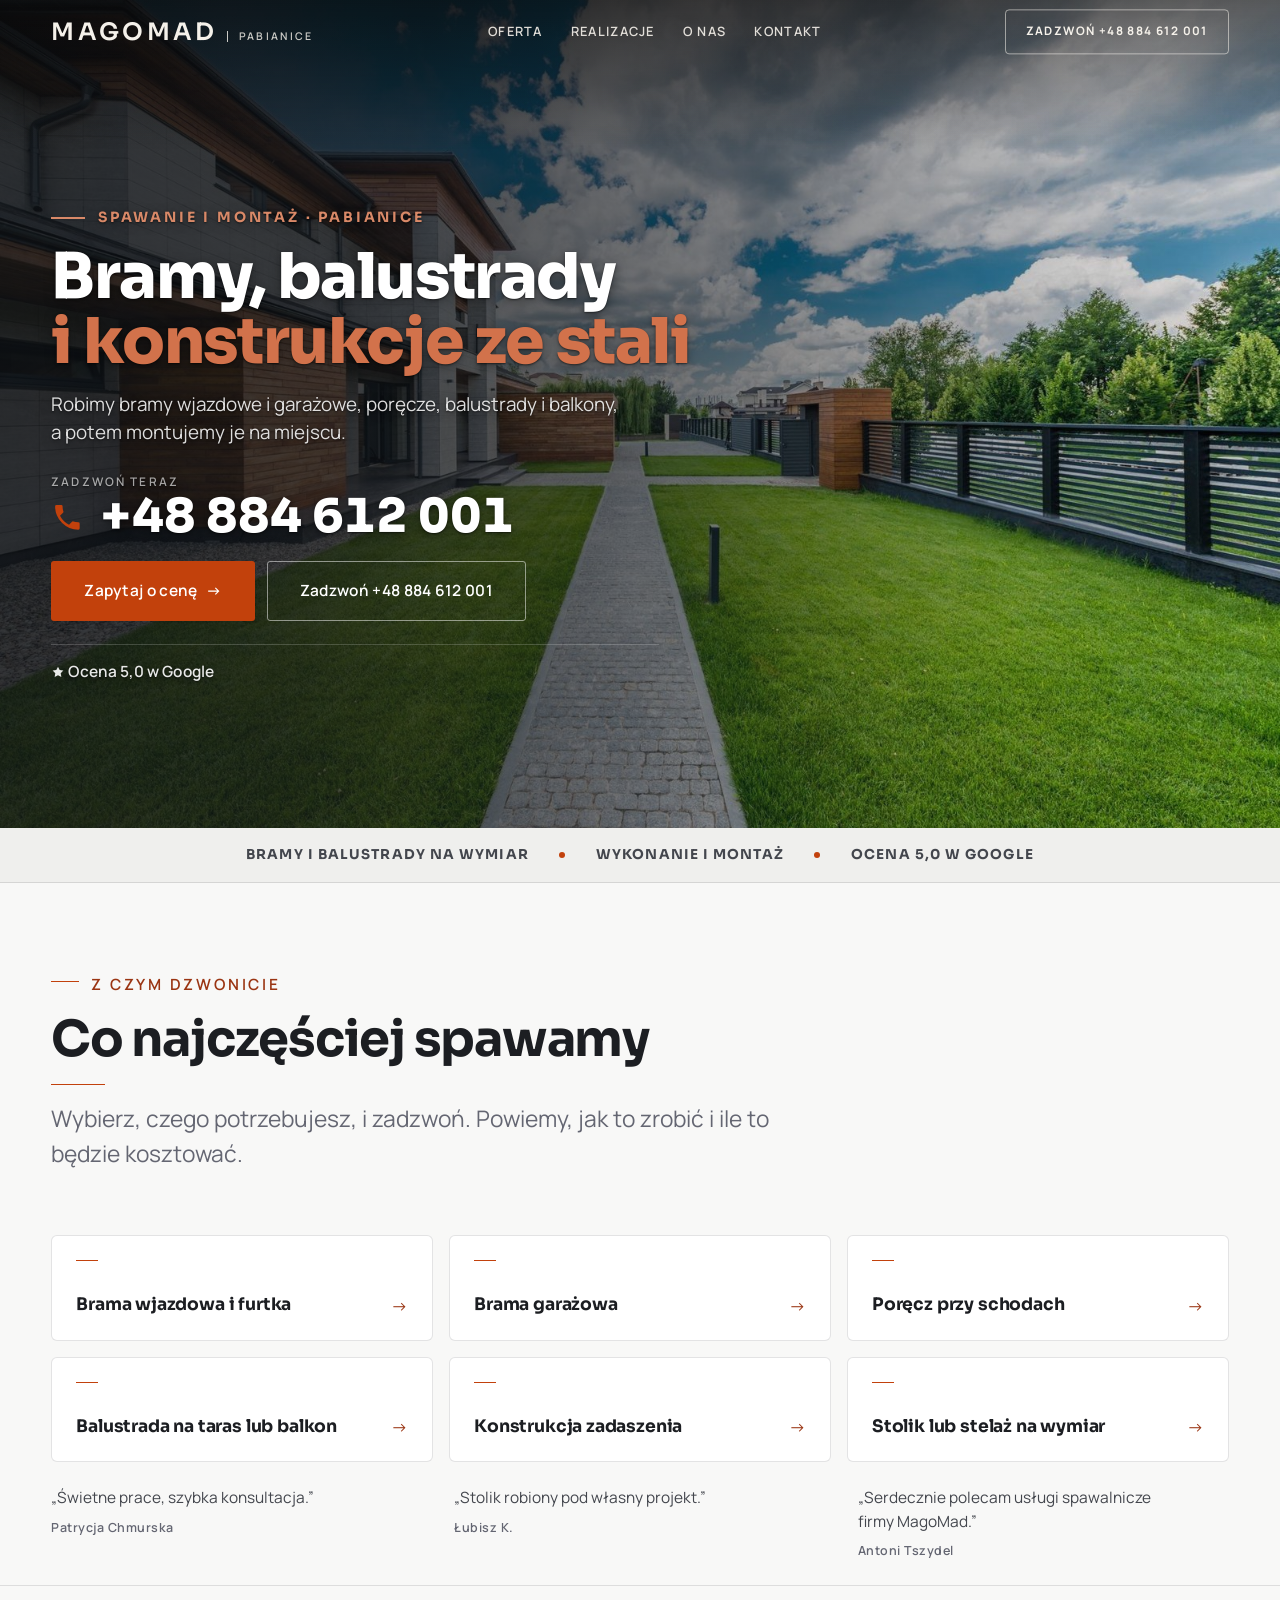
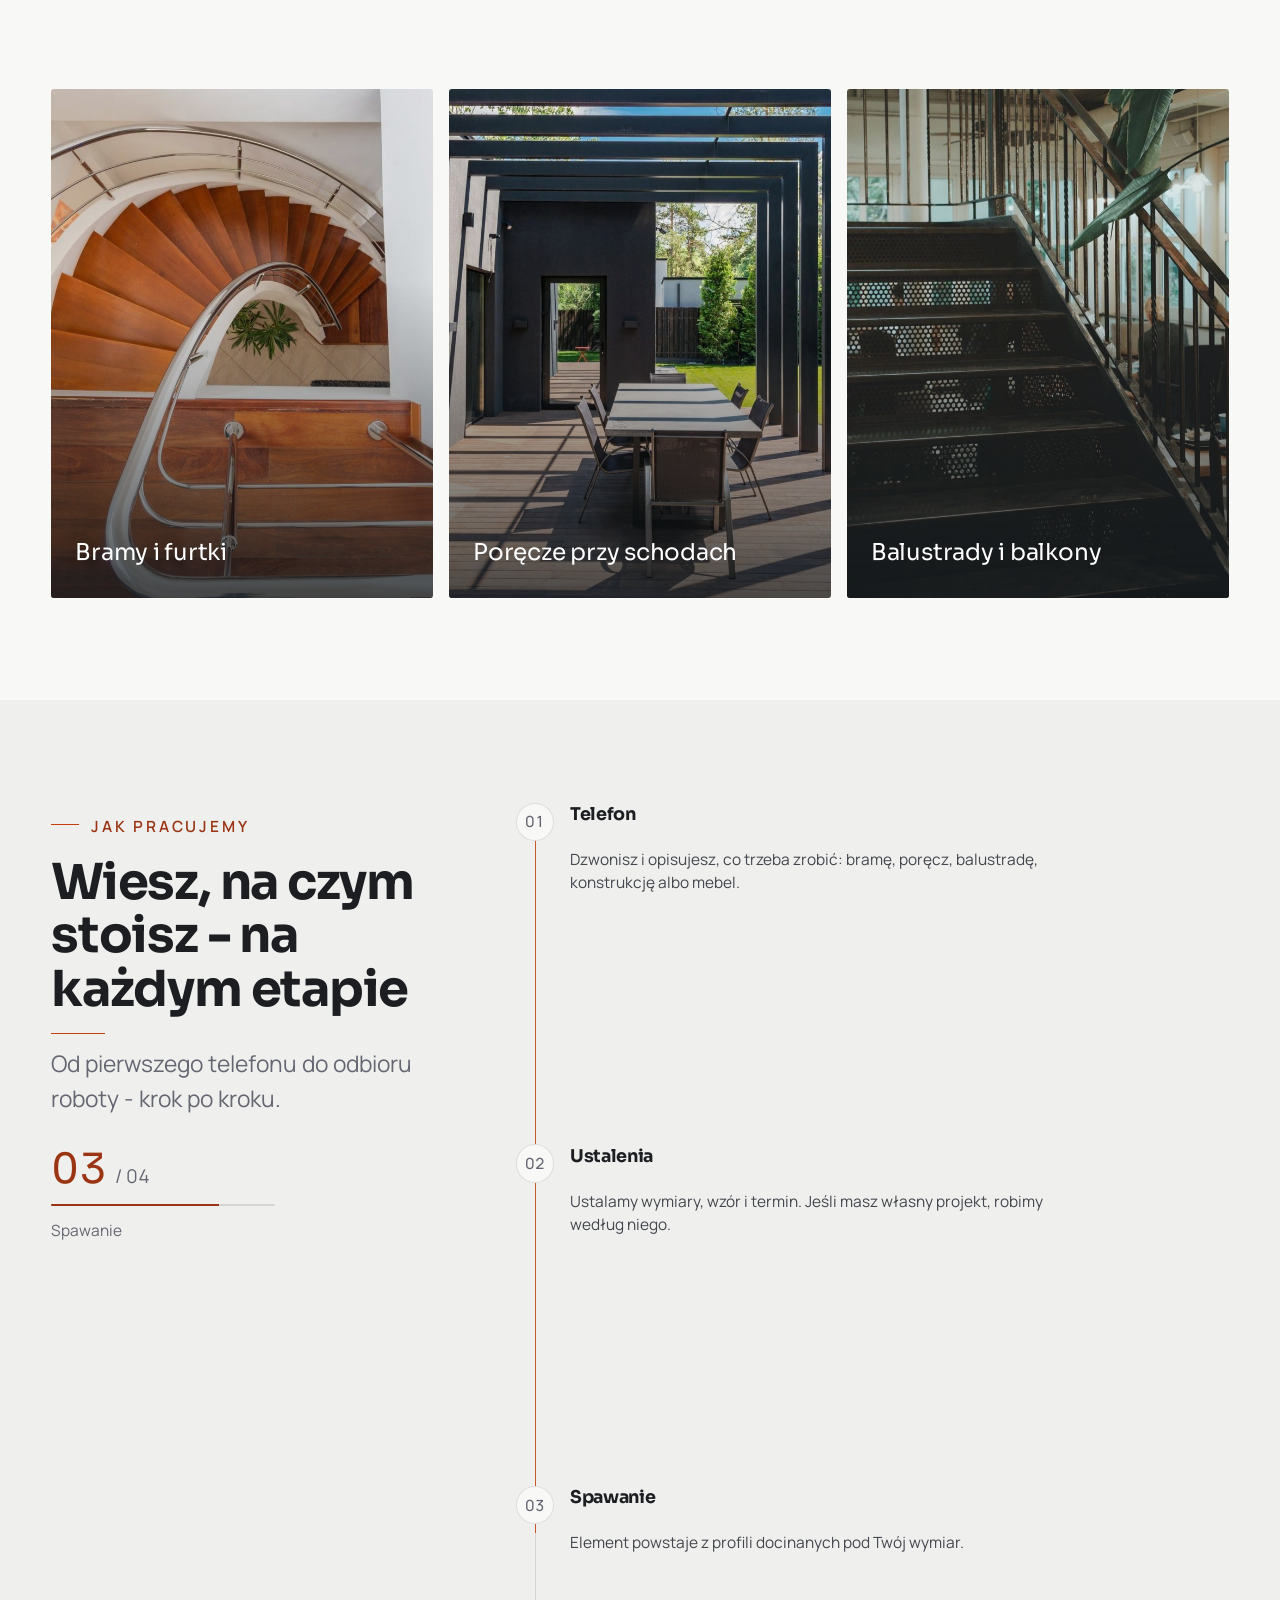
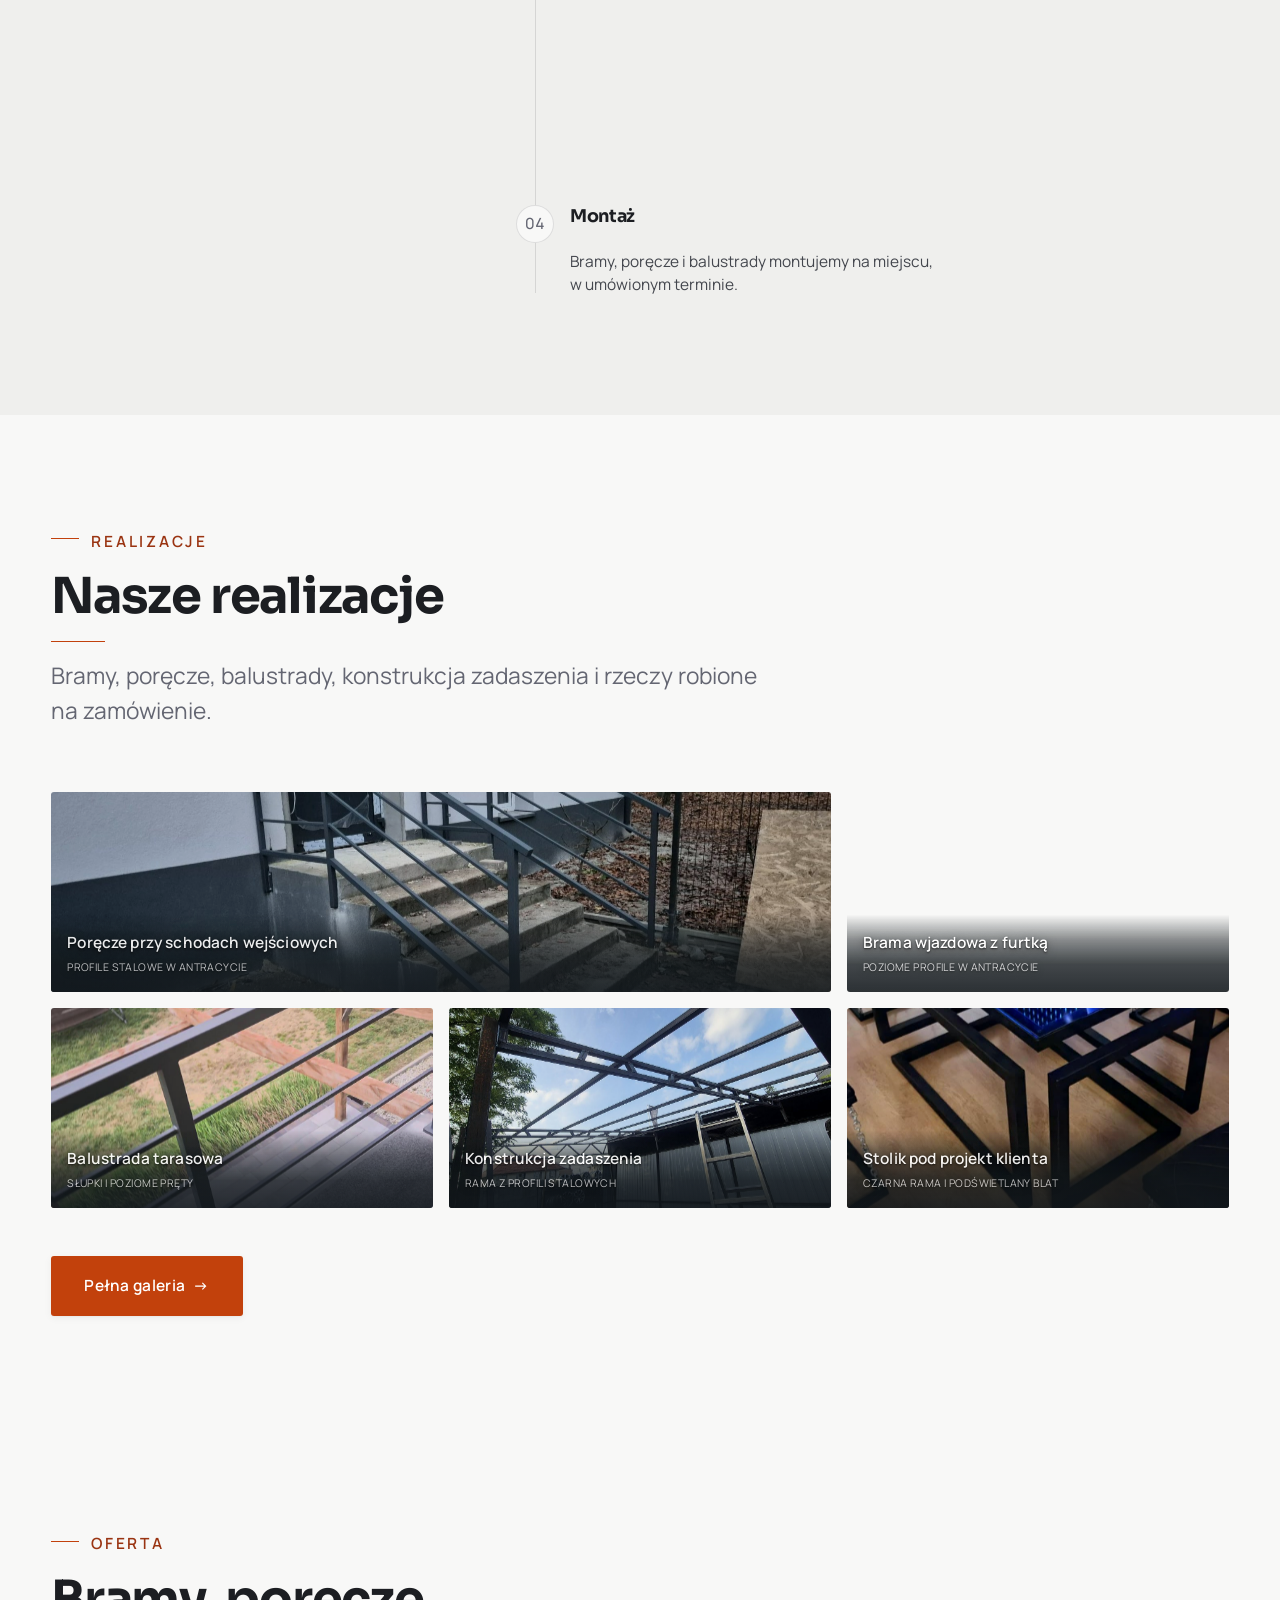
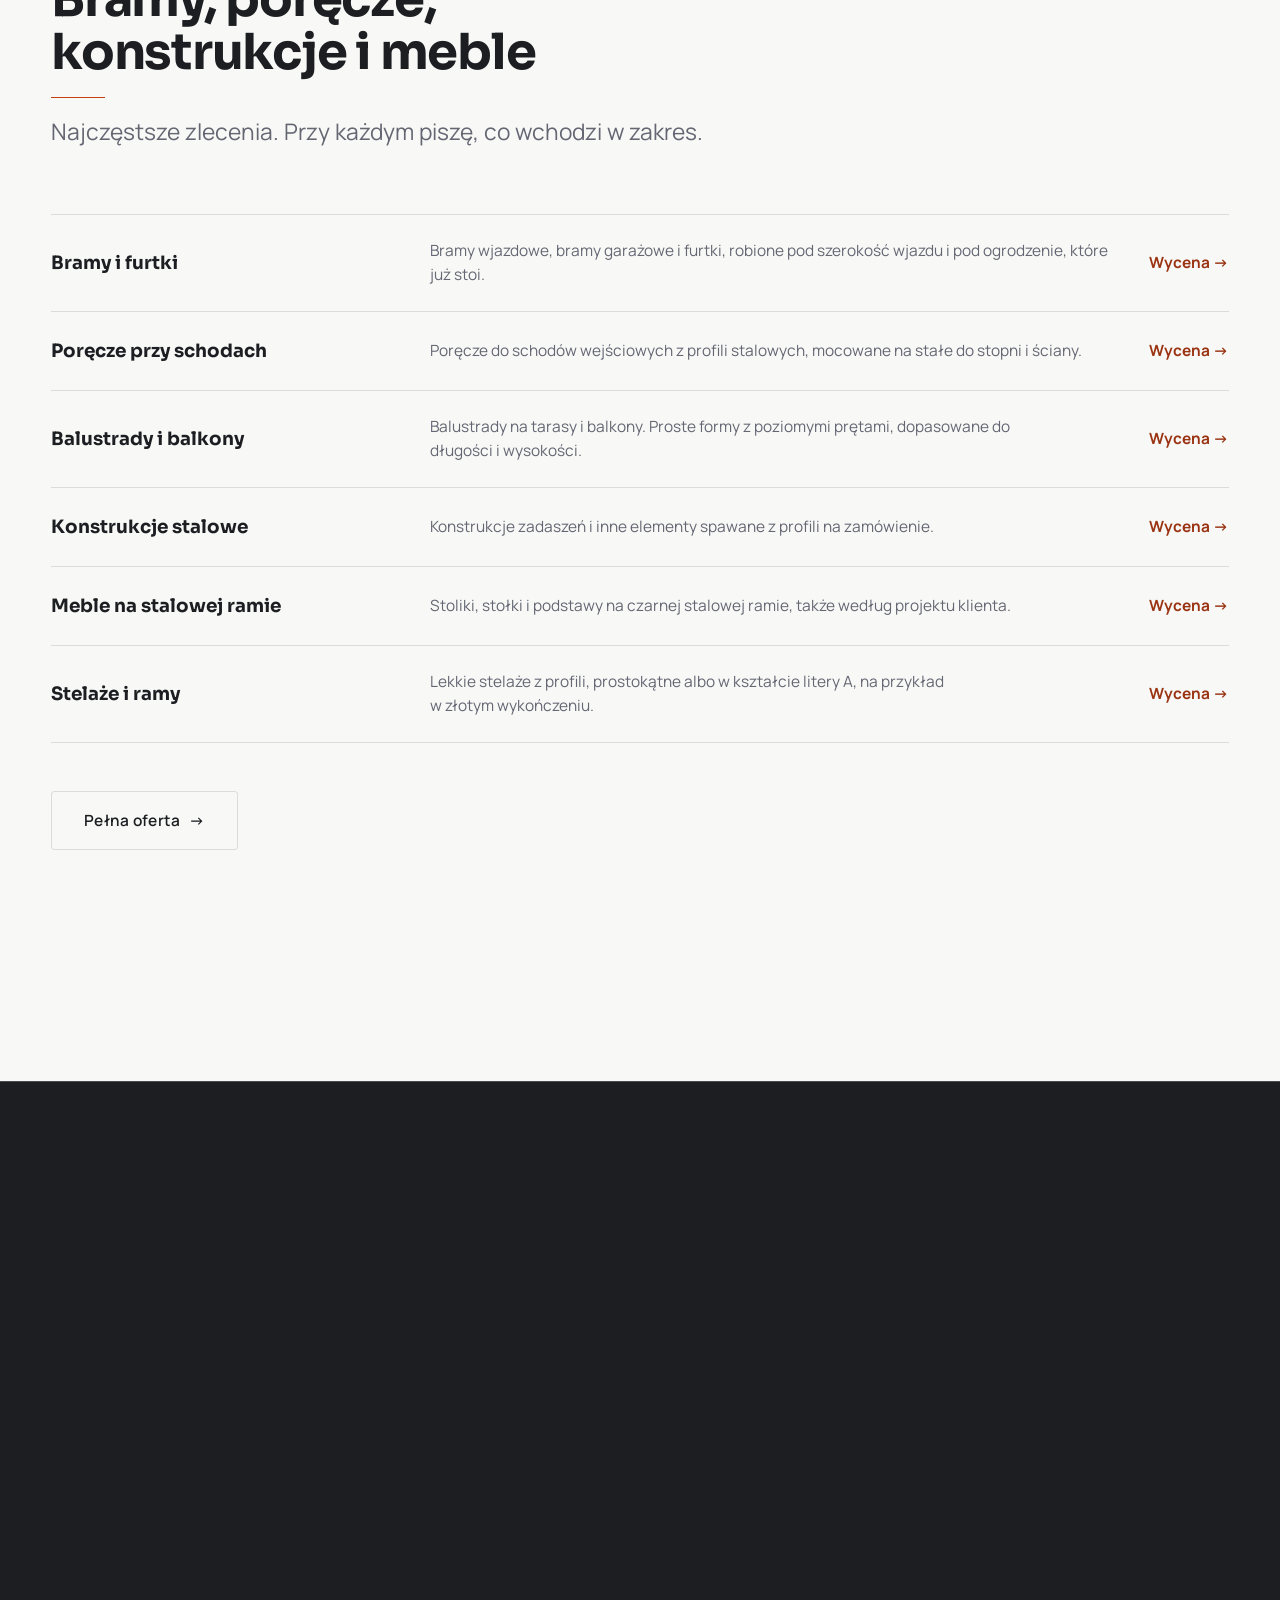
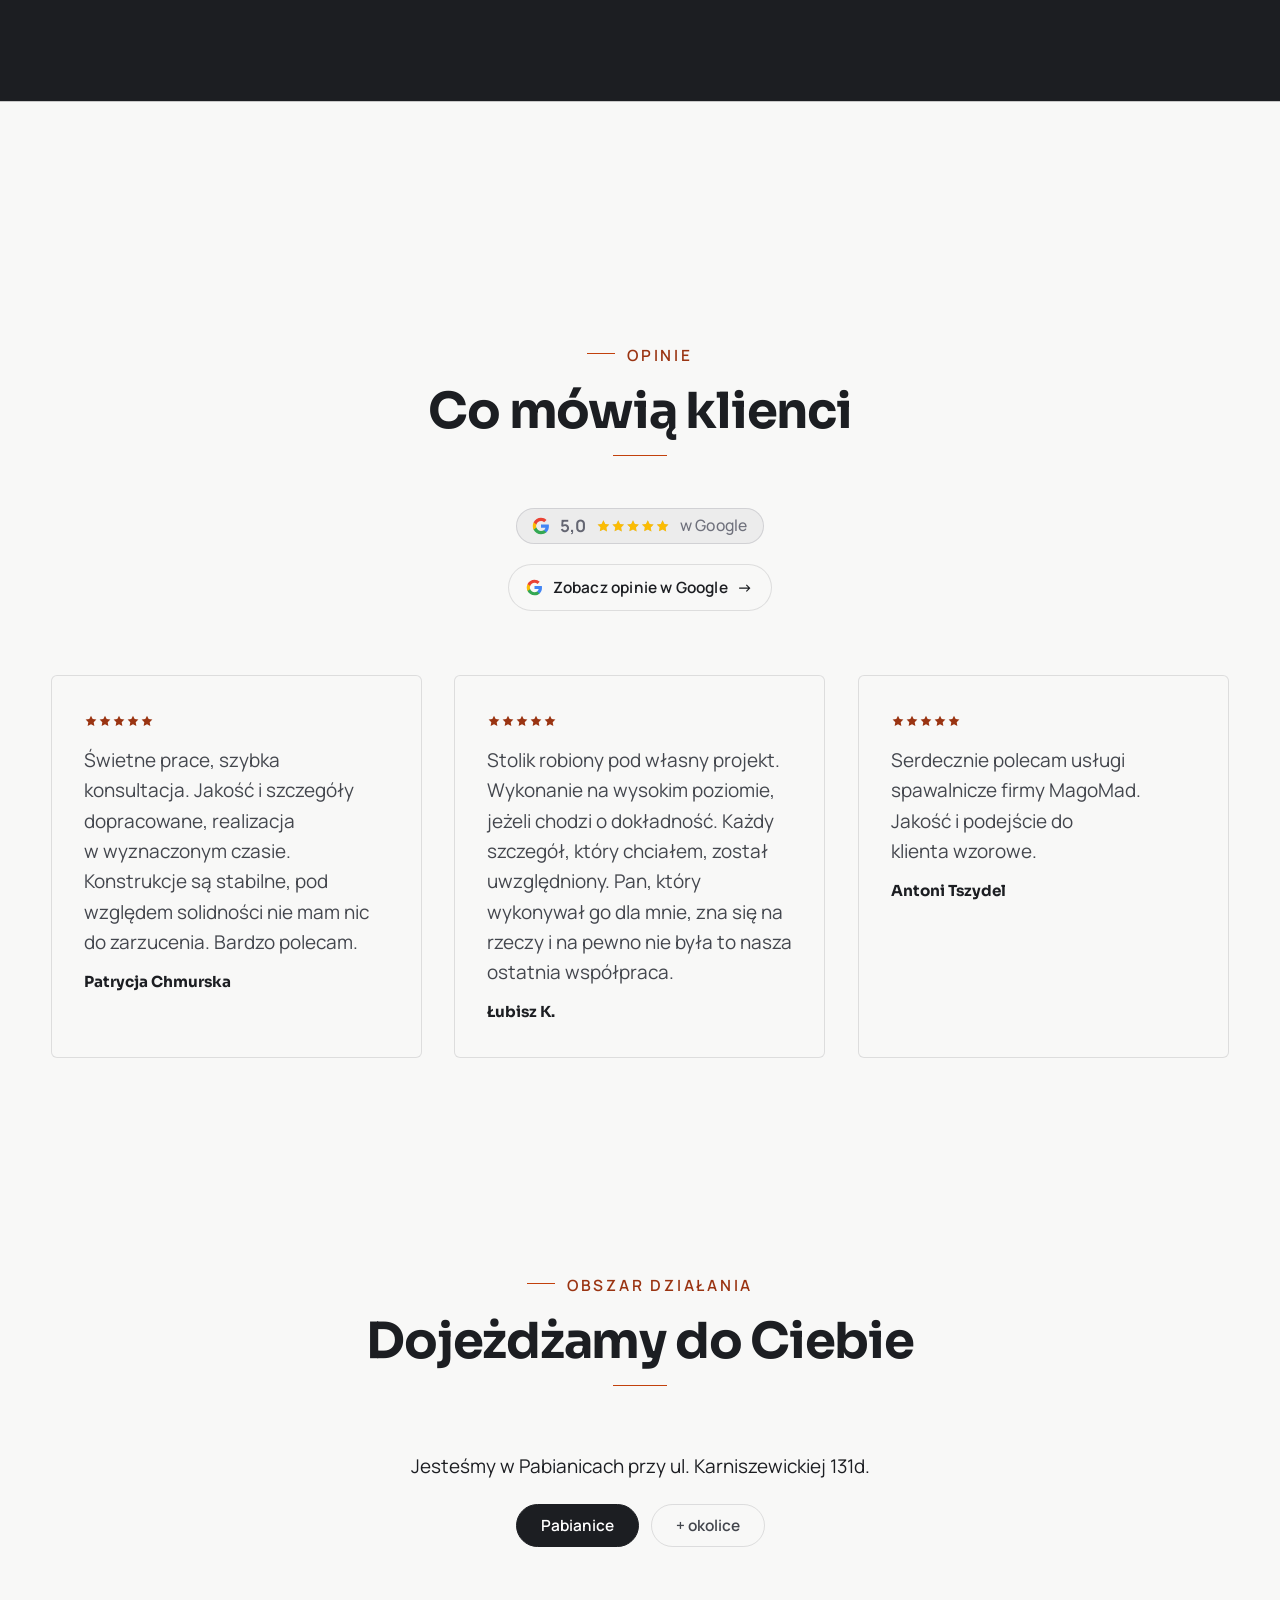
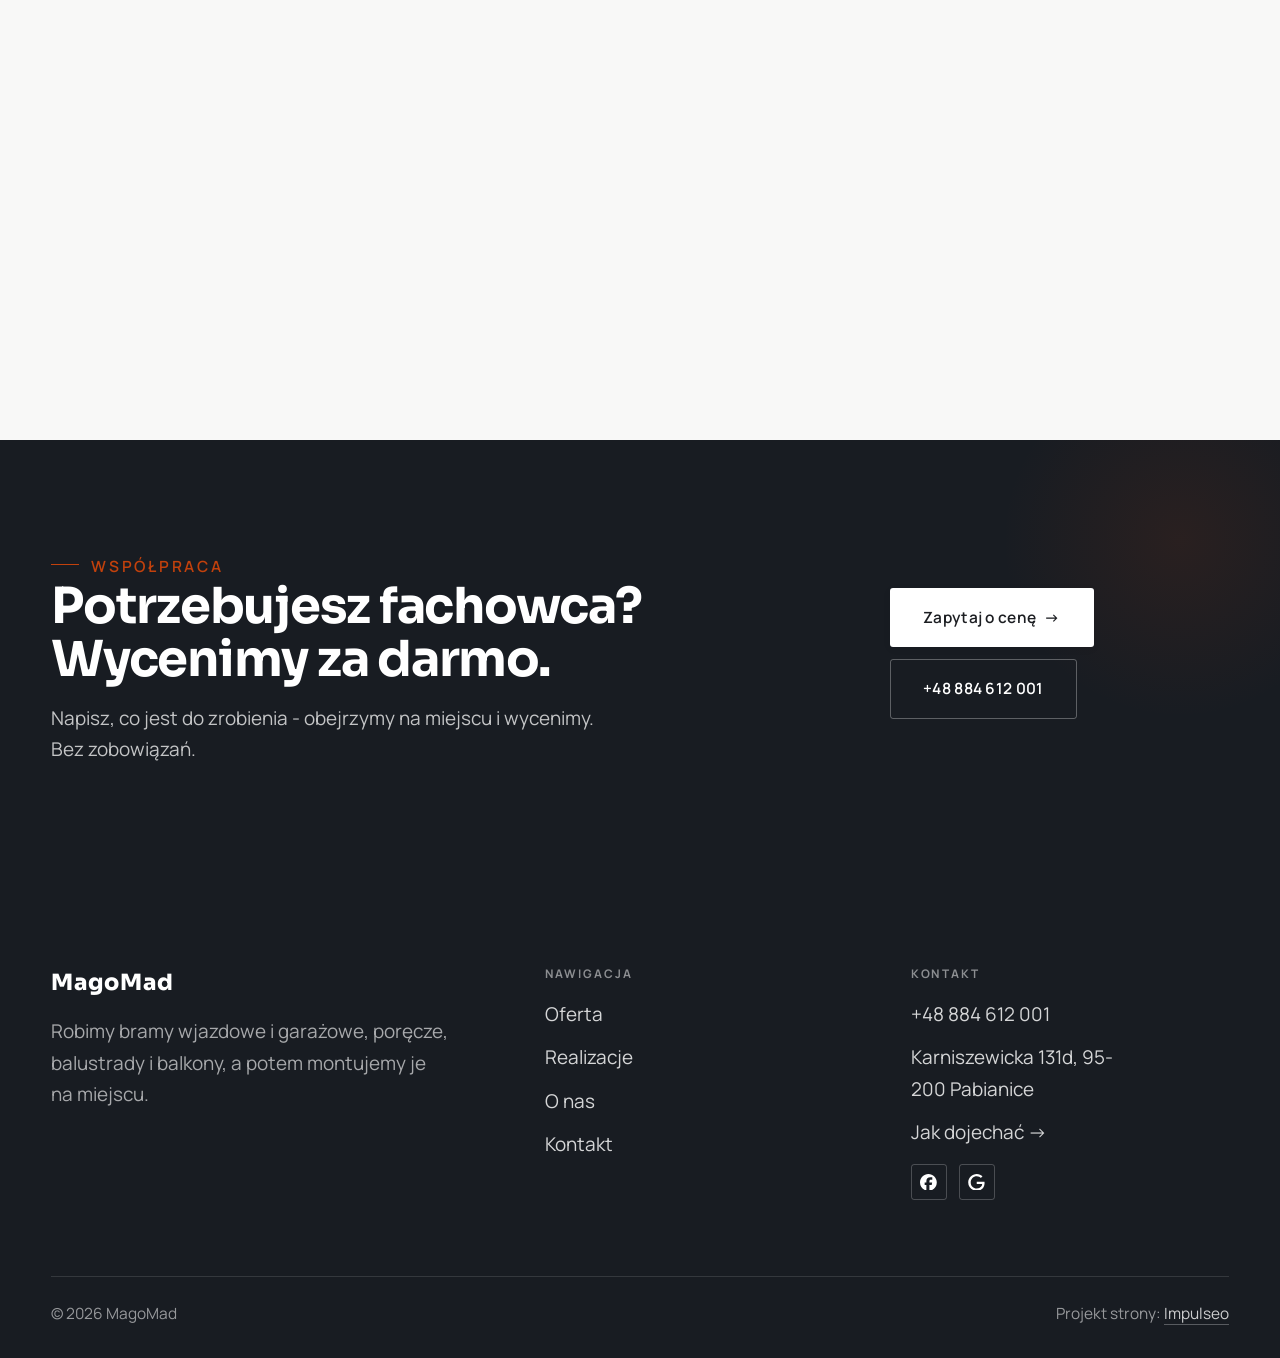
==== index.html @ 16f4d6dd "Strona demo: magomad" ====
<!DOCTYPE html>
<html lang="pl">
<head>
<meta charset="UTF-8">
<meta name="viewport" content="width=device-width, initial-scale=1.0">
<title>MagoMad - Bramy · Balustrady · Spawanie · Pabianice</title>
<meta name="description" content="MagoMad z Pabianic, ul. Karniszewicka 131d. Bramy wjazdowe i garażowe, poręcze, balustrady, balkony i konstrukcje stalowe na wymiar. Wykonanie i montaż. Zadzwoń: 884 612 001.">
<link rel="canonical" href="https://kris20032.github.io/magomad/">
<meta name="robots" content="noindex, nofollow">
<meta property="og:type" content="website">
<meta property="og:locale" content="pl_PL">
<meta property="og:site_name" content="MagoMad">
<meta property="og:title" content="MagoMad - Bramy · Balustrady · Spawanie · Pabianice">
<meta property="og:description" content="MagoMad z Pabianic, ul. Karniszewicka 131d. Bramy wjazdowe i garażowe, poręcze, balustrady, balkony i konstrukcje stalowe na wymiar. Wykonanie i montaż. Zadzwoń: 884 612 001.">
<meta property="og:url" content="https://kris20032.github.io/magomad/">
<meta property="og:image" content="https://kris20032.github.io/magomad/img/og.jpg">
<meta property="og:image:width" content="1200">
<meta property="og:image:height" content="630">
<meta name="twitter:card" content="summary_large_image">
<script type="application/ld+json">{"@context": "https://schema.org", "@type": "LocalBusiness", "name": "MagoMad", "url": "https://kris20032.github.io/magomad/", "telephone": "+48884612001", "image": "https://kris20032.github.io/magomad/img/og.jpg", "areaServed": "Pabianice", "sameAs": ["https://www.facebook.com/p/MagoMad-61575567426558/", "https://www.google.com/maps?cid=10866947453740725111"]}</script>
<link rel="preconnect" href="https://fonts.googleapis.com">
<link rel="preconnect" href="https://fonts.gstatic.com" crossorigin>
<link href="https://fonts.googleapis.com/css2?family=Sora:wght@600;700;800&family=Manrope:wght@400;500;600&display=swap" rel="stylesheet">
<link rel="stylesheet" href="assets/styles.css?v=da2352d5">
</head>
<body>

<header class="nav">
  <div class="wrap nav-inner">
    <a class="brand" href="index.html"><span class="name">MagoMad</span><span class="sub">Pabianice</span></a>
    <nav class="nav-links">
      <a href="oferta.html">Oferta</a>
      <a href="realizacje.html">Realizacje</a>
      <a href="o-nas.html">O nas</a>
      <a href="kontakt.html">Kontakt</a>
      <a href="tel:+48884612001" class="btn btn-accent">Zadzwoń +48 884 612 001</a>
    </nav>
    <button class="nav-toggle" aria-label="Menu"><span></span><span></span><span></span></button>
  </div>
</header>

<main>
<section class="hero-fach">
  <img class="hf-photo" src="img/hero.jpg" fetchpriority="high" alt="MagoMad" width="1600" height="1068">
  <div class="hf-panel">
    <div class="hf-inner">
      <span class="hf-kicker">Spawanie i montaż · Pabianice</span>
      <h1 class="hf-title">Bramy, balustrady <em>i konstrukcje ze stali</em></h1>
      <p class="hf-lead">Robimy bramy wjazdowe i garażowe, poręcze, balustrady i balkony, a potem montujemy je na miejscu.</p>
      <a class="hf-phone" href="tel:+48884612001"><span class="hf-phone-lab">Zadzwoń teraz</span><span class="hf-phone-num"><svg class="ico-tel" width="16" height="16" viewBox="0 0 24 24" fill="none" aria-hidden="true"><path d="M6.6 10.8a15.5 15.5 0 0 0 6.6 6.6l2.2-2.2a1 1 0 0 1 1-.24 11.4 11.4 0 0 0 3.6.58 1 1 0 0 1 1 1V20a1 1 0 0 1-1 1A17 17 0 0 1 3 4a1 1 0 0 1 1-1h3.5a1 1 0 0 1 1 1c0 1.25.2 2.46.58 3.6a1 1 0 0 1-.25 1l-2.23 2.2Z" fill="currentColor"/></svg> +48 884 612 001</span></a>
      <div class="hf-actions">
        <a href="kontakt.html" class="btn btn-accent">Zapytaj o cenę <span class="arr">→</span></a>
        <a href="tel:+48884612001" class="btn btn-ghost hf-ghost">Zadzwoń +48 884 612 001</a>
      </div>
      <div class="hf-trust"><svg class="ico-star" width="14" height="14" viewBox="0 0 24 24" style="vertical-align:-2px" aria-hidden="true"><path d="M12 2.8l2.85 5.8 6.4.93-4.63 4.5 1.1 6.37L12 17.4l-5.72 3 1.1-6.37-4.63-4.5 6.4-.93L12 2.8Z" fill="currentColor"/></svg> Ocena 5,0 w Google</div>
    </div>
  </div>
</section>
<section class="fach-promise">
  <div class="wrap">
    <ul class="fp-row reveal"><li>Bramy i balustrady na wymiar</li><li>Wykonanie i montaż</li><li>Ocena 5,0 w Google</li></ul>
  </div>
</section>
<section class="objawy">
  <div class="wrap">
    <div class="head reveal">
      <span class="eyebrow">Z czym dzwonicie</span>
      <h2>Co najczęściej spawamy</h2>
      <p>Wybierz, czego potrzebujesz, i zadzwoń. Powiemy, jak to zrobić i ile to będzie kosztować.</p>
    </div>
    <div class="obj-grid">
      <a class="obj-tile reveal" href="kontakt.html"><span class="ot-row"><span class="ot-name">Brama wjazdowa i furtka</span><span class="ot-arr" aria-hidden="true">→</span></span></a>
      <a class="obj-tile reveal" href="kontakt.html"><span class="ot-row"><span class="ot-name">Brama garażowa</span><span class="ot-arr" aria-hidden="true">→</span></span></a>
      <a class="obj-tile reveal" href="kontakt.html"><span class="ot-row"><span class="ot-name">Poręcz przy schodach</span><span class="ot-arr" aria-hidden="true">→</span></span></a>
      <a class="obj-tile reveal" href="kontakt.html"><span class="ot-row"><span class="ot-name">Balustrada na taras lub balkon</span><span class="ot-arr" aria-hidden="true">→</span></span></a>
      <a class="obj-tile reveal" href="kontakt.html"><span class="ot-row"><span class="ot-name">Konstrukcja zadaszenia</span><span class="ot-arr" aria-hidden="true">→</span></span></a>
      <a class="obj-tile reveal" href="kontakt.html"><span class="ot-row"><span class="ot-name">Stolik lub stelaż na wymiar</span><span class="ot-arr" aria-hidden="true">→</span></span></a>
    </div>
  </div>
</section>
<section class="opinie-mini" aria-label="Opinie klientów">
  <div class="wrap">
    <div class="om-row">
      <div class="om-item reveal"><blockquote>„Świetne prace, szybka konsultacja.”</blockquote><span class="om-autor">Patrycja Chmurska</span></div>
      <div class="om-item reveal"><blockquote>„Stolik robiony pod własny projekt.”</blockquote><span class="om-autor">Łubisz K.</span></div>
      <div class="om-item reveal"><blockquote>„Serdecznie polecam usługi spawalnicze firmy MagoMad.”</blockquote><span class="om-autor">Antoni Tszydel</span></div>
    </div>
  </div>
</section>
<section class="gateways-band">
  <div class="wrap">
    <div class="gateways">
      <a href="oferta.html" class="gateway reveal"><img src="img/g12.jpg" alt="Bramy i furtki" loading="lazy" width="1600" height="1068" decoding="async"><span class="g-ttl">Bramy i furtki</span></a>
      <a href="oferta.html" class="gateway reveal"><img src="img/g13.jpg" alt="Poręcze przy schodach" loading="lazy" width="1600" height="1068" decoding="async"><span class="g-ttl">Poręcze przy schodach</span></a>
      <a href="oferta.html" class="gateway reveal"><img src="img/g14.jpg" alt="Balustrady i balkony" loading="lazy" width="1600" height="1066" decoding="async"><span class="g-ttl">Balustrady i balkony</span></a>
    </div>
  </div>
</section>
<section class="proces proces-os fachowcy">
  <div class="wrap proc-grid">
    <div class="proc-side">
      <div class="head reveal">
        <span class="eyebrow">Jak pracujemy</span>
        <h2>Wiesz, na czym stoisz - na każdym etapie</h2>
        <p>Od pierwszego telefonu do odbioru roboty - krok po kroku.</p>
      </div>
      <div class="proc-count" aria-hidden="true"><span class="pc-cur">01</span><span class="pc-all">/ 04</span></div>
      <div class="proc-bar" aria-hidden="true"><i></i></div>
      <p class="proc-now" aria-hidden="true">Telefon</p>
    </div>
    <ol class="proces-line">
      <li class="reveal"><span class="pno">01</span><h3>Telefon</h3><p>Dzwonisz i opisujesz, co trzeba zrobić: bramę, poręcz, balustradę, konstrukcję albo mebel.</p></li>
      <li class="reveal"><span class="pno">02</span><h3>Ustalenia</h3><p>Ustalamy wymiary, wzór i termin. Jeśli masz własny projekt, robimy według niego.</p></li>
      <li class="reveal"><span class="pno">03</span><h3>Spawanie</h3><p>Element powstaje z profili docinanych pod Twój wymiar.</p></li>
      <li class="reveal"><span class="pno">04</span><h3>Montaż</h3><p>Bramy, poręcze i balustrady montujemy na miejscu, w umówionym terminie.</p></li>
    </ol>
  </div>
</section>
<section>
  <div class="wrap">
    <div class="head reveal">
      <span class="eyebrow">Realizacje</span>
      <h2>Nasze realizacje</h2>
      <p>Bramy, poręcze, balustrady, konstrukcja zadaszenia i rzeczy robione na zamówienie.</p>
    </div>
    <div class="gallery">
      <div class="tile t-two3 reveal"><img src="img/g1.jpg" alt="Poręcze przy schodach wejściowych" loading="lazy" width="1544" height="658" decoding="async"><div class="cap">Poręcze przy schodach wejściowych<small>Profile stalowe w antracycie</small></div></div>
      <div class="tile t-third reveal"><img src="img/g2.jpg" alt="Brama wjazdowa z furtką" loading="lazy" width="1600" height="739" decoding="async"><div class="cap">Brama wjazdowa z furtką<small>Poziome profile w antracycie</small></div></div>
      <div class="tile t-third reveal"><img src="img/g3.jpg" alt="Balustrada tarasowa" loading="lazy" width="1080" height="1920" decoding="async"><div class="cap">Balustrada tarasowa<small>Słupki i poziome pręty</small></div></div>
      <div class="tile t-third reveal"><img src="img/g4.jpg" alt="Konstrukcja zadaszenia" loading="lazy" width="1600" height="739" decoding="async"><div class="cap">Konstrukcja zadaszenia<small>Rama z profili stalowych</small></div></div>
      <div class="tile t-third reveal"><img src="img/g5.jpg" alt="Stolik pod projekt klienta" loading="lazy" width="945" height="1126" decoding="async"><div class="cap">Stolik pod projekt klienta<small>Czarna rama i podświetlany blat</small></div></div>
    </div>
    <div style="margin-top:var(--space-7)" class="reveal"><a href="realizacje.html" class="btn btn-accent">Pełna galeria <span class="arr">→</span></a></div>
  </div>
</section>
<section class="fach-uslugi">
  <div class="wrap">
    <div class="head reveal">
      <span class="eyebrow">Oferta</span>
      <h2>Bramy, poręcze, konstrukcje i meble</h2>
      <p>Najczęstsze zlecenia. Przy każdym piszę, co wchodzi w zakres.</p>
    </div>
    <ul class="fu-list">
      <li class="fu-row reveal"><div class="fu-name">Bramy i furtki</div><div class="fu-desc">Bramy wjazdowe, bramy garażowe i furtki, robione pod szerokość wjazdu i pod ogrodzenie, które już stoi.</div><a class="fu-cta" href="kontakt.html">Wycena <span class="arr">→</span></a></li>
      <li class="fu-row reveal"><div class="fu-name">Poręcze przy schodach</div><div class="fu-desc">Poręcze do schodów wejściowych z profili stalowych, mocowane na stałe do stopni i ściany.</div><a class="fu-cta" href="kontakt.html">Wycena <span class="arr">→</span></a></li>
      <li class="fu-row reveal"><div class="fu-name">Balustrady i balkony</div><div class="fu-desc">Balustrady na tarasy i balkony. Proste formy z poziomymi prętami, dopasowane do długości i wysokości.</div><a class="fu-cta" href="kontakt.html">Wycena <span class="arr">→</span></a></li>
      <li class="fu-row reveal"><div class="fu-name">Konstrukcje stalowe</div><div class="fu-desc">Konstrukcje zadaszeń i inne elementy spawane z profili na zamówienie.</div><a class="fu-cta" href="kontakt.html">Wycena <span class="arr">→</span></a></li>
      <li class="fu-row reveal"><div class="fu-name">Meble na stalowej ramie</div><div class="fu-desc">Stoliki, stołki i podstawy na czarnej stalowej ramie, także według projektu klienta.</div><a class="fu-cta" href="kontakt.html">Wycena <span class="arr">→</span></a></li>
      <li class="fu-row reveal"><div class="fu-name">Stelaże i ramy</div><div class="fu-desc">Lekkie stelaże z profili, prostokątne albo w kształcie litery A, na przykład w złotym wykończeniu.</div><a class="fu-cta" href="kontakt.html">Wycena <span class="arr">→</span></a></li>
    </ul>
    <div style="margin-top:var(--space-7)" class="reveal"><a href="oferta.html" class="btn btn-ghost">Pełna oferta <span class="arr">→</span></a></div>
  </div>
</section>
<section class="stopklatka" aria-hidden="true">
  <div class="stk-bg" style="background-image:url(img/g15.jpg)"></div>
</section>
<section class="opinie">
  <div class="wrap">
    <div class="head center reveal">
      <span class="eyebrow">Opinie</span>
      <h2>Co mówią klienci</h2>
    </div>
    <p class="op-meta reveal"><span class="g-badge"><svg class="gb-ico" viewBox="0 0 24 24" width="18" height="18" aria-hidden="true"><path fill="#4285F4" d="M22.56 12.25c0-.78-.07-1.53-.2-2.25H12v4.26h5.92c-.26 1.37-1.04 2.53-2.21 3.31v2.77h3.57c2.08-1.92 3.28-4.74 3.28-8.09z"/><path fill="#34A853" d="M12 23c2.97 0 5.46-.98 7.28-2.66l-3.57-2.77c-.98.66-2.23 1.06-3.71 1.06-2.86 0-5.29-1.93-6.16-4.53H2.18v2.84C3.99 20.53 7.7 23 12 23z"/><path fill="#FBBC05" d="M5.84 14.09c-.22-.66-.35-1.36-.35-2.09s.13-1.43.35-2.09V7.07H2.18C1.43 8.55 1 10.22 1 12s.43 3.45 1.18 4.93l2.85-2.22.81-.62z"/><path fill="#EA4335" d="M12 5.38c1.62 0 3.06.56 4.21 1.64l3.15-3.15C17.45 2.09 14.97 1 12 1 7.7 1 3.99 3.47 2.18 7.07l3.66 2.84c.87-2.6 3.3-4.53 6.16-4.53z"/></svg><b class="gb-ocena">5,0</b><svg class="gb-stars" viewBox="0 0 90 18" width="74" height="14.8" aria-hidden="true"><g fill="currentColor" opacity=".26"><path transform="translate(0,0)" d="M9 1.6l2.2 4.46 4.92.72-3.56 3.47.84 4.9L9 12.74l-4.4 2.31.84-4.9L1.88 6.68l4.92-.72L9 1.6Z"/><path transform="translate(18,0)" d="M9 1.6l2.2 4.46 4.92.72-3.56 3.47.84 4.9L9 12.74l-4.4 2.31.84-4.9L1.88 6.68l4.92-.72L9 1.6Z"/><path transform="translate(36,0)" d="M9 1.6l2.2 4.46 4.92.72-3.56 3.47.84 4.9L9 12.74l-4.4 2.31.84-4.9L1.88 6.68l4.92-.72L9 1.6Z"/><path transform="translate(54,0)" d="M9 1.6l2.2 4.46 4.92.72-3.56 3.47.84 4.9L9 12.74l-4.4 2.31.84-4.9L1.88 6.68l4.92-.72L9 1.6Z"/><path transform="translate(72,0)" d="M9 1.6l2.2 4.46 4.92.72-3.56 3.47.84 4.9L9 12.74l-4.4 2.31.84-4.9L1.88 6.68l4.92-.72L9 1.6Z"/></g><clipPath id="gs1000"><rect x="0" y="0" width="90.0" height="18"/></clipPath><g fill="#FBBC04" clip-path="url(#gs1000)"><path transform="translate(0,0)" d="M9 1.6l2.2 4.46 4.92.72-3.56 3.47.84 4.9L9 12.74l-4.4 2.31.84-4.9L1.88 6.68l4.92-.72L9 1.6Z"/><path transform="translate(18,0)" d="M9 1.6l2.2 4.46 4.92.72-3.56 3.47.84 4.9L9 12.74l-4.4 2.31.84-4.9L1.88 6.68l4.92-.72L9 1.6Z"/><path transform="translate(36,0)" d="M9 1.6l2.2 4.46 4.92.72-3.56 3.47.84 4.9L9 12.74l-4.4 2.31.84-4.9L1.88 6.68l4.92-.72L9 1.6Z"/><path transform="translate(54,0)" d="M9 1.6l2.2 4.46 4.92.72-3.56 3.47.84 4.9L9 12.74l-4.4 2.31.84-4.9L1.88 6.68l4.92-.72L9 1.6Z"/><path transform="translate(72,0)" d="M9 1.6l2.2 4.46 4.92.72-3.56 3.47.84 4.9L9 12.74l-4.4 2.31.84-4.9L1.88 6.68l4.92-.72L9 1.6Z"/></g></svg><span class="gb-txt">w Google</span></span></p>
    <p class="op-meta reveal"><a class="op-google" href="https://www.google.com/maps?cid=10866947453740725111" target="_blank" rel="noopener"><svg class="op-g-ico" viewBox="0 0 24 24" width="17" height="17" aria-hidden="true"><path fill="#4285F4" d="M22.56 12.25c0-.78-.07-1.53-.2-2.25H12v4.26h5.92c-.26 1.37-1.04 2.53-2.21 3.31v2.77h3.57c2.08-1.92 3.28-4.74 3.28-8.09z"/><path fill="#34A853" d="M12 23c2.97 0 5.46-.98 7.28-2.66l-3.57-2.77c-.98.66-2.23 1.06-3.71 1.06-2.86 0-5.29-1.93-6.16-4.53H2.18v2.84C3.99 20.53 7.7 23 12 23z"/><path fill="#FBBC05" d="M5.84 14.09c-.22-.66-.35-1.36-.35-2.09s.13-1.43.35-2.09V7.07H2.18C1.43 8.55 1 10.22 1 12s.43 3.45 1.18 4.93l2.85-2.22.81-.62z"/><path fill="#EA4335" d="M12 5.38c1.62 0 3.06.56 4.21 1.64l3.15-3.15C17.45 2.09 14.97 1 12 1 7.7 1 3.99 3.47 2.18 7.07l3.66 2.84c.87-2.6 3.3-4.53 6.16-4.53z"/></svg><span>Zobacz opinie w Google</span><span class="arr">→</span></a></p>
    <div class="opinie-grid">
      <figure class="op-card reveal"><span class="op-star"><svg class="ico-star" width="14" height="14" viewBox="0 0 24 24" style="vertical-align:-2px" aria-hidden="true"><path d="M12 2.8l2.85 5.8 6.4.93-4.63 4.5 1.1 6.37L12 17.4l-5.72 3 1.1-6.37-4.63-4.5 6.4-.93L12 2.8Z" fill="currentColor"/></svg><svg class="ico-star" width="14" height="14" viewBox="0 0 24 24" style="vertical-align:-2px" aria-hidden="true"><path d="M12 2.8l2.85 5.8 6.4.93-4.63 4.5 1.1 6.37L12 17.4l-5.72 3 1.1-6.37-4.63-4.5 6.4-.93L12 2.8Z" fill="currentColor"/></svg><svg class="ico-star" width="14" height="14" viewBox="0 0 24 24" style="vertical-align:-2px" aria-hidden="true"><path d="M12 2.8l2.85 5.8 6.4.93-4.63 4.5 1.1 6.37L12 17.4l-5.72 3 1.1-6.37-4.63-4.5 6.4-.93L12 2.8Z" fill="currentColor"/></svg><svg class="ico-star" width="14" height="14" viewBox="0 0 24 24" style="vertical-align:-2px" aria-hidden="true"><path d="M12 2.8l2.85 5.8 6.4.93-4.63 4.5 1.1 6.37L12 17.4l-5.72 3 1.1-6.37-4.63-4.5 6.4-.93L12 2.8Z" fill="currentColor"/></svg><svg class="ico-star" width="14" height="14" viewBox="0 0 24 24" style="vertical-align:-2px" aria-hidden="true"><path d="M12 2.8l2.85 5.8 6.4.93-4.63 4.5 1.1 6.37L12 17.4l-5.72 3 1.1-6.37-4.63-4.5 6.4-.93L12 2.8Z" fill="currentColor"/></svg></span><blockquote>Świetne prace, szybka konsultacja. Jakość i szczegóły dopracowane, realizacja w wyznaczonym czasie. Konstrukcje są stabilne, pod względem solidności nie mam nic do zarzucenia. Bardzo polecam.</blockquote><span class="op-autor">Patrycja Chmurska</span></figure>
      <figure class="op-card reveal"><span class="op-star"><svg class="ico-star" width="14" height="14" viewBox="0 0 24 24" style="vertical-align:-2px" aria-hidden="true"><path d="M12 2.8l2.85 5.8 6.4.93-4.63 4.5 1.1 6.37L12 17.4l-5.72 3 1.1-6.37-4.63-4.5 6.4-.93L12 2.8Z" fill="currentColor"/></svg><svg class="ico-star" width="14" height="14" viewBox="0 0 24 24" style="vertical-align:-2px" aria-hidden="true"><path d="M12 2.8l2.85 5.8 6.4.93-4.63 4.5 1.1 6.37L12 17.4l-5.72 3 1.1-6.37-4.63-4.5 6.4-.93L12 2.8Z" fill="currentColor"/></svg><svg class="ico-star" width="14" height="14" viewBox="0 0 24 24" style="vertical-align:-2px" aria-hidden="true"><path d="M12 2.8l2.85 5.8 6.4.93-4.63 4.5 1.1 6.37L12 17.4l-5.72 3 1.1-6.37-4.63-4.5 6.4-.93L12 2.8Z" fill="currentColor"/></svg><svg class="ico-star" width="14" height="14" viewBox="0 0 24 24" style="vertical-align:-2px" aria-hidden="true"><path d="M12 2.8l2.85 5.8 6.4.93-4.63 4.5 1.1 6.37L12 17.4l-5.72 3 1.1-6.37-4.63-4.5 6.4-.93L12 2.8Z" fill="currentColor"/></svg><svg class="ico-star" width="14" height="14" viewBox="0 0 24 24" style="vertical-align:-2px" aria-hidden="true"><path d="M12 2.8l2.85 5.8 6.4.93-4.63 4.5 1.1 6.37L12 17.4l-5.72 3 1.1-6.37-4.63-4.5 6.4-.93L12 2.8Z" fill="currentColor"/></svg></span><blockquote>Stolik robiony pod własny projekt. Wykonanie na wysokim poziomie, jeżeli chodzi o dokładność. Każdy szczegół, który chciałem, został uwzględniony. Pan, który wykonywał go dla mnie, zna się na rzeczy i na pewno nie była to nasza ostatnia współpraca.</blockquote><span class="op-autor">Łubisz K.</span></figure>
      <figure class="op-card reveal"><span class="op-star"><svg class="ico-star" width="14" height="14" viewBox="0 0 24 24" style="vertical-align:-2px" aria-hidden="true"><path d="M12 2.8l2.85 5.8 6.4.93-4.63 4.5 1.1 6.37L12 17.4l-5.72 3 1.1-6.37-4.63-4.5 6.4-.93L12 2.8Z" fill="currentColor"/></svg><svg class="ico-star" width="14" height="14" viewBox="0 0 24 24" style="vertical-align:-2px" aria-hidden="true"><path d="M12 2.8l2.85 5.8 6.4.93-4.63 4.5 1.1 6.37L12 17.4l-5.72 3 1.1-6.37-4.63-4.5 6.4-.93L12 2.8Z" fill="currentColor"/></svg><svg class="ico-star" width="14" height="14" viewBox="0 0 24 24" style="vertical-align:-2px" aria-hidden="true"><path d="M12 2.8l2.85 5.8 6.4.93-4.63 4.5 1.1 6.37L12 17.4l-5.72 3 1.1-6.37-4.63-4.5 6.4-.93L12 2.8Z" fill="currentColor"/></svg><svg class="ico-star" width="14" height="14" viewBox="0 0 24 24" style="vertical-align:-2px" aria-hidden="true"><path d="M12 2.8l2.85 5.8 6.4.93-4.63 4.5 1.1 6.37L12 17.4l-5.72 3 1.1-6.37-4.63-4.5 6.4-.93L12 2.8Z" fill="currentColor"/></svg><svg class="ico-star" width="14" height="14" viewBox="0 0 24 24" style="vertical-align:-2px" aria-hidden="true"><path d="M12 2.8l2.85 5.8 6.4.93-4.63 4.5 1.1 6.37L12 17.4l-5.72 3 1.1-6.37-4.63-4.5 6.4-.93L12 2.8Z" fill="currentColor"/></svg></span><blockquote>Serdecznie polecam usługi spawalnicze firmy MagoMad. Jakość i podejście do klienta wzorowe.</blockquote><span class="op-autor">Antoni Tszydel</span></figure>
    </div>
  </div>
</section>
<section class="obszar">
  <div class="wrap">
    <div class="head center reveal">
      <span class="eyebrow">Obszar działania</span>
      <h2>Dojeżdżamy do Ciebie</h2>
    </div>
    <p class="obszar-txt reveal" style="text-align:center;max-width:60ch;margin:0 auto 1.4rem">Jesteśmy w Pabianicach przy ul. Karniszewickiej 131d.</p>
    <ul class="obszar-list reveal"><li class="is-home">Pabianice</li><li>+ okolice</li></ul>
    <div class="obszar-mapa reveal" style="margin-top:var(--space-7)">
      <iframe title="Obszar działania - Pabianice i okolice" src="https://maps.google.com/maps?q=51.6668114%2C19.3193527&amp;z=11&amp;output=embed" loading="lazy" referrerpolicy="no-referrer-when-downgrade" style="width:100%;height:clamp(280px,38vh,420px);border:0;display:block;border-radius:var(--r-md)"></iframe>
    </div>
  </div>
</section>
<section class="cta">
  <div class="wrap">
    <div class="reveal">
      <span class="eyebrow">Współpraca</span>
      <h2>Potrzebujesz fachowca? Wycenimy za darmo.</h2>
      <p>Napisz, co jest do zrobienia - obejrzymy na miejscu i wycenimy. Bez zobowiązań.</p>
    </div>
    <div class="cta-actions reveal">
      <a href="kontakt.html" class="btn btn-light">Zapytaj o cenę <span class="arr">→</span></a>
      <a href="tel:+48884612001" class="btn btn-ghost btn-ghost-cta">+48 884 612 001</a>
    </div>
  </div>
</section>
</main>

<footer>
  <div class="wrap">
    <div class="foot-grid">
      <div class="foot-brand">
        <div class="name">MagoMad</div>
        <p>Robimy bramy wjazdowe i garażowe, poręcze, balustrady i balkony, a potem montujemy je na miejscu.</p>
      </div>
      <div class="foot-col">
        <h4>Nawigacja</h4>
        <a href="oferta.html">Oferta</a>
        <a href="realizacje.html">Realizacje</a>
        <a href="o-nas.html">O nas</a>
        <a href="kontakt.html">Kontakt</a>
      </div>
      <div class="foot-col">
        <h4>Kontakt</h4>
        <a href="tel:+48884612001">+48 884 612 001</a>
        <p>Karniszewicka 131d, 95-200 Pabianice</p>
        <a href="https://www.google.com/maps?cid=10866947453740725111" target="_blank" rel="noopener">Jak dojechać →</a>
      <div class="foot-soc">
        <a class="soc" href="https://www.facebook.com/p/MagoMad-61575567426558/" target="_blank" rel="noopener" aria-label="Facebook - MagoMad"><svg viewBox="0 0 24 24" aria-hidden="true" focusable="false"><path d="M9.101 23.691v-7.98H6.627v-3.667h2.474v-1.58c0-4.085 1.848-5.978 5.858-5.978.401 0 .955.042 1.468.103a8.68 8.68 0 0 1 1.141.195v3.325a8.623 8.623 0 0 0-.653-.036 26.805 26.805 0 0 0-.733-.009c-.707 0-1.259.096-1.675.309a1.686 1.686 0 0 0-.679.622c-.258.42-.374.995-.374 1.752v1.297h3.919l-.386 2.103-.287 1.564h-3.246v8.245C19.396 23.238 24 18.179 24 12.044c0-6.627-5.373-12-12-12s-12 5.373-12 12c0 5.628 3.874 10.35 9.101 11.647Z" fill="currentColor"/></svg></a>
        <a class="soc" href="https://www.google.com/maps?cid=10866947453740725111" target="_blank" rel="noopener" aria-label="Google - MagoMad"><svg viewBox="0 0 24 24" aria-hidden="true" focusable="false"><path d="M12.48 10.92v3.28h7.84c-.24 1.84-.853 3.187-1.787 4.133-1.147 1.147-2.933 2.4-6.053 2.4-4.827 0-8.6-3.893-8.6-8.72s3.773-8.72 8.6-8.72c2.6 0 4.507 1.027 5.907 2.347l2.307-2.307C18.747 1.44 16.133 0 12.48 0 5.867 0 .307 5.387.307 12s5.56 12 12.173 12c3.573 0 6.267-1.173 8.373-3.36 2.16-2.16 2.84-5.213 2.84-7.667 0-.76-.053-1.467-.173-2.053H12.48z" fill="currentColor"/></svg></a>
      </div>
      </div>
    </div>
    <div class="foot-bot">
      <span>© 2026 MagoMad</span>
      <span>Projekt strony: <a class="foot-credit" href="https://impulseo.pl" target="_blank" rel="noopener">Impulseo</a></span>
    </div>
  </div>
</footer>
<div class="sticky-call"><a class="sc-call" href="tel:+48884612001"><svg class="ico-tel" width="16" height="16" viewBox="0 0 24 24" fill="none" aria-hidden="true"><path d="M6.6 10.8a15.5 15.5 0 0 0 6.6 6.6l2.2-2.2a1 1 0 0 1 1-.24 11.4 11.4 0 0 0 3.6.58 1 1 0 0 1 1 1V20a1 1 0 0 1-1 1A17 17 0 0 1 3 4a1 1 0 0 1 1-1h3.5a1 1 0 0 1 1 1c0 1.25.2 2.46.58 3.6a1 1 0 0 1-.25 1l-2.23 2.2Z" fill="currentColor"/></svg> Zadzwoń</a><a class="sc-quote" href="kontakt.html">Zapytaj o cenę</a></div>
<div class="demo-wazne" data-do="2026-11-05" data-cykl="3" hidden><svg class="dw-ico" width="13" height="13" viewBox="0 0 24 24" fill="none" aria-hidden="true"><circle cx="12" cy="12" r="8.6" stroke="currentColor" stroke-width="1.8"/><path d="M12 7.2V12l3.3 2" stroke="currentColor" stroke-width="1.8" stroke-linecap="round"/></svg><span class="dw-txt"></span></div>

<script src="assets/main.js"></script>
</body>
</html>
---- assets/styles.css ----
/* ============================================================
   STOLBASZ — premium, architektoniczny B2B fit-out
   Jasna paleta, zero brązu. System wg premium-web-craft.
   Projekt strony: Impulseo (impulseo.pl)
   ============================================================ */

:root{
  /* PALETA — jasna, architektoniczna, chłodna */
  --paper:#F3F4F6;          /* główne tło */
  --paper-2:#E4E7EB;        /* sekcje alternatywne (chłodny jasny szary) */
  --paper-3:#E4E7EB;        /* delikatne wypełnienia */
  --ink:#181C22;            /* tekst główny — chłodny grafit */
  --ink-soft:#2C323B;       /* nagłówki drugorzędne */
  --muted:#69707A;          /* tekst poboczny */
  --line:rgba(24,28,34,.12);/* hairline */
  --accent:#F2CE1B;         /* stonowany petrol-slate — jedyny akcent */
  --accent-d:#C9A400;
  --accent-soft:rgba(242,206,27,.10);
  --dark:#181C22;           /* sekcje ciemne (stopka/CTA) */

  /* HOVER ZDJĘĆ — JEDEN standard dla całego silnika (decyzja K. 04.08.2026, artefakt z wariantami).
     AKTUALNE (K.+Szymon 09.08.2026, wybór z artefaktu 6 wariantów): zoom 1.05 przy 1.4s -
     przy tak długim czasie mocniejszy kadr NIE skacze, tylko „oddycha". Poprzedni standard
     (1.02 / .55s z 04.08) odbierany jako dynamiczny i szybki.
     Spoczynek lekko przygaszony, ale TYLKO tam, gdzie jest mysz (@media hover:hover) —
     na telefonie zdjęcia zostają w pełnej jasności. */
  --img-zoom:1.05;                   /* K.+Szymon 09.08: wariant F z artefaktu porównawczego */
  --img-rest:brightness(.95) saturate(.99);
  --img-hot:brightness(1.06) saturate(1.05);
  --img-dur:1.4s;                    /* K.+Szymon 09.08 (wariant F): powoli = elegancko */
  --img-ease:cubic-bezier(.16,.84,.44,1);  /* miękki ogon, efekt „oddychania" */

  /* ODSTĘPY — skala 4/8 */
  --space-1:4px; --space-2:8px; --space-3:12px; --space-4:16px; --space-5:24px;
  --space-6:32px; --space-7:48px; --space-8:64px; --space-9:96px; --space-10:128px;

  /* TYPOGRAFIA — fluid clamp() (skala podbita 16.07.2026: większe, czytelniejsze litery — uwaga Adama) */
  --text-sm:clamp(.9rem,.87rem + .12vw,1rem);
  --text-base:clamp(1.08rem,1.04rem + .18vw,1.2rem);
  --text-lg:clamp(1.24rem,1.15rem + .34vw,1.44rem);
  --text-h3:clamp(1.34rem,1.22rem + .55vw,1.66rem);
  --text-h2:clamp(2.1rem,1.66rem + 2.1vw,3.1rem);
  --text-h1:clamp(2.9rem,2.1rem + 4vw,5.1rem);

  /* PROMIENIE — architektoniczne, raczej ostre */
  --r-sm:3px; --r-md:6px; --r-lg:10px;

  /* RUCH */
  --ease:cubic-bezier(.25,.46,.45,.94); --dur:.24s;

  /* CIENIE — miękkie, warstwowe */
  --sh-sm:0 1px 2px rgba(16,24,32,.04), 0 2px 8px rgba(16,24,32,.05);
  --sh-md:0 2px 6px rgba(16,24,32,.05), 0 12px 28px -8px rgba(16,24,32,.12);
  --sh-lg:0 6px 14px rgba(16,24,32,.07), 0 26px 56px -18px rgba(16,24,32,.22);

  --hairline:1px solid var(--line);

  --font-display:'Sora','Manrope',sans-serif;
  --font-body:'Manrope',sans-serif;
}

*{box-sizing:border-box;margin:0;padding:0}
html{scroll-behavior:smooth}
body{
  font-family:var(--font-body);
  font-size:var(--text-base);
  line-height:1.65;
  color:var(--ink);
  background:var(--paper);
  -webkit-font-smoothing:antialiased;
  text-rendering:optimizeLegibility;
}
img{max-width:100%;height:auto;display:block}  /* height:auto = width/height z atrybutów trzyma proporcje (TOP#12) */
a{color:inherit;text-decoration:none}

.wrap{width:min(92%,1180px);margin-inline:auto}
section{padding-block:clamp(52px,6.5vw,96px)}

h1,h2,h3{font-family:var(--font-display);font-weight:700;line-height:1.08;letter-spacing:-.02em;color:var(--ink)}
h1{font-size:var(--text-h1);letter-spacing:-.035em}
h2{font-size:var(--text-h2);letter-spacing:-.025em}
h3{font-size:var(--text-h3)}
/* MIARA — długość wiersza. WCAG 2.2 SC 1.4.8: max 80 znaków; Butterick: 45–90.
   68ch daje realnie 72–78 znaków polskiego tekstu, czyli z zapasem pod granicą.
   Wcześniej limit miał TYLKO <p> — <li>, <blockquote> i <dd> nie miały żadnego,
   i to jedyny powód, dla którego 23 bloki na dwóch oddanych stronach jadą po
   83–106 znaków w wierszu (pomiar 07.08.2026, bramka `miara`).
   ⚠️ Listy i definicje ograniczamy TYLKO bez klasy: `ul`/`ol` z klasą to u nas
   układ (siatki kafli, menu), a nie tekst ciągły — tam miarę wyznacza układ. */
/* 60ch, nie 68ch (K. 10.08): po zmianie fontów na węższe kroje (DM Sans i spółka)
   w 68ch mieściło się ~90 znaków - bramka pikselowa słusznie zgłaszała przekroczenie
   granicy 80. Pomiar na żywej przeglądarce: 60ch = 90 znaków, 53ch = ~78 znaków, czyli normę WCAG 1.4.8. */
:root{ --miara:53ch }
p{max-width:min(100%,var(--miara))}
blockquote,
ul:not([class])>li, ol:not([class])>li,
dl:not([class])>dd{max-width:min(100%,var(--miara))}

/* ⚠️ Świadomie BEZ wyjątku `.tile p,.card p,.svc p{max-width:none}`, choć nasuwa się sam:
   te akapity BYŁY już ograniczone (stare `p{max-width:65ch}`), więc „wyjątek" nie odblokowałby
   niczego nowego — tylko ROZLUŹNIŁ stan sprzed zmiany na wszystkich demach naraz.
   `figcaption` żadna z reguł wyżej nie dotyczy, więc też nie potrzebuje zwolnienia. */

/* ŁAMANIE. `balance` wyrównuje długości wierszy w nagłówku, `pretty` pilnuje ostatniego
   wiersza akapitu, żeby nie został w nim jeden wyraz. Obsługiwane od Chrome 117 /
   Safari 17.5; starsze przeglądarki po prostu ignorują tę własność.
   `text-wrap:pretty` nie występowało dotąd ANI RAZ w silniku ani w repo klientów. */
h1,h2,h3,.lead,.lede{text-wrap:balance}
p,li,blockquote,dd{text-wrap:pretty}

.eyebrow{
  font-family:var(--font-body);
  font-size:var(--text-sm);
  font-weight:600;
  letter-spacing:.18em;
  text-transform:uppercase;
  color:var(--accent);
  display:inline-flex;align-items:center;gap:var(--space-3);
}
/* flex:none + margin-top = kreska trzyma się PIERWSZEJ linii. Wcześniej align-items:center
   centrowało ją względem całego bloku i przy zawinięciu (długi kicker typu
   „…WNĘTRZ · LESZNO · OD 2019") druga linia lądowała z brzydkim wcięciem. */
.eyebrow{align-items:flex-start}
.eyebrow>*,.eyebrow{text-wrap:balance}   /* dlugi kicker lamal sie na sierote typu samo „2019" w drugiej linii */
.eyebrow::before{content:"";width:28px;height:1px;background:var(--accent);display:inline-block;flex:none;margin-top:.62em}

.muted{color:var(--muted)}
.lead{font-size:var(--text-lg);line-height:1.55;color:var(--ink-soft);max-width:50ch}

/* ---------- BUTTONS ---------- */
.btn{
  display:inline-flex;align-items:center;gap:var(--space-2);
  font-weight:600;font-size:var(--text-sm);letter-spacing:.02em;
  padding:var(--space-4) var(--space-6);
  border-radius:var(--r-sm);
  transition:transform var(--dur) var(--ease),box-shadow var(--dur) var(--ease),background var(--dur) var(--ease);
  cursor:pointer;border:1px solid transparent;
}
.btn-accent{background:var(--accent);color:#fff;box-shadow:var(--sh-sm)}
.btn-accent:hover{background:var(--accent-d);transform:translateY(-2px);box-shadow:var(--sh-md)}
.btn-accent:active{transform:translateY(0);box-shadow:var(--sh-sm)}
.btn-ghost{background:transparent;color:var(--ink);border-color:var(--line)}
.btn-ghost:hover{border-color:var(--accent);color:var(--accent);transform:translateY(-2px)}
.btn-light{background:#fff;color:var(--ink);box-shadow:var(--sh-sm)}
.btn-light:hover{transform:translateY(-2px);box-shadow:var(--sh-md)}
.btn .arr{transition:transform var(--dur) var(--ease)}
.btn:hover .arr{transform:translateX(4px)}

/* ---------- NAV ---------- */
.nav{
  position:sticky;top:0;z-index:50;
  background:color-mix(in srgb,var(--paper) 88%,transparent);
  backdrop-filter:saturate(140%) blur(10px);
  border-bottom:var(--hairline);
}
.nav-inner{display:flex;align-items:center;justify-content:space-between;gap:var(--space-5);height:72px}
/* ANTY-NACHODZENIE (K. 05.08.2026): długa nazwa firmy + przycisk z pełnym numerem nie mieściły się w pasku
   i flex ściskał linki PONIŻEJ ich treści - "Kontakt" wchodził na ramkę "Zadzwoń +48 ...". Teraz ustępuje
   nazwa marki (skrót wielokropkiem), a menu i przycisk nigdy się nie kurczą ani nie zachodzą na siebie. */
.brand{display:flex;flex-direction:column;line-height:1;min-width:0;flex:0 1 auto}
.brand .name{font-family:var(--font-display);font-weight:800;font-size:1.35rem;letter-spacing:.04em;white-space:nowrap;overflow:hidden;text-overflow:ellipsis}
.brand .sub{font-size:.62rem;letter-spacing:.34em;text-transform:uppercase;color:var(--muted);margin-top:5px;white-space:nowrap;overflow:hidden;text-overflow:ellipsis}
.nav-links{display:flex;align-items:center;gap:var(--space-6);flex:0 0 auto}
.nav-links a{font-size:var(--text-sm);font-weight:500;color:var(--ink-soft);position:relative;padding-block:4px;white-space:nowrap;transition:color var(--dur) var(--ease)}
.nav-links a::after{content:"";position:absolute;left:0;bottom:0;width:0;height:1.5px;background:var(--accent);transition:width var(--dur) var(--ease)}
.nav-links a:hover,.nav-links a.active{color:var(--ink)}
.nav-links a:hover::after,.nav-links a.active::after{width:100%}
.nav-links .btn{padding:var(--space-2) var(--space-5)}
/* przyciski w nav: właściwy kolor (przebij .nav-links a) + bez podkreślenia */
.nav-links a.btn-accent{color:#fff}
.nav-links a.btn-ghost,.nav-links a.btn-light{color:var(--ink)}
/* CTA w pasku: NIE podkreślenie spod linków menu, ale ten sam przelatujący błysk,
   co na wszystkich innych przyciskach (zgłoszenie K. 13.08.2026 - „na hero jest efekt
   światła przechodzącego przez przycisk, na navbarze go nie ma, a mają być identyczne").
   Reguła `.nav-links a::after` jest silniejsza od `.btn::after`, więc trzeba jej
   geometrię wyzerować i wpisać połysk z nazwy - samo `display:none` gasiło efekt. */
.nav-links a.btn::after{
  display:block;content:"";position:absolute;inset:0;z-index:-1;pointer-events:none;
  width:auto;height:auto;border-radius:inherit;   /* kasuje geometrię podkreślenia (width:0;height:1.5px) */
  background:linear-gradient(100deg,transparent 32%,rgba(255,255,255,.20) 50%,transparent 68%);
  translate:-120% 0}
@media (prefers-reduced-motion:no-preference){
  .nav-links a.btn:hover::after{translate:120% 0;transition:translate .75s var(--mt-ease,cubic-bezier(.16,.84,.44,1))}
}
.nav-toggle{display:none;background:none;border:none;cursor:pointer;flex-direction:column;gap:5px;padding:8px}
.nav-toggle span{width:24px;height:2px;background:var(--ink);transition:var(--dur)}
/* Ciasny zakres MIĘDZY menu mobilnym a pełnym pulpitem: zbijamy odstępy i nazwę marki,
   żeby wszystko zmieściło się naturalnie, zanim w ogóle dojdzie do skracania wielokropkiem. */
@media(max-width:1280px) and (min-width:921px){
  .nav-links{gap:var(--space-4)}
  .nav-links .btn{padding:var(--space-2) var(--space-4)}
  .brand .name{font-size:1.15rem}
}

/* ---------- HERO (split) ---------- */
.hero{position:relative;overflow:hidden;border-bottom:var(--hairline)}
.hero-grid{display:grid;grid-template-columns:1.05fr .95fr;gap:clamp(24px,4vw,60px);align-items:center;
  padding-block:clamp(36px,4.5vw,64px)}
.hero-copy .eyebrow{margin-bottom:var(--space-5)}
.hero-copy h1{margin-bottom:var(--space-5)}
.hero-copy .lead{margin-bottom:var(--space-7)}
.hero-actions{display:flex;flex-wrap:wrap;gap:var(--space-4)}
.hero-art{position:relative;aspect-ratio:4/3;border-radius:var(--r-lg);overflow:hidden;box-shadow:var(--sh-lg)}
.hero-art img{width:100%;height:100%;object-fit:cover}
.hero-art::after{content:"";position:absolute;inset:0;background:linear-gradient(180deg,transparent 55%,rgba(18,24,28,.28))}
.hero-badge{position:absolute;left:var(--space-5);bottom:var(--space-5);z-index:2;
  background:rgba(252,252,251,.94);backdrop-filter:blur(4px);
  border-radius:var(--r-md);padding:var(--space-4) var(--space-5);box-shadow:var(--sh-md);max-width:78%}
.hero-badge strong{display:block;font-family:var(--font-display);font-size:1rem;letter-spacing:-.01em}
.hero-badge span{font-size:var(--text-sm);color:var(--muted)}

/* ---------- HERO duży / kinowy (strona główna) ---------- */
.hero-cine{position:relative;min-height:clamp(560px,82vh,840px);min-height:clamp(560px,82svh,840px);display:flex;align-items:center;overflow:hidden;border-bottom:var(--hairline)}
.hero-cine>img{position:absolute;inset:0;width:100%;height:100%;object-fit:cover;z-index:0}
.hero-cine::after{content:"";position:absolute;inset:0;z-index:1;
  background:linear-gradient(95deg,rgba(13,18,23,.86) 0%,rgba(13,18,23,.64) 32%,rgba(13,18,23,.24) 62%,rgba(13,18,23,.04) 100%)}
.hero-cine .wrap{position:relative;z-index:2;padding-block:var(--space-8)}
.hero-cine .hero-copy{max-width:660px}
.hero-cine .eyebrow{color:#fff;margin-bottom:var(--space-5)}
.hero-cine .eyebrow::before{background:#fff}
.hero-cine h1{color:#fff;margin-bottom:var(--space-5);font-size:clamp(2.9rem,2rem + 4.4vw,5.2rem);text-wrap:balance}
.hero-cine .lead{color:rgba(255,255,255,.92);max-width:48ch;margin-bottom:var(--space-7)}
.hero-cine .hero-actions{display:flex;flex-wrap:wrap;gap:var(--space-4)}
/* NISKIE OKNO (laptop z dokiem i paskami przeglądarki ma ~700-780 px wysokości widoku):
   H1 do 5.2rem + długi lead nie mieściły się i przyciski wypadały POD krawędź ekranu -
   klient widział stronę bez ani jednego CTA. Skalujemy w dół, zamiast przycinać treść. */
@media(min-width:821px) and (max-height:820px){
  .hero-cine{min-height:clamp(520px,94svh,780px)}
  .hero-cine .wrap{padding-block:var(--space-6)}
  .hero-cine h1{font-size:clamp(2.2rem,1.5rem + 2.6vw,3.6rem);margin-bottom:var(--space-4)}
  .hero-cine .eyebrow{margin-bottom:var(--space-4)}
  .hero-cine .lead{margin-bottom:var(--space-5);max-width:44ch}
}
@media(max-width:680px){
  .hero-cine{min-height:clamp(520px,76vh,640px);min-height:clamp(520px,76svh,640px);align-items:flex-end}
  .hero-cine::after{background:linear-gradient(0deg,rgba(13,18,23,.9) 6%,rgba(13,18,23,.45) 55%,rgba(13,18,23,.25) 100%)}
  .hero-cine .wrap{padding-bottom:var(--space-9)}
  /* TELEFON (~90% oglądających): lead potrafił zająć 8 linii i zepchnąć CTA poza pierwszy ekran.
     Zwężamy interlinię i skalę - treści nie ucinamy, bo to ona sprzedaje. */
  .hero-cine .lead{font-size:.98rem;line-height:1.5;margin-bottom:var(--space-5)}
  .hero-cine .eyebrow{font-size:.72rem;letter-spacing:.13em;margin-bottom:var(--space-4)}
  .hero-cine .eyebrow::before{width:20px}
  .hero-cine h1{margin-bottom:var(--space-4)}
}

/* full-bleed hero variant (podstrony) */
.pagehead{position:relative;min-height:46vh;min-height:46svh;display:flex;align-items:flex-end;overflow:hidden;border-bottom:var(--hairline)}
.pagehead img{position:absolute;inset:0;width:100%;height:100%;object-fit:cover}
/* 10.08.2026 (decyzja K.): mocniejsze przyciemnienie + cień pod tekstem. Bramka mierzyła na
   nagłówkach podstron 3,38-3,43:1 przy wymaganych 4,5 — jasne zdjęcie (hala, śnieg, niebo)
   podchodziło pod biały tekst. Zdjęcia klientów są różne, więc kontrast musi dawać WARSTWA,
   a nie szczęśliwy dobór kadru. */
.pagehead::after{content:"";position:absolute;inset:0;background:linear-gradient(180deg,rgba(18,24,28,.40),rgba(18,24,28,.76))}
.pagehead .wrap{position:relative;z-index:2;padding-block:var(--space-9);color:#fff}
.pagehead h1{color:#fff;max-width:18ch;text-shadow:0 2px 16px rgba(0,0,0,.55)}
.pagehead .eyebrow{color:#fff}
.pagehead .eyebrow::before{background:#fff}
.pagehead p{color:rgba(255,255,255,.92);margin-top:var(--space-4);max-width:54ch;text-shadow:0 1px 12px rgba(0,0,0,.5)}

/* ---------- STRIP (pasek skrótów / liczby) ---------- */
.strip{background:var(--dark);color:#fff}
/* PASEK HASEŁ — standard 04.08.2026 (decyzja K.): 5 haseł w JEDNYM rzędzie, tekst WYŚRODKOWANY,
   węższe marginesy boczne niż reszta strony (pasek ma iść szerzej), równe wysokości kolumn. */
.strip .wrap{width:min(96%,1440px);display:grid;grid-template-columns:repeat(5,1fr);
  gap:var(--space-5);padding-block:var(--space-7);align-items:stretch}
.strip .item .k{font-family:var(--font-display);font-size:clamp(1.05rem,.82rem + .85vw,1.55rem);
  font-weight:800;letter-spacing:-.02em;color:#fff;line-height:1.18;text-wrap:balance}
.strip .item .v{font-size:var(--text-sm);color:rgba(255,255,255,.66);margin-top:var(--space-2);line-height:1.4}
.strip .item{border-left:2px solid var(--accent);padding-inline:var(--space-4);
  text-align:center;display:flex;flex-direction:column;justify-content:center}
/* liczba kolumn = liczba haseł, żeby ostatnie nie zostawało samo w drugim rzędzie.
   Klasę n-N nadaje multipage.py; domyślnie (bez klasy) pasek jest 5-kolumnowy. */
.strip.n-2 .wrap{grid-template-columns:repeat(2,1fr)}
.strip.n-3 .wrap{grid-template-columns:repeat(3,1fr)}
.strip.n-4 .wrap{grid-template-columns:repeat(4,1fr);gap:var(--space-6)}
.strip.n-4 .item .k{font-size:clamp(1.3rem,1rem + 1.1vw,2rem)}
.strip.n-6 .wrap{grid-template-columns:repeat(6,1fr);gap:var(--space-4)}
.strip.n-6 .item .k{font-size:clamp(.98rem,.8rem + .7vw,1.35rem)}
/* równe łamanie: zamiast "długa linia + jedno słowo" obie linie zbliżonej długości */
.strip .item .k{text-wrap:balance}

/* ---------- SECTION HEAD ---------- */
.head{max-width:48rem;margin-bottom:var(--space-8)}
.head.center{margin-inline:auto;text-align:center}
.head .eyebrow{margin-bottom:var(--space-4)}
.head h2{margin-bottom:var(--space-4)}
.head p{color:var(--muted);font-size:var(--text-lg);line-height:1.55}
.head.center p{margin-inline:auto}

/* ---------- INTRO SPLIT ---------- */
.split{display:grid;grid-template-columns:.92fr 1.08fr;gap:clamp(28px,5vw,80px);align-items:center}
.split.rev{grid-template-columns:1.08fr .92fr}
.split.rev .split-art{order:-1}
.split-art{position:relative;aspect-ratio:5/4;border-radius:var(--r-lg);overflow:hidden;box-shadow:var(--sh-lg)}
.split-art img{width:100%;height:100%;object-fit:cover}
.split-copy h2{margin-bottom:var(--space-5)}
.split-copy p+p{margin-top:var(--space-4)}
.split-copy .btn{margin-top:var(--space-6)}

/* ---------- SERVICES (zakres) ---------- */
.svc-grid{display:grid;grid-template-columns:repeat(auto-fit,minmax(280px,1fr));gap:var(--space-5)}
.svc{background:#fff;border:var(--hairline);border-radius:var(--r-md);padding:var(--space-7) var(--space-6);
  transition:transform var(--dur) var(--ease),box-shadow var(--dur) var(--ease),border-color var(--dur) var(--ease);
  position:relative;overflow:hidden}
.svc::before{content:"";position:absolute;left:0;top:0;width:3px;height:0;background:var(--accent);transition:height var(--dur) var(--ease)}
.svc:hover{transform:translateY(-4px);box-shadow:var(--sh-md);border-color:transparent}
.svc:hover::before{height:100%}
.svc .ic{font-family:var(--font-display);font-size:.8rem;font-weight:700;letter-spacing:.12em;color:var(--accent);margin-bottom:var(--space-4)}
.svc h3{margin-bottom:var(--space-3);font-size:1.22rem}
.svc p{color:var(--muted);font-size:var(--text-base);line-height:1.6}

/* big detailed service rows */
.svc-row{display:grid;grid-template-columns:.8fr 1.2fr;gap:clamp(20px,4vw,60px);align-items:center;padding-block:var(--space-8)}
.svc-row+.svc-row{border-top:var(--hairline)}
.svc-row.rev{grid-template-columns:1.2fr .8fr}
/* Naprzemienny układ wierszy oferty: co drugi wiersz ma zdjęcie po PRAWEJ.
   Było `order:-1` — martwy kod, bo zdjęcie i tak jest pierwszym dzieckiem w HTML,
   więc wszystkie wiersze wyglądały identycznie (zdjęcie zawsze z lewej), a `rev`
   zmieniało tylko szerokość kolumn. Znalezione 29.07.2026 przy różnicowaniu kierunków
   animacji (pomiar pozycji: art.mid 390/502 przy row.mid 756 — zawsze lewa strona). */
.svc-row.rev .svc-row-art{order:2}
.svc-row-art{aspect-ratio:4/3;border-radius:var(--r-md);overflow:hidden;box-shadow:var(--sh-md)}
.svc-row-art img{width:100%;height:100%;object-fit:cover}
.svc-row h3{font-size:1.5rem;margin-bottom:var(--space-4)}
.svc-row .num{font-family:var(--font-display);font-size:.85rem;font-weight:700;letter-spacing:.14em;color:var(--accent);display:block;margin-bottom:var(--space-3)}
.svc-row ul{list-style:none;margin-top:var(--space-4);display:flex;flex-direction:column;gap:var(--space-2)}
.svc-row li{position:relative;padding-left:var(--space-5);color:var(--muted);font-size:var(--text-base)}
.svc-row li::before{content:"";position:absolute;left:0;top:.62em;width:8px;height:1px;background:var(--accent)}

/* ---------- GALLERY (realizacje) ---------- */
.gallery{display:grid;grid-template-columns:repeat(12,1fr);gap:var(--space-4);grid-auto-rows:200px}
/* GALERIA MASONRY — pionowe zdjęcia (portrety beauty/wellness) bez przycinania: kolumny, height auto */
.gallery-masonry{column-count:3;column-gap:var(--space-4)}
@media(max-width:900px){.gallery-masonry{column-count:2}}
@media(max-width:560px){.gallery-masonry{column-count:1}}
.gallery-masonry .m-tile{break-inside:avoid;margin:0 0 var(--space-4);padding:0;position:relative;overflow:hidden;border-radius:var(--r-md);border:1px solid var(--line)}
.gallery-masonry .m-tile img{width:100%;height:auto;display:block}
.gallery-masonry .m-tile .cap{position:absolute;left:0;right:0;bottom:0;padding:var(--space-4);color:#fff;background:linear-gradient(0deg,rgba(0,0,0,.55),transparent);font-size:var(--text-sm)}
.gallery-masonry .m-tile .cap small{display:block;font-weight:400;opacity:.78;letter-spacing:.04em;text-transform:uppercase;font-size:.66rem;margin-top:3px}
.tile{position:relative;overflow:hidden;border-radius:var(--r-md);box-shadow:var(--sh-sm);
  transition:transform var(--dur) var(--ease),box-shadow var(--dur) var(--ease)}
.tile img{width:100%;height:100%;object-fit:cover;
  transition:transform var(--img-dur) var(--img-ease),filter var(--img-dur) var(--img-ease)}
.tile:hover{box-shadow:var(--sh-md)}
.tile .cap{position:absolute;left:0;right:0;bottom:0;padding:var(--space-5) var(--space-4) var(--space-4);
  /* mocniejszy spad + cien pod tekstem: na JASNYCH zdjeciach klienta (biale fronty, sciany)
     slaby gradient dawal kontrast ~1.5:1 zamiast wymaganych 3.6:1 (bramka wygladu, 10.08.2026) */
  background:linear-gradient(transparent 10%,rgba(18,24,28,.55) 40%,rgba(18,24,28,.88) 68%,rgba(18,24,28,.99));color:#fff;
  text-shadow:0 1px 2px rgba(0,0,0,.85),0 2px 10px rgba(0,0,0,.55);
  font-size:var(--text-sm);font-weight:600;letter-spacing:.01em;
  opacity:0;transform:translateY(8px);transition:var(--dur) var(--ease)}
.tile:hover .cap{opacity:1;transform:translateY(0)}
.tile .cap small{display:block;font-weight:400;opacity:.78;letter-spacing:.04em;text-transform:uppercase;font-size:.66rem;margin-top:3px}
/* bento spans */
.t-wide{grid-column:span 6}
.t-tall{grid-column:span 6;grid-row:span 2}
.t-std{grid-column:span 6}
.t-third{grid-column:span 4}
.t-two3{grid-column:span 8}

/* ---------- TRUST / WIARYGODNOŚĆ ---------- */
.trust{background:var(--paper-2)}
.trust-grid{display:grid;grid-template-columns:repeat(auto-fit,minmax(240px,1fr));gap:var(--space-5);margin-top:var(--space-7)}
.trust-card{background:#fff;border-radius:var(--r-md);padding:var(--space-7) var(--space-6);box-shadow:var(--sh-sm);border-top:3px solid var(--accent)}
.trust-card .big{font-family:var(--font-display);font-size:clamp(1.8rem,1.3rem + 1.6vw,2.6rem);font-weight:800;letter-spacing:-.02em;color:var(--ink);line-height:1}
.trust-card h3{font-size:1.12rem;margin:var(--space-3) 0 var(--space-2)}
.trust-card p{color:var(--muted);font-size:var(--text-base);line-height:1.55}

/* ---------- CTA band ---------- */
.cta{background:var(--dark);color:#fff;position:relative;overflow:hidden}
/* telefon w CTA: na ciemnym tle biały (domyślnie), rodziny z JASNYM tłem CTA
   nadpisują to u siebie - wcześniej kolor siedział w stylu inline i wygrywał z rodziną. */
.cta .btn-ghost-cta{color:#fff;border-color:rgba(255,255,255,.3)}
.cta .wrap{display:grid;grid-template-columns:1.4fr .6fr;gap:var(--space-7);align-items:center;position:relative;z-index:2}
.cta h2{color:#fff;max-width:20ch}
.cta p{color:rgba(255,255,255,.74);margin-top:var(--space-4)}
.cta-actions{display:flex;flex-direction:column;gap:var(--space-3);align-items:flex-start}
.cta::before{content:"";position:absolute;right:-80px;top:-80px;width:360px;height:360px;border-radius:50%;
  background:radial-gradient(circle,var(--accent-soft),transparent 70%)}

/* ---------- CONTACT ---------- */
.contact-grid{display:grid;grid-template-columns:.85fr 1.15fr;gap:clamp(28px,4vw,56px);align-items:start}
.info-list{display:flex;flex-direction:column;gap:var(--space-2)}
.info-row{display:flex;gap:var(--space-4);align-items:flex-start;padding-block:var(--space-4);border-bottom:var(--hairline)}
.info-row .ic{flex:none;width:42px;height:42px;display:grid;place-items:center;border-radius:50%;
  background:var(--accent-soft);color:var(--accent);font-size:1.05rem}
.info-row .lbl{font-size:.72rem;letter-spacing:.14em;text-transform:uppercase;color:var(--muted)}
.info-row .val{font-weight:600;font-size:var(--text-base);margin-top:2px}
.info-row a.val:hover{color:var(--accent)}
.map{border:none;border-radius:var(--r-lg);box-shadow:var(--sh-md);width:100%;height:100%;min-height:380px;filter:grayscale(.2) contrast(1.02)}
.form{background:#fff;border:var(--hairline);border-radius:var(--r-lg);padding:clamp(24px,3vw,40px);box-shadow:var(--sh-sm)}
.form .fld{margin-bottom:var(--space-5)}
.form label{display:block;font-size:var(--text-sm);font-weight:600;margin-bottom:var(--space-2)}
.form input,.form textarea{width:100%;font-family:inherit;font-size:var(--text-base);color:var(--ink);
  padding:var(--space-4);border:var(--hairline);border-radius:var(--r-sm);background:var(--paper);transition:border-color var(--dur)}
.form input:focus,.form textarea:focus{outline:none;border-color:var(--accent);background:#fff}
.form textarea{resize:vertical;min-height:120px}
.form .note{font-size:var(--text-sm);color:var(--muted);margin-top:var(--space-3)}

/* ---------- FOOTER ---------- */
footer{background:var(--dark);color:#fff;padding-block:var(--space-9) var(--space-6)}
.foot-grid{display:grid;grid-template-columns:1.4fr 1fr 1fr;gap:var(--space-7);margin-bottom:var(--space-8)}
.foot-brand .name{font-family:var(--font-display);font-weight:800;font-size:1.4rem;letter-spacing:.04em}
.foot-brand p{color:rgba(255,255,255,.62);margin-top:var(--space-4);font-size:var(--text-base);max-width:38ch}
.foot-col h4{font-size:.74rem;letter-spacing:.16em;text-transform:uppercase;color:rgba(255,255,255,.5);margin-bottom:var(--space-4)}
.foot-col a,.foot-col p{display:block;color:rgba(255,255,255,.82);font-size:var(--text-base);margin-bottom:var(--space-3)}
.foot-col a:hover{color:#fff}
.foot-bot{border-top:1px solid rgba(255,255,255,.12);padding-top:var(--space-5);display:flex;justify-content:space-between;flex-wrap:wrap;gap:var(--space-3);
  font-size:var(--text-sm);color:rgba(255,255,255,.55)}
.foot-bot a:hover{color:#fff}
/* Podpis w stopce = klikalny link do impulseo.pl (31.07.2026). Ma być WIDOCZNIE klikalny,
   ale nie krzyczeć - stąd sam kolor jaśniejszy + delikatne podkreślenie na najeździe. */
.foot-bot a.foot-credit{color:rgba(255,255,255,.78);text-decoration:none;border-bottom:1px solid rgba(255,255,255,.28)}
.foot-bot a.foot-credit:hover{color:#fff;border-bottom-color:#fff}

/* ---------- REVEAL ---------- */
.reveal{opacity:0;transform:translateY(22px);transition:opacity .6s var(--ease),transform .6s var(--ease)}
.reveal.in{opacity:1;transform:none}

/* ---------- RESPONSIVE ---------- */
@media(max-width:920px){
  .hero-grid,.split,.split.rev,.svc-row,.svc-row.rev,.cta .wrap,.contact-grid,.foot-grid{grid-template-columns:1fr}
  .split.rev .split-art,.svc-row.rev .svc-row-art{order:0}
  .hero-art{aspect-ratio:16/10;max-height:420px}
  .strip .wrap,.strip.n-2 .wrap,.strip.n-3 .wrap,.strip.n-4 .wrap,.strip.n-6 .wrap{grid-template-columns:repeat(2,1fr);gap:var(--space-6)}
  .strip .item .k,.strip.n-6 .item .k{font-size:clamp(1.3rem,1.1rem + 1vw,2rem)}
  .gallery{grid-auto-rows:180px}
  .t-wide,.t-tall,.t-std,.t-third,.t-two3{grid-column:span 6}
  .t-tall{grid-row:span 1}
  .cta-actions{flex-direction:row;flex-wrap:wrap}
  .foot-grid{gap:var(--space-6)}
}
@media(max-width:680px){
  .nav-links{position:fixed;inset:72px 0 auto 0;background:var(--paper);flex-direction:column;align-items:stretch;
    gap:0;padding:var(--space-4) 6%;border-bottom:var(--hairline);box-shadow:var(--sh-md);
    transform:translateY(-120%);transition:transform var(--dur) var(--ease)}
  .nav-links.open{transform:translateY(0)}
  .nav-links a{padding-block:var(--space-4);border-bottom:var(--hairline)}
  .nav-links .btn{margin-top:var(--space-3);justify-content:center}
  .nav-toggle{display:flex}
  .strip .wrap,.strip.n-2 .wrap,.strip.n-3 .wrap,.strip.n-4 .wrap,.strip.n-6 .wrap{grid-template-columns:1fr}
  .gallery{grid-template-columns:repeat(6,1fr)}
  .foot-grid{grid-template-columns:1fr}
}
@media(prefers-reduced-motion:reduce){
  /* audyt 09.08 TOP#14: samo skrócenie duration przy animacji INFINITE = stroboskop
     (pętla .01ms miga ekranem); iteration-count:1 gasi pętlę naprawdę. Pseudoelementy
     też - tła hero (gastro/studio) animują ::before/img, blanket na * ich nie łapał. */
  *,*::before,*::after{animation-duration:.01ms!important;animation-iteration-count:1!important;animation-delay:0s!important;transition:none!important}
  .reveal{opacity:1!important;transform:none!important}
  html{scroll-behavior:auto}
}

/* ============================================================
   PREMIUM LAYER — destylat deep-researchu branż (anty-AI, spokój).
   Zmienne STOLBASZ (--accent/--ink/--paper/--line/--dark). Ruch ledwo
   zauważalny, krzywa cubic-bezier(.16,.84,.44,1); prefers-reduced-motion
   pokryte blanketem wyżej. Karty hairline zamiast cieni = #1 sygnał „nie-AI".
   ============================================================ */

/* więcej oddechu między sekcjami (liderzy: 110-130px) */
section{padding-block:clamp(64px,8vw,128px)}

/* 1) Aksamitny reveal — dłuższa, miękka krzywa zamiast „skoku" */
.reveal{transition:opacity .9s cubic-bezier(.16,.84,.44,1),transform .9s cubic-bezier(.16,.84,.44,1);will-change:opacity,transform}
/* stagger TYLKO w galerii (tam pozycja = porządek dzieci) */
.gallery .reveal:nth-child(2){transition-delay:.07s}
.gallery .reveal:nth-child(3){transition-delay:.14s}
.gallery .reveal:nth-child(4){transition-delay:.21s}
.gallery .reveal:nth-child(5){transition-delay:.28s}
.gallery .reveal:nth-child(6){transition-delay:.35s}

/* 2) Hero STATYCZNY na .hero-cine — Ken Burns CAŁKIEM WYŁĄCZONY 26.06 (3. zgłoszenie Szymona).
   GENEZA: animowanie scale na <img> hero z teksturami (cegły/framugi) re-samplinguje obraz
   klatka po klatce → na części ekranów drobne drganie/shimmer = „heroshot się trzęsie".
   translateY usunięto wcześniej, scale-only + will-change/GPU NIE wystarczyły do GWARANCJI gładkości.
   Krzysztof zażądał pewności („make sure, że błąd się nie pojawi") > efekt. Zero animacji = 0% drgania.
   Delikatny zoom zostaje TYLKO w pełnoekranowych hero gastro/studio (hg-bg/hs-bg — tło, inny
   mechanizm, chwalone, nigdy nie zgłaszane). NIE wracać do KB na .hero-cine bez realnego testu
   na sprzęcie klienta — to ryzyko regresji „trzęsienia”. */
/* BEZPIECZNY "wow" na hero = jednorazowy FADE-IN (opacity), nie zoom.
   opacity nie dotyka bitmapy → gładkie na KAŻDYM zdjęciu/ekranie/GPU, zero ryzyka migotania.
   Geometryczny ruch (scale/translate) na .hero-cine jest ZAKAZANY (bramka pilnuje). */
@keyframes heroFade{from{opacity:0}to{opacity:1}}
.hero-cine>img{transform:none;animation:heroFade 1.1s ease-out both}

/* 3) Akcentowy hairline pod nagłówkiem sekcji, który „rysuje się" przy wejściu */
.head h2{position:relative;padding-bottom:18px}
.head h2::after{content:"";position:absolute;left:0;bottom:0;height:1px;width:0;background:var(--accent);transition:width 1s cubic-bezier(.16,.84,.44,1) .15s}
.head.center h2::after{left:50%;transform:translateX(-50%)}
.head.reveal.in h2::after,.head.center.reveal.in h2::after{width:54px}

/* 4) Karty HAIRLINE zamiast cieni/zaokrągleń (najmocniejszy anty-AI detal) */
.svc{background:transparent;border:1px solid var(--line);border-radius:var(--r-sm);box-shadow:none}
.svc:hover{box-shadow:none;border-color:var(--accent);transform:translateY(-3px)}
.trust-card{background:transparent;box-shadow:none;border:1px solid var(--line);border-top:2px solid var(--accent);border-radius:var(--r-sm)}
.tile{box-shadow:none;border-radius:var(--r-sm)}
.tile:hover{box-shadow:none}

/* 5) Sticky-nav kondensuje się po przewinięciu (sygnał dopracowania) */
.nav{transition:box-shadow .4s ease,background .4s ease}
.nav.is-stuck{box-shadow:0 1px 0 var(--line),0 14px 30px -24px rgba(0,0,0,.45)}
.nav-inner{transition:height .35s var(--ease)}
.nav.is-stuck .nav-inner{height:60px}

/* 6) MANIFESTO — pełnoekranowy cytat-bohater (zastępuje generyczne „Dlaczego my") */
.manifesto{background:var(--paper-2);text-align:center}
.manifesto .wrap{max-width:60rem}
.manifesto p{font-family:var(--font-display);font-style:italic;font-size:clamp(1.6rem,1rem + 2.4vw,2.8rem);line-height:1.32;color:var(--ink-soft);margin-inline:auto;max-width:26ch;position:relative;padding-top:var(--space-8)}
.manifesto p::before{content:"";position:absolute;top:0;left:50%;transform:translateX(-50%);width:54px;height:1px;background:var(--accent)}
.manifesto p span{color:var(--accent);font-style:italic}

/* 7) GATEWAYS — 3 duże bramy-zdjęcia (zamiast paska menu usług) */
.gateways{display:grid;grid-template-columns:repeat(3,1fr);gap:var(--space-4)}
.gateway{position:relative;aspect-ratio:3/4;overflow:hidden;border-radius:var(--r-sm);display:block}
.gateway img{width:100%;height:100%;object-fit:cover;
  transition:transform var(--img-dur) var(--img-ease),filter var(--img-dur) var(--img-ease)}
.gateway::after{content:"";position:absolute;inset:0;background:linear-gradient(180deg,transparent 38%,rgba(18,24,28,.74))}
/* ===== HOVER ZDJĘĆ — jedno miejsce dla WSZYSTKICH kafli ze zdjęciem (K. 04.08.2026) ===== */
@media(hover:hover){
  .tile img,.gateway img,.m-tile img{filter:var(--img-rest)}
  .tile:hover img,
  .gateway:hover img,
  .m-tile:hover img{transform:scale(var(--img-zoom));filter:var(--img-hot)}
}
.m-tile img{transition:transform var(--img-dur) var(--img-ease),filter var(--img-dur) var(--img-ease)}
.gateway .g-ttl{position:absolute;left:0;right:0;bottom:0;z-index:2;padding:var(--space-6) var(--space-5);color:#fff;font-family:var(--font-display);font-size:1.45rem;letter-spacing:-.01em;line-height:1.15}
.gateway .g-ttl small{display:block;font-family:var(--font-body);font-size:var(--text-sm);font-weight:400;opacity:.82;letter-spacing:.03em;margin-top:5px}
@media(max-width:760px){.gateways{grid-template-columns:1fr}.gateway{aspect-ratio:16/10}}

/* 8) LOGO klienta w nagłówku (gdy podane --logo) */
/* 52px domyślnie (feedback Bartka 06.07.2026: 40px ginęło, uwaga padła 3x; ~56px sprawdzone na żywym demie anna-borowiec-makeup) */
.brand-logo{height:64px;width:auto;max-width:300px;object-fit:contain;display:block}
.nav.is-stuck .brand-logo{height:52px}
@media(max-width:680px){.brand-logo{height:46px;max-width:210px}}


/* === RWD: nagłówki na wąskich ekranach (dodane 17.07.2026 razem z fixem clamp) ===
   Po przywróceniu działania clamp() dolna granica --text-h1 (2.9rem) rozpychała
   dokument przy długich polskich słowach na telefonach. Tu ją zjeżdżamy. */
@media (max-width:560px){
  :root{
    --text-h1:clamp(1.9rem, 1.15rem + 4.4vw, 2.7rem);
    --text-h2:clamp(1.5rem, 1rem + 3vw, 2.1rem);
  }
  .hero-cine h1{font-size:clamp(1.9rem, 1.15rem + 4.4vw, 2.7rem)}
  h1,h2{overflow-wrap:break-word}
}

/* GODZINY (godziny_grid z briefu) — dzień po lewej, godziny po prawej. Wcześniej BRAK stylu
   powodował sklejenie "Poniedziałek-Piątek8:00-20:00" (dodane 2026-07-21). Neutralne dla dem bez grafiku. */
.godz{display:flex;flex-direction:column;gap:2px;max-width:440px;margin-top:8px}
.godz-row{display:flex;justify-content:space-between;align-items:baseline;gap:24px;padding:10px 0;border-bottom:1px solid var(--line)}
.godz-row:last-child{border-bottom:0}
.godz-row b{font-weight:600;color:var(--ink)}
.godz-row span{color:var(--muted);white-space:nowrap}

/* === FAQ (lekcja 08.08.2026) ===
   Sekcja faq_klinika() trafia NIE tylko do rodziny „klinika" (multipage.py: także układ FACHOWCY),
   a style leżały wyłącznie w families/klinika.css — u hydraulika/dekarza FAQ renderowało się jako
   goła lista <details> z domyślnym trójkącikiem przeglądarki (wpadka: demo Instalatorstwo Gała).
   Dlatego baza. Rodzina może to nadpisać na wierzchu. */
.faq-list{max-width:48rem;margin:var(--space-8) auto 0;display:flex;flex-direction:column;gap:var(--space-3)}
.faq-item{border:1px solid var(--line);border-radius:var(--r-md);background:var(--paper);padding:var(--space-4) var(--space-5)}
.faq-item summary{font-family:var(--font-display);font-weight:600;color:var(--ink);cursor:pointer;list-style:none;display:flex;justify-content:space-between;gap:1rem}
.faq-item summary::-webkit-details-marker{display:none}
.faq-item summary::after{content:"+";color:var(--accent-d);font-weight:700;font-size:1.2rem;line-height:1}
.faq-item[open] summary::after{content:"-"}
.faq-item p{color:var(--ink-soft);font-size:var(--text-base);line-height:1.6;margin:var(--space-3) 0 0}

/* === LICZBA OPINII PRZY SEKCJI OPINII (08.08.2026, wzorzec irismeble.pl, decyzja K.) ===
   Trzy cytaty bez kontekstu czyta się jak „firma ma trzy opinie". Ta linijka mówi wprost,
   ile ich jest naprawdę - dane i tak przychodzą z reconu i szły dotąd wyłącznie do hero.
   Baza, nie rodzina: sekcja opinii renderuje się we WSZYSTKICH układach, a style opinii
   leżą per rodzina - bez tego u części rodzin linijka byłaby gołym tekstem (ta sama pułapka
   co z FAQ wyżej). Rodzina może nadpisać na wierzchu. */
.op-meta{
  text-align:center;margin:calc(var(--space-3) * -1) 0 var(--space-6);
  color:var(--muted);font-size:var(--text-base);letter-spacing:.01em;
}
.op-meta .ico-star{color:var(--accent-d);margin-right:2px}

/* --- licznik ważności DEMA (pomysł K. 09.08) - tylko wersje pokazowe --- */
.demo-wazne{position:fixed;top:calc(var(--nav-h, 64px) + 14px);right:14px;z-index:95;
  display:inline-flex;align-items:center;gap:.45em;
  background:rgba(21,25,28,.82);color:#fff;font-size:.72rem;font-weight:600;letter-spacing:.01em;
  padding:.42em .8em .42em .62em;border-radius:999px;backdrop-filter:saturate(140%) blur(8px);
  border:1px solid rgba(255,255,255,.14);box-shadow:0 10px 24px -14px rgba(0,0,0,.6);
  pointer-events:none;
  /* NIE pokazuje się przy wejściu (K. 09.08) - wjeżdża dopiero po zejściu z hero */
  opacity:0;transform:translateY(-10px);
  transition:opacity .7s var(--ease),transform .7s var(--ease)}
.demo-wazne.is-on{opacity:1;transform:none}
.demo-wazne .dw-ico{flex:none;opacity:.85}
.demo-wazne b{font-weight:700;font-variant-numeric:tabular-nums;color:#FFD9A3}
.demo-wazne .dw-zeg{font-variant-numeric:tabular-nums;font-feature-settings:"tnum";
  opacity:.72;margin-left:.15em;letter-spacing:.01em}
.demo-wazne.is-pilne{background:rgba(150,32,28,.9);border-color:rgba(255,255,255,.2)}
.demo-wazne .dw-pilne{color:#FFE0DE}
@media(max-width:820px){.demo-wazne{top:auto;bottom:70px;right:10px}}

/* --- pasek mini-opinii pod hero (audyt 09.08 TOP#27) - tylko przy realnych recenzjach --- */
.opinie-mini{padding-block:0;border-bottom:var(--hairline)}
.opinie-mini .om-row{display:grid;grid-template-columns:repeat(3,1fr);gap:var(--space-6);padding-block:var(--space-5)}
.opinie-mini .om-item blockquote{font-size:var(--text-sm);color:var(--ink-soft);line-height:1.5;margin:0}
.opinie-mini .om-autor{display:block;margin-top:var(--space-2);font-size:.78rem;font-weight:600;color:var(--muted);letter-spacing:.04em}
@media(max-width:820px){.opinie-mini .om-row{grid-template-columns:1fr;gap:var(--space-4)}
  .opinie-mini .om-item:nth-child(n+3){display:none}}

/* --- AKCENT-TEKST (audyt 09.08 TOP#11/12, decyzja K.) ---------------------------
   Kolor firmowy jest jasny, dopóki nie musi być literą. --accent zostaje żywy
   (kreski, przyciski, pasek haseł); litera akcentowa na JASNYM tle bierze
   --accent-text (dokleja palette_auto; domyślnie accent-d). Tylko color -
   border/background/pseudo zostają żywe. Ciemna sekcja CTA = wyjątek. */
:root{--accent-text:var(--accent-d)}
.eyebrow, .svc .ic, .svc-row .num, .info-row .ic, .info-row a.val:hover,
.manifesto p span, .faq-item summary::after, .op-meta .ico-star, .op-star,
.fu-cta, .obszar-list li:hover, .btn-ghost:hover, .nav.nav-solid .brand .sub,
.proces-os .pc-cur, .os-on .proces-os .proces-line > li.os-done .pno { color:var(--accent-text) }
.cta .eyebrow { color:var(--accent) }

/* --- dostępność (audyt 09.08 TOP#23, podzbiór bezpieczny) --- */
html{scroll-padding-top:84px}                       /* kotwice nie chowają się pod sticky-nav */
:focus-visible{outline:2px solid var(--accent-text);outline-offset:2px}  /* widoczny fokus tylko z klawiatury */
main{display:block}

/* --- kafelek „Zobacz opinie w Google" (K. 09.08) - znak marki zamiast gołego linku --- */
.op-meta{text-align:center;max-width:none;margin-inline:auto}
.op-google{display:inline-flex;align-items:center;gap:.6em;
  padding:.62em 1.15em;border:1px solid var(--line);border-radius:999px;
  background:var(--paper);color:var(--ink);font-size:var(--text-sm);font-weight:600;
  transition:border-color var(--dur) var(--ease),box-shadow var(--dur) var(--ease),transform var(--dur) var(--ease)}
.op-google .op-g-ico{flex:none}                        /* oficjalny 4-kolorowy znak Google */
.op-google .arr{transition:transform var(--dur) var(--ease)}
.op-google:hover{border-color:var(--accent);box-shadow:var(--sh-sm);transform:translateY(-1px)}
.op-google:hover .arr{transform:translateX(3px)}

/* ============================================================
   HOVER KART I KAFLI - JEDEN STANDARD DLA WSZYSTKICH RODZIN (K. 10.08:
   „każde demo ma wyglądać tak premium"). Wcześniej premium-hover miała tylko
   rodzina fachowców (.fu-row), reszta rodzin renderowała karty bez reakcji.
   Zasada ta sama: reakcja NATYCHMIAST (0s), gaśnięcie łagodne; ledwie widoczne
   tło, kreska akcentu z lewej, strzałka rusza. Zero cieni-poduszek.
   ⛔ Świadomie POMIJAMY kafle ze zdjęciem (.tile/.gateway/.m-tile) - tam działa
   już zoom 1.05/1.4s i dokładanie ramek by go zabiło.
   ============================================================ */
.card, .svc, .gateway-txt, .menu-cat, .prod-card, .pak-card, .faq-item, .obj-tile{
  position:relative;transition:background .22s ease-out,border-color .22s ease-out}
.card::before, .menu-cat::before, .prod-card::before, .pak-card::before{
  content:"";position:absolute;left:0;top:0;bottom:0;width:3px;background:var(--accent);
  transform:scaleY(0);transform-origin:top;transition:transform .09s ease-out;border-radius:2px}
@media(hover:hover){
  .card:hover, .svc:hover, .menu-cat:hover, .prod-card:hover, .pak-card:hover{
    background:color-mix(in srgb,var(--accent) 9%,transparent);
    border-color:color-mix(in srgb,var(--accent) 45%,var(--line));
    transition-duration:0s}
  .card:hover::before, .menu-cat:hover::before,
  .prod-card:hover::before, .pak-card:hover::before{transform:scaleY(1)}
  .card:hover .arr, .svc:hover .arr, .menu-cat:hover .arr{transform:translateX(.3rem)}
}
.card .arr, .svc .arr, .menu-cat .arr{display:inline-block;transition:transform .1s ease-out}

/* ============================================================
   PLAKIETKA OPINII GOOGLE (K. 13.08.2026, wzór od Marcelego)
   Jedna forma we WSZYSTKICH układach hero (hg/hk/hs/ha/hd/tb/kt) zamiast
   gołego tekstu „★ Ocena 4,4 w Google · 7 opinii". Cudza ocena to najmocniejszy
   dowód zaufania na stronie - ma wyglądać jak odznaka, nie jak podpis.
   Tło i obwódka liczone z KOLORU TEKSTU, więc ta sama plakietka działa na
   ciemnym zdjęciu (biały napis → jasna mgiełka) i na jasnej sekcji (ciemny
   napis → delikatny szary). Zero osobnych wariantów do utrzymania.
   ============================================================ */
.g-badge{
  display:inline-flex;align-items:center;gap:.62em;
  padding:.52em 1em;border-radius:999px;
  background:color-mix(in srgb,currentColor 8%,transparent);
  border:1px solid color-mix(in srgb,currentColor 20%,transparent);
  -webkit-backdrop-filter:blur(6px);backdrop-filter:blur(6px);
  font-size:.98rem;line-height:1;font-weight:500;letter-spacing:.01em;
  white-space:nowrap;vertical-align:middle;max-width:100%}
.g-badge .gb-ico,.g-badge .gb-stars{flex:none}
.g-badge .gb-ocena{font-weight:700;font-size:1.08em;letter-spacing:.01em}
.g-badge .gb-txt{opacity:.92}
@media(max-width:560px){
  .g-badge{gap:.45em;padding:.45em .8em;font-size:.86rem}
  .g-badge .gb-stars{width:62px;height:12.4px}
  .g-badge .gb-ico{width:16px;height:16px}
}

/* === rodzina: fachowcy === */
/* ============================================================
   RODZINA: FACHOWCY (hydraulik/elektryk/remont/brukarstwo/ogrodzenia)
   Doklejane NA WIERZCH base.css. Dziedziczy paletę/fonty skórki (trade/elektryk).
   Filozofia: telefon-bohater + zaufanie + „bezpłatna wycena". Spokój, nie krzyk.
   (count-up i podwójny iframe mapy świadomie pominięte - krytyka blueprintu.)
   ============================================================ */

/* --- PROCES - oś „jak pracujemy" (podpis rodziny, czego nie ma w meblach) --- */
.proces{background:var(--paper-2)}
.proces-line{list-style:none;display:grid;grid-template-columns:repeat(4,1fr);gap:var(--space-5);position:relative;margin:0;padding:0}
.proces-line li{position:relative;padding-top:var(--space-7)}
.proces-line li::before{content:"";position:absolute;top:14px;left:0;right:0;height:1px;background:var(--line)}
.proces-line li:last-child::before{right:50%}
.proces-line li:first-child::before{left:50%}
.proces-line li::after{content:"";position:absolute;top:9px;left:calc(50% - 6px);width:11px;height:11px;border-radius:50%;background:var(--accent);box-shadow:0 0 0 4px var(--paper-2)}
.proces-line .pno{font-family:var(--font-display);font-weight:800;font-size:1.5rem;color:var(--accent);letter-spacing:-.02em;display:block;margin-bottom:var(--space-3);text-align:center}
.proces-line h3{font-size:1.1rem;margin-bottom:var(--space-2);text-align:center}
.proces-line p{color:var(--muted);font-size:var(--text-sm);line-height:1.5;text-align:center;max-width:26ch;margin-inline:auto}
@media(max-width:820px){
  .proces-line{grid-template-columns:1fr;gap:0}
  .proces-line li{padding:var(--space-5) 0 var(--space-5) var(--space-7)}
  .proces-line li::before{left:5px;right:auto;top:0;bottom:0;width:1px;height:auto}
  .proces-line li:first-child::before,.proces-line li:last-child::before{left:5px;right:auto}
  .proces-line li::after{top:var(--space-6);left:0}
  .proces-line .pno,.proces-line h3,.proces-line p{text-align:left;margin-inline:0}
}

/* --- OBSZAR DZIAŁANIA - lokalność (chipy z REALNEGO miasta, bez drugiego iframe) --- */
.obszar .head{text-align:center;margin-inline:auto}
.obszar .head .eyebrow{justify-content:center}
.obszar-list{list-style:none;display:flex;flex-wrap:wrap;justify-content:center;gap:var(--space-3);margin:0;padding:0;max-width:60rem;margin-inline:auto}
.obszar-list li{border:1px solid var(--line);border-radius:999px;padding:var(--space-2) var(--space-5);
  font-size:var(--text-sm);font-weight:600;color:var(--ink-soft);transition:border-color .24s var(--ease),color .24s var(--ease)}
.obszar-list li:hover{border-color:var(--accent);color:var(--accent)}
.obszar-list li.is-home{background:var(--accent);border-color:var(--accent);color:#fff}

/* --- STICKY-CALL - dolny pasek mobile (najważniejszy konwerter tej rodziny) --- */
.sticky-call{display:none}
@media(max-width:820px){
  .sticky-call{display:grid;grid-template-columns:1fr 1fr;gap:1px;position:fixed;left:0;right:0;bottom:0;z-index:90;
    background:var(--line);box-shadow:0 -6px 20px -10px rgba(0,0,0,.4);padding-bottom:env(safe-area-inset-bottom,0px);transition:transform .25s ease,opacity .25s ease}
  .sticky-call.schowany{transform:translateY(110%);opacity:0;pointer-events:none}
  .sticky-call a{padding:15px 8px;text-align:center;font-weight:700;font-size:.95rem;letter-spacing:.01em}
  .sc-call{background:var(--accent);color:#fff}
  .sc-quote{background:var(--paper);color:var(--ink)}
  body{padding-bottom:calc(64px + env(safe-area-inset-bottom,0px))}
}

/* --- Blok „Awaria? Dzwoń” (opcjonalny, hydraulik/elektryk) --- */
.awaria{background:var(--dark);color:#fff}
.awaria .wrap{display:flex;flex-wrap:wrap;align-items:center;justify-content:space-between;gap:var(--space-5);padding-block:var(--space-7)}
.awaria h3{color:#fff;font-size:clamp(1.3rem,1rem + 1.2vw,1.8rem)}
.awaria p{color:rgba(255,255,255,.72);margin-top:var(--space-2)}
.awaria .btn-accent{white-space:nowrap}

/* === CERTYFIKATY / CZYM PRACUJEMY (gated: renderuje sie tylko gdy brief poda certy/marki/gwarancja) - mocny lever dla dekarzy === */
.auto-marki .marki-list{display:flex;flex-wrap:wrap;justify-content:center;gap:clamp(.8rem,2.5vw,1.6rem);list-style:none;margin:var(--space-7) 0 0;padding:0}
.auto-marki .marki-list li{font-family:var(--font-display);text-transform:uppercase;letter-spacing:.12em;font-weight:600;
  font-size:clamp(.82rem,1.5vw,1rem);color:var(--ink-soft);padding:.5rem 1rem;border:1px solid var(--line);border-radius:var(--r-sm)}
.marki-gwar{text-align:center;color:var(--muted);font-size:var(--text-sm);margin-top:var(--space-6)}

/* ============================================================
   FAZA 3 - OSOBNY UKŁAD FACHOWCY (research wf_e4ed63db + krytyka z policzonym WCAG). Doklejane na wierzch.
   Tożsamość: ZAUFANIE + DUŻY TELEFON + DOWÓD. Dwublok hero (zdjęcie | lity panel), bezpośrednio, solidnie.
   ============================================================ */

/* --- P0 KONTRAST: bursztyn jako TEKST na jasnym = 2.0 FAIL (policzone). Naprawy (bursztyn->ciemny tekst / ink). --- */
.btn-accent{color:#14171c}                                  /* bursztyn + ciemny tekst = 8.28 PASS */
.sticky-call .sc-call{color:#14171c}                        /* sticky bursztyn + ciemny tekst */
.obszar-list li.is-home{background:var(--ink);border-color:var(--ink);color:#fff}  /* było bursztyn+biel 2.17 -> ink+biel 16.29 */
.proces-line .pno{color:var(--ink-soft)}                    /* numery procesu: było bursztyn 2.0 -> ink-soft (czytelne); kropka osi zostaje bursztyn (grafika) */

/* --- Ikona telefonu (uzywana w hero hf-phone-num; nav styluje silnik NAV NOBU) --- */
.ico-tel{vertical-align:-2px;margin-right:.3em}

/* === HERO FACHOWCY — WARIANT A „PEŁNY EKRAN" (wybór K. 27.07.2026; zastąpił dwublok 46%/54%).
   Powód zmiany: stary dwublok nie dobijał do końca ekranu (zostawał pusty pas nad promise-bar),
   zdjęcie było ucięte w wąski pasek, a dowód (ocena/gwarancja) siedział dopiero niżej w trust-bar.
   Teraz: zdjęcie na pełny ekran + gradient od lewej (tekst czytelny NIE przez wycięty panel,
   tylko przez policzony overlay), gigant-telefon, dowód w pierwszym ekranie.
   Zdjęcie zostaje PIERWSZYM dzieckiem sekcji (blur-guard + mobilny fallback). STATYCZNE, bez Ken Burns.
   Poprzednia wersja: fachowcy.css.bak-20260727-201952-przed-heroA === */
.hero-fach{position:relative;isolation:isolate;display:flex;align-items:center;
  min-height:clamp(560px,92vh,900px);min-height:clamp(560px,92svh,900px)}
.hf-photo{position:absolute;inset:0;width:100%;height:100%;object-fit:cover;display:block;
  background:var(--dark);z-index:-2}                          /* EAGER, bez animacji (zero janku) */
/* Gradient trzyma ciemno DO ~62% szerokości, bo dotąd sięga najdłuższa linia tekstu (.hf-inner 46rem).
   Wcześniejsza wersja jaśniała już od 34% i końcówki linii lądowały na jasnym tle. */
/* 08.08.2026 (lekcja 2026-08-08-010, K.: „czemu hero jest takie ciemne?"): zasłona rozjaśniona.
   Poprzednio 0.95→0.26 przykrywało CAŁY kadr i zdjęcie było ledwo widoczne — a lekcja 2026-08-06-004
   mówi wprost: „nigdy pełne przyciemnienie zdjęcia, zabija kadr". Teraz ciemno tylko POD TEKSTEM
   (lewa część, gdzie stoi .hf-inner), prawa strona prawie odsłonięta. Czytelność napisów dokłada
   text-shadow niżej — cień zamiast koca na całym zdjęciu. */
.hero-fach::after{content:"";position:absolute;inset:0;z-index:-1;
  background:linear-gradient(102deg,rgba(14,17,21,.86) 0%,rgba(14,17,21,.78) 30%,rgba(14,17,21,.52) 55%,rgba(14,17,21,.2) 78%,rgba(14,17,21,.06) 100%)}
/* Cień pod napisami hero — pozwala trzymać zasłonę lekką, a tekst nadal czytelny na jaśniejszym kadrze. */
.hf-kicker,.hf-title,.hf-lead,.hf-phone,.hf-trust{text-shadow:0 1px 2px rgba(0,0,0,.55),0 2px 12px rgba(0,0,0,.35)}
.hf-panel{width:min(92%,1180px);margin-inline:auto;color:#fff;   /* ta sama miara co .wrap w base.css */
  padding:clamp(6.5rem,13vh,9rem) 0 clamp(2.6rem,6vh,3.6rem)}
.hf-inner{max-width:46rem}
/* Akcent SKÓRKI rozjaśniony do czytelności na ciemnym tle. NIE hardkodować bursztynu:
   każda skórka ma swój akcent (elektryk=niebieski, dach=czerwony...), a stały kolor rozjeżdżał
   się z przyciskami. Pierwsza deklaracja = fallback dla przeglądarek bez color-mix.
   Dwa poziomy, bo WCAG stawia różne progi: --accent-lit dla MAŁEGO tekstu (kicker, próg 4.5:1;
   62% daje 7.5 na tle hero), --accent-strong dla DUŻEGO (akcent w H1, próg 3:1; 74% daje 6.1
   i jest wyraźnie widoczny - przy 62% ginął i wyglądał po prostu na biały). Policzone, nie na oko. */
.hero-fach{--accent-lit:rgba(255,255,255,.92);--accent-strong:rgba(255,255,255,.96)}
@supports (color:color-mix(in srgb,red,#fff)){
  .hero-fach{--accent-lit:color-mix(in srgb,var(--accent) 62%,#fff);
             --accent-strong:color-mix(in srgb,var(--accent) 74%,#fff)}
}
.hf-kicker{font-family:var(--font-display);font-weight:700;text-transform:uppercase;letter-spacing:.2em;
  font-size:clamp(.74rem,1.4vw,.88rem);color:var(--accent-lit);display:flex;align-items:center;gap:.8rem}
.hf-kicker::before{content:"";width:34px;height:2px;background:var(--accent-lit);flex:none}
.hf-title{color:#fff;font-family:var(--font-display);font-weight:800;line-height:1.02;letter-spacing:-.022em;
  font-size:clamp(2.3rem,1.6rem + 3.2vw,4.3rem);margin:var(--space-4) 0 var(--space-4);text-wrap:balance}
.hf-title em{font-style:normal;color:var(--accent-strong)}        /* druga część H1 = akcent skórki, rozjaśniony */
.hf-lead{color:rgba(255,255,255,.86);font-size:clamp(1rem,.96rem + .3vw,1.18rem);line-height:1.6;max-width:38rem}
.hf-phone{display:inline-flex;flex-direction:column;gap:.2rem;margin:var(--space-6) 0 var(--space-5);width:fit-content}
.hf-phone-lab{font-size:.74rem;text-transform:uppercase;letter-spacing:.18em;color:rgba(255,255,255,.62);font-weight:600}
.hf-phone-num{font-family:var(--font-display);font-weight:800;color:#fff;font-variant-numeric:tabular-nums;white-space:nowrap;
  font-size:clamp(2rem,1.5rem + 2.4vw,3.05rem);line-height:1;display:inline-flex;align-items:center}
.hf-phone-num .ico-tel{width:.7em;height:.7em;color:var(--accent);margin-right:.35em}   /* ikona bursztyn, cyfry białe */
.hf-phone:hover .hf-phone-num{color:var(--accent-lit)}
.hf-actions{display:flex;flex-wrap:wrap;gap:var(--space-3)}
.hf-ghost{color:#fff;border-color:rgba(255,255,255,.5)}
.hf-trust{margin-top:var(--space-6);padding-top:var(--space-4);border-top:1px solid rgba(255,255,255,.18);
  color:rgba(255,255,255,.9);font-weight:600;font-size:var(--text-sm);letter-spacing:.01em;max-width:38rem}
@media(max-width:820px){
  .hero-fach{min-height:clamp(520px,88svh,760px)}
  /* 08.08.2026: na telefonie było .72→.95, czyli zdjęcia praktycznie nie było widać. Teraz góra kadru
     zostaje odsłonięta, ciemnieje dopiero pod tekstem (tekst na telefonie stoi na dole). */
  .hero-fach::after{background:linear-gradient(178deg,rgba(14,17,21,.28) 0%,rgba(14,17,21,.6) 55%,rgba(14,17,21,.86) 100%)}
  .hf-panel{padding-top:clamp(5.5rem,16vh,7rem)}
  .hf-lead{font-size:1rem}
}
@media(prefers-reduced-motion:reduce){.hero-fach *{animation:none!important}}

/* === PROMISE BAR: zawsze-obecna sygnatura usługowa (anty recon-collapse) === */
.fach-promise{background:var(--paper-2);border-bottom:var(--hairline);padding-block:0}
.fach-promise .wrap{padding-block:var(--space-4)}
.fp-row{list-style:none;margin:0;padding:0;display:flex;flex-wrap:wrap;justify-content:center;align-items:center;gap:clamp(.6rem,2.4vw,2rem)}
.fp-row li{font-family:var(--font-display);font-weight:700;text-transform:uppercase;letter-spacing:.08em;
  font-size:clamp(.72rem,1.3vw,.85rem);color:var(--ink-soft);display:flex;align-items:center}
.fp-row li:not(:last-child)::after{content:"";width:6px;height:6px;border-radius:50%;background:var(--accent);margin-left:clamp(.6rem,2.4vw,2rem)}

/* === TRUST BAR (gated): jasne pasmo, cyfry INK (NIE bursztyn=2.0 FAIL), bursztyn jako kreska pod liczbą === */
.trust-bar{background:var(--paper);border-bottom:var(--hairline)}
.trust-bar .wrap{display:flex;flex-wrap:wrap;align-items:center;justify-content:center;gap:clamp(1rem,3vw,2.6rem);padding-block:var(--space-7)}
.tb-stats{display:flex;flex-wrap:wrap;gap:clamp(1rem,3vw,2.6rem)}
.tb-stat{display:flex;flex-direction:column;align-items:center;text-align:center;padding-bottom:var(--space-2);border-bottom:3px solid var(--accent)}
.tb-num{font-family:var(--font-display);font-weight:800;font-size:clamp(2rem,3vw,2.8rem);line-height:1;color:var(--ink);font-variant-numeric:tabular-nums}
.tb-lab{font-size:.74rem;text-transform:uppercase;letter-spacing:.08em;color:var(--muted);margin-top:.3rem}
.tb-google{font-weight:700;color:var(--ink);font-size:var(--text-base);background:var(--paper-2);border:var(--hairline);border-radius:999px;padding:.5rem 1.1rem;font-variant-numeric:tabular-nums}
.tb-seal{font-family:var(--font-display);font-weight:700;text-transform:uppercase;letter-spacing:.06em;font-size:.85rem;
  color:var(--ink);border:1px solid var(--accent);border-radius:var(--r-sm);padding:.5rem 1rem}

/* === LISTA USŁUG (zamiast bram-nastrojowych): konkret "co + zakres + wycena" === */
.fach-uslugi .fu-list{list-style:none;margin:var(--space-8) 0 0;padding:0;display:flex;flex-direction:column}
.fu-row{display:grid;grid-template-columns:minmax(11rem,1fr) 2fr auto;gap:clamp(1rem,3vw,2.5rem);align-items:center;
  padding-block:var(--space-5);border-top:1px solid var(--line)}
.fu-row:last-child{border-bottom:1px solid var(--line)}
.fu-name{font-family:var(--font-display);font-weight:700;font-size:1.15rem;color:var(--ink)}
.fu-desc{color:var(--muted);font-size:var(--text-sm);line-height:1.55}
.fu-cta{font-weight:700;font-size:var(--text-sm);color:var(--accent-text);white-space:nowrap}
.fu-cta .arr{display:inline-block;transition:transform .1s ease-out}

/* HOVER WIERSZA USŁUGI (K. 09.08: „żeby więcej się działo, ale nie do przesady").
   Cały wiersz jest linkiem, więc reaguje CAŁY: ledwo widoczne rozjaśnienie tła, nazwa
   przesuwa się o włos w stronę czytania, kreska akcentu wjeżdża z lewej, strzałka rusza.
   Zero cieni i ramek - premium to spokojny ruch, nie podświetlony kafel. */
/* reakcja NATYCHMIASTOWA (K. 09.08: „mniejsze opóźnienie") - kursor jest na wierszu,
   więc podświetlenie ma nadążać za palcem; powolne tempo zostaje dla ZDJĘĆ, nie dla UI */
/* Podświetlenie zapala się NATYCHMIAST (0s) i gaśnie łagodnie (.22s) - klasyczny chwyt
   z dobrych interfejsów: reakcja ma wyprzedzać oko, a znikanie nie może mrugać.
   Szybciej już się nie da - to jest zero. */
.fu-row{position:relative;transition:background .22s ease-out}
.fu-row::before{content:"";position:absolute;left:0;top:-1px;bottom:0;width:3px;
  background:var(--accent);transform:scaleY(0);transform-origin:top;
  transition:transform .09s ease-out}
.fu-row .fu-name{transition:transform .1s ease-out,color .1s ease-out}
@media(hover:hover){
  .fu-row:hover{background:color-mix(in srgb,var(--accent) 11%,transparent);transition-duration:0s}
  .fu-row:hover::before{transform:scaleY(1)}
  .fu-row:hover .fu-name{transform:translateX(.42rem)}
  .fu-row:hover .fu-cta{color:var(--accent-text)}
  .fu-row:hover .fu-cta .arr{transform:translateX(.3rem)}
}
.fu-row:focus-within{background:color-mix(in srgb,var(--accent) 11%,transparent)}
.fu-row:focus-within::before{transform:scaleY(1)}
@media(max-width:760px){.fu-row{grid-template-columns:1fr;gap:var(--space-2)}.fu-cta{justify-self:start}}

/* === OPINIE (gated): realne cytaty z reconu === */
.opinie-grid{display:grid;grid-template-columns:repeat(auto-fit,minmax(16rem,1fr));gap:var(--space-6);margin-top:var(--space-8)}
.op-card{margin:0;background:var(--paper);border:1px solid var(--line);border-radius:var(--r-md);padding:var(--space-6);display:flex;flex-direction:column;gap:var(--space-3)}
.op-star{color:var(--accent-d);letter-spacing:.1em;font-size:.95rem}
.op-card blockquote{margin:0;color:var(--ink-soft);font-size:var(--text-base);line-height:1.6}
.op-autor{font-family:var(--font-display);font-weight:700;color:var(--ink);font-size:.95rem}

/* === SUWAK PRZED/PO (kopia z auto.css - CSS nie dziedziczy się między rodzinami; krytyka 5b) === */
.auto-ba .ba-slider{position:relative;--ba-pos:50%;max-width:62rem;margin:var(--space-8) auto 0;aspect-ratio:16/9;
  overflow:hidden;border-radius:var(--r-sm);border:1px solid var(--line);touch-action:none;user-select:none;cursor:ew-resize}
.ba-slider img{position:absolute;inset:0;width:100%;height:100%;object-fit:cover;display:block}
.ba-before-wrap{position:absolute;inset:0;clip-path:inset(0 calc(100% - var(--ba-pos)) 0 0)}
.ba-lab{position:absolute;top:var(--space-4);z-index:3;font-family:var(--font-display);text-transform:uppercase;
  letter-spacing:.1em;font-size:.7rem;color:#fff;background:rgba(10,12,15,.6);padding:.3rem .6rem;border-radius:2px}
.ba-lab-l{left:var(--space-4)}
.ba-lab-r{right:var(--space-4)}
.ba-handle{position:absolute;top:0;bottom:0;left:var(--ba-pos);width:2px;background:var(--accent);transform:translateX(-1px);z-index:4;pointer-events:none}
.ba-handle span{position:absolute;top:50%;left:50%;transform:translate(-50%,-50%);width:38px;height:38px;border-radius:50%;
  background:var(--accent);box-shadow:0 2px 12px rgba(0,0,0,.4);display:flex;align-items:center;justify-content:center}
.ba-handle span::before,.ba-handle span::after{content:"";position:absolute;width:0;height:0;border-block:5px solid transparent}
.ba-handle span::before{left:9px;border-right:6px solid #14171c}
.ba-handle span::after{right:9px;border-left:6px solid #14171c}
.ba-podpis{text-align:center;color:var(--muted);font-size:var(--text-sm);margin-top:var(--space-5)}

/* ============================================================
   SEKCJA OBJAWÓW "Co się dzieje?" (audyt 09.08 TOP#31, klepnięta przez K.).
   Kafle-objawy pod paskiem obietnic; GATED na pack["objawy"].
   ZERO wypełnień kolorem - akcent tylko jako kreska i strzałka.
   Dół 0: odstęp do pasa zdjęć robi padding kolejnej sekcji.
   ============================================================ */
.objawy{padding-block:clamp(48px,6vw,80px) 0}
.objawy .obj-grid{display:grid;grid-template-columns:repeat(3,1fr);gap:var(--space-4)}
.obj-tile{display:flex;flex-direction:column;gap:var(--space-4);
  min-height:6.6rem;padding:var(--space-5);
  background:#fff;border:1px solid var(--line);border-radius:var(--r-md);
  color:var(--ink);text-decoration:none;
  transition:border-color var(--dur) var(--ease),box-shadow var(--dur) var(--ease),transform var(--dur) var(--ease)}
.obj-tile::before{content:"";width:22px;height:1px;background:var(--accent);flex:none;
  transition:width var(--dur) var(--ease)}
.ot-row{margin-top:auto;display:flex;align-items:flex-end;justify-content:space-between;gap:var(--space-4)}
.ot-name{font-family:var(--font-display);font-weight:700;font-size:1.08rem;line-height:1.25;
  letter-spacing:-.01em;text-wrap:balance}
.ot-arr{flex:none;color:var(--accent-text);font-size:1.05rem;line-height:1.25;
  transition:transform var(--dur) var(--ease)}
.obj-tile:hover{border-color:var(--accent);box-shadow:var(--sh-sm);transform:translateY(-2px)}
.obj-tile:hover::before{width:100%}   /* K. 09.08: kreska ma przejechać cały kafel, nie drgnąć */
.obj-tile:hover .ot-arr{transform:translateX(4px)}
.obj-tile:focus-visible{outline:2px solid var(--accent);outline-offset:3px}
@media(max-width:900px){
  .objawy .obj-grid{grid-template-columns:repeat(2,1fr)}
  .obj-tile{min-height:6.4rem}
}

/* === NAV NOBU (silnik): fachowcy === */
.nav{position:fixed;left:0;right:0;backdrop-filter:none;border-bottom:1px solid transparent;z-index:100;transition:transform .35s var(--ease),background .35s ease,box-shadow .35s ease}
.nav.nav-hidden{transform:translateY(-100%)}
.nav.is-stuck{background:transparent;box-shadow:none;border-bottom-color:transparent}
.nav.is-stuck .nav-inner{height:64px}
.nav .brand{flex-direction:row;align-items:baseline;gap:.6rem;line-height:1}
.nav .brand .name{font-family:var(--font-display);font-weight:600;font-size:1.5rem;text-transform:uppercase;letter-spacing:.14em}
.nav .brand .sub{margin-top:0;padding-left:.65rem;border-left:1px solid currentColor;font-size:.66rem;font-weight:600;letter-spacing:.22em;text-transform:uppercase}
.nav .nav-links a{font-size:.8rem;font-weight:600;text-transform:uppercase;letter-spacing:.1em;padding-block:6px}
.nav .nav-links a::after{height:1px}
.nav .nav-links a.btn-accent{font-size:.73rem;font-weight:700;text-transform:uppercase;letter-spacing:.12em;padding:.5rem 1.1rem;border-radius:4px;box-shadow:none}
.nav .nav-links a.btn-accent{background:var(--accent);border:1px solid var(--accent);color:#14171c}
.nav .nav-links a.btn-accent:hover{background:var(--accent);border-color:var(--accent);color:#14171c;filter:brightness(1.07)}
.nav{background:transparent}
.nav::after{content:"";position:absolute;left:0;right:0;top:0;height:150px;z-index:-1;pointer-events:none;transition:opacity .35s ease;background:linear-gradient(180deg,rgba(8,6,4,.55) 0%,rgba(8,6,4,0) 100%)}
.nav.nav-solid::after{opacity:0}
.nav .brand .name{color:#f5f1ea}
.nav .brand .sub{color:rgba(245,241,234,.82)}
.nav .nav-links a:not(.btn-accent){color:rgba(245,241,234,.9)}
.nav .nav-links a:not(.btn-accent):hover,.nav .nav-links a.active:not(.btn-accent){color:#fff}
.nav .nav-links a:not(.btn-accent)::after{background:#fff}
.nav .nav-toggle span{background:#f5f1ea}
.nav.nav-solid{background:color-mix(in srgb,var(--paper) 94%,transparent);backdrop-filter:saturate(140%) blur(10px);border-bottom:var(--hairline)}
.nav.nav-solid .brand .name{color:var(--ink)}
.nav.nav-solid .brand .sub{color:var(--accent-d)}
.nav.nav-solid .nav-links a:not(.btn-accent){color:var(--ink-soft)}
.nav.nav-solid .nav-links a:not(.btn-accent):hover,.nav.nav-solid .nav-links a.active:not(.btn-accent){color:var(--ink)}
.nav.nav-solid .nav-links a:not(.btn-accent)::after{background:var(--accent-d)}
.nav.nav-solid .nav-toggle span{background:var(--ink)}
.nav.nav-solid.nav-hidden{background:transparent;box-shadow:none;border-bottom-color:transparent}
@media(min-width:681px){
.nav .nav-inner{position:relative;height:64px}
.nav .nav-links{flex:1;justify-content:center;gap:clamp(1rem,2.2vw,1.9rem);padding-right:15.5rem}
.nav .nav-links a.btn-accent{position:absolute;right:0;top:50%;transform:translateY(-50%);--klocek-stoi:translateY(-50%);margin:0}
.nav:not(.nav-solid) .nav-links a.btn-accent{background:transparent;border-color:rgba(245,241,234,.55);color:#f5f1ea}
.nav:not(.nav-solid) .nav-links a.btn-accent:hover{background:var(--accent);border-color:var(--accent);color:#14171c;transform:translateY(-50%)}
}
@media(max-width:680px){
.nav .nav-links:not(.open){transform:translateY(-160%);visibility:hidden}
.nav .nav-links.open{visibility:visible}
.nav .brand .name{font-size:1.12rem;letter-spacing:.1em;line-height:1.15}
.nav .brand .sub{display:none}
.nav .brand{min-width:0;overflow:hidden;padding-right:.6rem}
.nav .nav-links{background:var(--paper)}
.nav .nav-links a:not(.btn-accent){color:var(--ink-soft)}
.nav .nav-links a:not(.btn-accent):hover,.nav .nav-links a.active:not(.btn-accent){color:var(--ink)}
}
@media(max-width:430px){
.nav .brand .name{font-size:.95rem;letter-spacing:.06em}
}

/* === WARSTWA PREMIUM (silnik, 08.08.2026) === */
/* ============================================================
   OŚ PROCESU „PREMIUM" + OKNO NA NIERUCHOME TŁO + ODZNAKI + POWRÓT NA GÓRĘ
   (08.08.2026 — wdrożenie decyzji K. z warsztatu ruchu II)

   ⚠️ TEN PLIK JEST DOKLEJANY **PO** PLIKU RODZINY.
   Powód: strukturę `.proces-line` stylują cztery rodziny (fachowcy, dom, klinika,
   studio) jako poziomy rząd kart. Nowy układ musi je nadpisać, a base.css ładuje
   się PRZED rodziną, więc tam by przegrał. Kolejność w multipage.py:
       base.css → rodzina → TEN PLIK → motion.css → hero-fit.css

   ZASADA BEZPIECZEŃSTWA (jak w całej warstwie ruchu):
   stany „ukryte" nadaje WYŁĄCZNIE JavaScript przez klasę na <html>. Bez skryptu
   albo przy jego błędzie strona wygląda jak przed tą zmianą — nigdy pusty ekran.
   ============================================================ */

/* ---------------- 1) OŚ PROCESU ---------------- */
.proces-os .proc-grid{
  display:grid;grid-template-columns:34% 1fr;gap:var(--space-8);align-items:start;
}
.proces-os .proc-side{position:sticky;top:calc(72px + var(--space-6))}
.proces-os .proc-side .head{text-align:left;margin:0}
.proces-os .proc-side .head h2{margin-bottom:var(--space-3)}
.proces-os .proc-side .head p{margin:0}

.proces-os .proc-count{display:flex;align-items:baseline;gap:var(--space-2);margin-top:var(--space-6)}
.proces-os .pc-cur{
  font-family:var(--font-display);font-size:2.6rem;line-height:1;color:var(--accent-d);
  font-variant-numeric:tabular-nums;
}
.proces-os .pc-all{font-size:var(--text-base);color:var(--muted);font-variant-numeric:tabular-nums}
.proces-os .proc-bar{
  height:2px;background:var(--line);border-radius:2px;overflow:hidden;
  max-width:14rem;margin-top:var(--space-3);
}
.proces-os .proc-bar > i{display:block;height:100%;width:0;background:var(--accent-d)}
.proces-os .proc-now{
  color:var(--muted);font-size:var(--text-sm);margin:var(--space-3) 0 0;min-height:2.4em;
}

/* ⚠️ TWARDY RESET OZDOBNIKÓW RODZINY (naprawa po teście 08.08.2026, demo hydraulika)
   Rodziny nie tylko układają kroki w rząd — DORYSOWUJĄ do nich własną grafikę:
   fachowcy.css ma poziomą kreskę (li::before), kropkę na osi (li::after), środkowanie
   tekstu i `.pno` jako wielki numer nad tytułem. Po nałożeniu pionowej osi zostawało
   z tego pobojowisko: numery w kółkach po lewej, a tytuły wyśrodkowane po prawej
   z wiszącymi kropkami i liniami.
   Nadpisujemy z `!important`, bo to jedyny sposób, żeby ta warstwa wygrała z CZTEREMA
   rodzinami naraz (fachowcy, dom, klinika, studio), a każda dorysowuje coś innego.
   Zasięg jest wąski — wyłącznie wnętrze `.proces-os`. */
.proces-os .proces-line > li::before,
.proces-os .proces-line > li::after{content:none !important;display:none !important}
.proces-os .proces-line > li{padding:0 !important;position:relative}
.proces-os .proces-line > li .pno,
.proces-os .proces-line > li h3,
.proces-os .proces-line > li p{text-align:left !important;margin-inline:0 !important;max-width:min(100%,var(--miara)) !important}
.proces-os .proces-line > li .pno{
  font-family:var(--font-body,inherit) !important;font-weight:500 !important;
  font-size:var(--text-sm) !important;letter-spacing:0 !important;margin-bottom:0 !important;
}

/* lista: z poziomego rzędu rodziny na pionową oś */
/* DROGA PRZEWIJANIA NA KROK (K. 09.08: „przy scrollu mega szybko przeskakuje").
   NIE spowalniamy animacji - podświetlenie musi trzymać się palca, inaczej strona
   sprawia wrażenie zacinającej się. Zamiast tego każdy krok dostaje własny kawałek
   ekranu do przewinięcia: 4 kroki x ~34vh = ~1,4 ekranu zamiast jednego machnięcia.
   Tylko duży ekran - na telefonie sticky-kolumna i tak jest wyłączona, a rozciąganie
   sekcji zamieniłoby ją w tunel. */
.proces-os .proces-line{
  display:flex;flex-direction:column;gap:var(--space-5);
  position:relative;margin:0;padding:0;list-style:none;counter-reset:none;
  grid-template-columns:none;
}
.proces-os .proces-line:before{
  content:"";position:absolute;left:1.19rem;top:1.2rem;bottom:1.2rem;width:1px;background:var(--line);
}
/* nakładka: ta sama linia, ale w kolorze akcentu, dociągnięta do aktywnego kroku.
   Wysokość ustawia skrypt (--os-fill) - oś POKAZUJE postęp zamiast tylko podświetlać kropkę. */
.proces-os .proces-line:after{
  content:"";position:absolute;left:1.19rem;top:1.2rem;width:1px;background:var(--accent);
  height:var(--os-fill, 0%);transition:height .7s cubic-bezier(.16,.84,.44,1);
  opacity:.85;pointer-events:none;
}
.proces-os .proces-line > li{
  display:grid;grid-template-columns:2.4rem 1fr;gap:var(--space-4);align-items:start;
  background:none;border:0;padding:0;margin:0;box-shadow:none;
}
.proces-os .proces-line > li .pno{
  grid-row:1 / span 3;width:2.4rem;height:2.4rem;border-radius:50%;
  display:flex;align-items:center;justify-content:center;
  background:var(--paper);border:1px solid var(--line);color:var(--muted);
  font-size:var(--text-sm);font-variant-numeric:tabular-nums;position:relative;z-index:1;
  top:auto;left:auto;right:auto;bottom:auto;transform:none;
}
.proces-os .proces-line > li h3,
.proces-os .proces-line > li p{grid-column:2;margin:0}
.proces-os .proces-line > li h3{margin-bottom:var(--space-2)}
.proces-os .proces-line > li p{color:var(--ink-soft);max-width:min(100%,var(--miara))}

/* karta kroku — tło i ramka na kolumnie treści, nie na całym <li> */
.proces-os .proces-line > li h3,
.proces-os .proces-line > li p{padding-left:0}
.proces-os .proces-line > li > h3{
  padding-top:.15rem;
}

/* ---- stany sterowane skryptem (klasa .os-on na <html>) ---- */
.os-on .proces-os .proces-line > li{
  opacity:.3;
  transition:opacity .8s cubic-bezier(.16,.84,.44,1);
}
/* krok przeczytany zostaje czytelny, ale ustępuje aktywnemu - hierarchia zamiast migotania */
.os-on .proces-os .proces-line > li.os-seen{opacity:.62}
.os-on .proces-os .proces-line > li.os-live{opacity:1}
.os-on .proces-os .proces-line > li h3,
.os-on .proces-os .proces-line > li p{
  transform:translateX(var(--os-dx, 1.4rem));
  transition:transform .65s cubic-bezier(.16,.84,.44,1);
}
.os-on .proces-os .proces-line > li.os-seen{opacity:1}
.os-on .proces-os .proces-line > li.os-seen h3,
.os-on .proces-os .proces-line > li.os-seen p{transform:translateX(0)}
.os-on .proces-os .proces-line > li.os-live .pno{
  background:var(--accent-d);border-color:var(--accent-d);color:var(--paper);
  transition:background .45s ease,color .45s ease,border-color .45s ease;
}
.os-on .proces-os .proces-line > li.os-done .pno{border-color:var(--accent-d);color:var(--accent-d)}
.os-on .proces-os .proc-bar > i{transition:width .45s cubic-bezier(.16,.84,.44,1)}

@media (min-width:901px){
  /* Droga przewijania na krok - ale treść ZAWSZE razem z numerem (błąd 09.08: kropka
     przyklejona do środka ekranu odrywała się od swojego nagłówka = chaos).
     Zapas robimy padding-bottom pod treścią, nie rozpychaniem wiersza. */
  .proces-os .proces-line{gap:0}
  .proces-os .proces-line > li{padding-bottom:clamp(150px, 26vh, 280px) !important}
  .proces-os .proces-line > li:last-child{padding-bottom:0 !important}
}
@media (max-width:900px){
  .proces-os .proc-grid{grid-template-columns:1fr;gap:var(--space-6)}
  .proces-os .proc-side{position:static}          /* przyklejony tytuł zjadałby górę ekranu */
  .proces-os .proc-count{margin-top:var(--space-4)}
  .proces-os .proc-now{display:none}
  .os-on .proces-os .proces-line > li h3,
  .os-on .proces-os .proces-line > li p{transform:none}   /* wjazd z boków tylko na dużym ekranie */
}
@media (prefers-reduced-motion:reduce){
  .os-on .proces-os .proces-line > li{opacity:1}
  .os-on .proces-os .proces-line > li h3,
  .os-on .proces-os .proces-line > li p{transform:none}
}

/* ---------------- 2) OKNO NA NIERUCHOME TŁO ----------------
   `clip-path` na sekcji tworzy kontekst przycinający, więc dziecko `position:fixed`
   przykleja się do OKNA PRZEGLĄDARKI, ale rysuje się wyłącznie w obrębie sekcji.
   ⛔ NIE `background-attachment:fixed` (tak robi irismeble.pl) — to nie działa na iOS,
   a dema oglądane są głównie na telefonie. */
.stopklatka{
  position:relative;height:min(78vh,620px);overflow:hidden;
  clip-path:inset(0);            /* to jest cały mechanizm — nie usuwać */
  background:var(--ink);
  margin:var(--space-10) 0;
}
.stopklatka .stk-bg{
  position:fixed;inset:0;background-size:cover;background-position:center;
  will-change:transform;
}
.stopklatka .stk-cap{
  position:absolute;left:0;right:0;bottom:0;margin:0;
  padding:var(--space-6) var(--space-6) var(--space-5);
  color:#fff;font-family:var(--font-display);font-size:var(--text-lg);
  background:linear-gradient(0deg,rgba(0,0,0,.55),transparent);
}
/* Telefon: pełna wysokość okna wyglądałaby jak przypadkowa pusta przerwa między sekcjami. */
@media (max-width:700px){ .stopklatka{height:52vh;margin:var(--space-8) 0} }
/* Bezpiecznik: gdy ktoś kiedyś doda transform na przodku sekcji, przyszpilenie się gubi
   i zdjęcie „ucieka". Wtedy lepiej mieć zwykłe, nieruchome tło niż rozjechany kadr. */
@supports not (clip-path: inset(0)){
  .stopklatka .stk-bg{position:absolute}
}

/* ---------------- 3) ODZNAKI / WYRÓŻNIENIA ---------------- */
.odznaki{padding:var(--space-9) 0}
.odznaki .odz-row{
  list-style:none;margin:0;padding:0;
  display:flex;flex-wrap:wrap;justify-content:center;align-items:center;
  gap:var(--space-8) var(--space-10);
}
.odznaki .odz img{
  display:block;height:5.2rem;width:auto;max-width:11rem;object-fit:contain;
}
/* ⛔ Bez wyblakłego szarego filtra, jaki ma irismeble.pl — odznaka to najmocniejszy
   dowód, jaki firma ma; przygaszona marnuje się (decyzja K. 08.08.2026). */
@media (max-width:700px){
  .odznaki{padding:var(--space-7) 0}
  .odznaki .odz-row{gap:var(--space-6)}
  .odznaki .odz img{height:4rem}
}

/* ---------------- 4) IKONY SPOŁECZNOŚCIOWE W STOPCE ---------------- */
.foot-soc{display:flex;gap:var(--space-3);margin-top:var(--space-4)}
.foot-soc .soc{
  width:2.25rem;height:2.25rem;border-radius:var(--r-sm);
  display:inline-flex;align-items:center;justify-content:center;
  border:1px solid rgba(255,255,255,.22);color:inherit;
  transition:border-color .2s ease,transform .2s ease,background .2s ease;
}
.foot-soc .soc svg{width:1.05rem;height:1.05rem;display:block}
.foot-soc .soc:hover{border-color:var(--accent);background:rgba(255,255,255,.06);transform:translateY(-1px)}
.foot-soc .soc:focus-visible{outline:2px solid var(--accent);outline-offset:2px}

/* ---------------- 5) POWRÓT NA GÓRĘ ---------------- */
.to-top{
  position:fixed;right:var(--space-5);bottom:var(--space-5);z-index:40;
  width:2.75rem;height:2.75rem;border-radius:var(--r-sm);
  display:flex;align-items:center;justify-content:center;
  background:var(--paper);color:var(--ink);border:1px solid var(--line);
  box-shadow:0 4px 16px rgba(0,0,0,.14);cursor:pointer;
  opacity:0;visibility:hidden;transform:translateY(6px);
  transition:opacity .25s ease,transform .25s ease,visibility .25s;
}
.to-top.show{opacity:1;visibility:visible;transform:translateY(0)}
.to-top svg{width:1.1rem;height:1.1rem}
.to-top:hover{border-color:var(--accent)}
.to-top:focus-visible{outline:2px solid var(--accent);outline-offset:2px}
/* Nie wolno zasłonić przyklejonego paska „Zadzwoń" na telefonie — tam siada wyżej. */
@media (max-width:680px){
  body:has(.sticky-call) .to-top,
  body:has(.sticky-reserve) .to-top{bottom:calc(var(--space-5) + 4.5rem)}
}

/* ---------------- 6) NAZWA FIRMY NA PIERWSZYM EKRANIE ----------------
   Wariant „nazwa ustępuje miejsca" (wybór K. z warsztatu ruchu II):
   nazwa wchodzi duża, po chwili siada do swojego rozmiaru i robi miejsce
   nagłówkowi sprzedażowemu. Marka i sprzedaż mieszczą się w jednym ekranie.

   Rozmiar zależy od DŁUGOŚCI nazwy (klasę wylicza multipage.py: bm-l / bm-m / bm-s),
   a nazwy dłuższe niż 30 znaków nie dostają tej sekcji wcale — patrz brandmark().
   Skalowanie dotyczy TEKSTU, nie zdjęcia: zakaz ruchu geometrycznego na .hero-cine>img
   (shimmer na teksturach) pozostaje nienaruszony. */
.hero-cine .brandmark{
  display:block;line-height:.95;margin:0 0 var(--space-4);
  font-family:var(--font-display);font-weight:600;color:#fff;
  text-shadow:0 2px 30px rgba(0,0,0,.38);
  letter-spacing:.14em;
}
.hero-cine .brandmark .bm-line{display:block;overflow:hidden}
.hero-cine .brandmark .bm-line > span{display:block}
.hero-cine .brandmark.bm-l{font-size:clamp(2.4rem,7.4vw,5.2rem)}
.hero-cine .brandmark.bm-m{font-size:clamp(1.9rem,5.2vw,3.6rem);letter-spacing:.1em}
.hero-cine .brandmark.bm-s{font-size:clamp(1.5rem,3.6vw,2.4rem);letter-spacing:.07em}
/* Bardzo wąskie ekrany: nazwa musi się złamać, a nie wyjechać poza kadr. */
.hero-cine .brandmark{overflow-wrap:anywhere}

/* stany startowe nadaje TYLKO skrypt (klasa .bm-on na <html>) */
.bm-on .hero-cine .brandmark{opacity:0;transform:scale(1.42);transform-origin:left center}
.bm-on .hero-cine .hero-copy .eyebrow,
.bm-on .hero-cine .hero-copy h1,
.bm-on .hero-cine .hero-copy .lead,
.bm-on .hero-cine .hero-copy .hero-actions{opacity:0}
.bm-on .hero-cine .brandmark.bm-in{
  opacity:1;transform:scale(1);
  transition:opacity .6s ease, transform 1s cubic-bezier(.16,.84,.44,1) .38s;
}
.bm-on .hero-cine .brandmark.bm-in ~ .eyebrow{opacity:1;transition:opacity .6s ease .9s}
.bm-on .hero-cine .brandmark.bm-in ~ h1{opacity:1;transition:opacity .6s ease 1s}
.bm-on .hero-cine .brandmark.bm-in ~ .lead{opacity:1;transition:opacity .6s ease 1.1s}
.bm-on .hero-cine .brandmark.bm-in ~ .hero-actions{opacity:1;transition:opacity .6s ease 1.2s}
@media (prefers-reduced-motion:reduce){
  .bm-on .hero-cine .brandmark{opacity:1;transform:none}
  .bm-on .hero-cine .hero-copy > *{opacity:1 !important;transition:none !important}
}

/* ============================================================
   1b) MECHANIKA PREMIUM DLA RODZIN Z WŁASNYM KSZTAŁTEM PROCESU
   (10.08.2026 — zgłoszenie K. po demie Patris: „czemu nie ma tego procesu,
   który ustaliliśmy w weekend?")

   Rodziny AUTO (poziomy rząd kart) i DOM (wiersze katalogowe) mają kształty
   dobrane celowo, żeby dema nie wyglądały jak rodzeństwo — więc nie przerabiamy
   ich na pionową oś. Dostają za to to samo, co robi oś premium: licznik kroków,
   pasek postępu, nazwę aktywnego etapu i zapalanie kroków przy przewijaniu.
   Sterowanie: `.os-mech` + `[data-os-steps]` w proces-os.js (tryb poziomy).

   Bezpiecznik bez zmian: stan „przygaszony" wchodzi WYŁĄCZNIE z klasą `.os-on`,
   którą nadaje JS. Bez skryptu sekcja wygląda dokładnie jak przed tą zmianą.
   ============================================================ */
.os-mech .proc-count{display:flex;align-items:baseline;gap:var(--space-2);margin-top:var(--space-5)}
.os-mech .pc-cur{
  font-family:var(--font-display);font-size:2.1rem;line-height:1;color:var(--accent-d);
  font-variant-numeric:tabular-nums;
}
.os-mech .pc-all{font-size:var(--text-base);color:var(--muted);font-variant-numeric:tabular-nums}
.os-mech .proc-bar{
  height:2px;background:var(--line);border-radius:2px;overflow:hidden;
  max-width:14rem;margin-top:var(--space-3);
}
.os-mech .proc-bar > i{display:block;height:100%;width:0;background:var(--accent-d);
  transition:width .5s cubic-bezier(.16,.84,.44,1)}
.os-mech .proc-now{color:var(--muted);font-size:var(--text-sm);margin:var(--space-3) 0 0;min-height:1.6em}

/* kroki: wjazd i przygaszenie tych jeszcze nieobejrzanych — bez ruszania siatki */
.os-on .os-mech [data-os-steps] > li{
  opacity:.45;transform:translateY(1rem);
  transition:opacity .55s cubic-bezier(.16,.84,.44,1),transform .55s cubic-bezier(.16,.84,.44,1);
  transition-delay:calc(var(--os-i,0) * 90ms);   /* kaskada: karty zapalają się po kolei */
}
.os-on .os-mech [data-os-steps] > li.os-seen{opacity:1;transform:none}
.os-on .os-mech [data-os-steps] > li.os-live .ap-no,
.os-on .os-mech [data-os-steps] > li.os-live .dp-no{color:var(--accent-d)}

/* SYGNATURA: kreska nad krokiem dopełnia się akcentem, gdy krok wchodzi na ekran.
   Obie rodziny mają ją już w swoim arkuszu (auto 42%, dom 38%) — tu tylko ożywa. */
.os-on .os-mech [data-os-steps] > li::before{
  transition:width .6s cubic-bezier(.16,.84,.44,1);
}
.os-on .os-mech [data-os-steps] > li.os-seen::before{width:100%}

@media (prefers-reduced-motion: reduce){
  .os-on .os-mech [data-os-steps] > li{opacity:1;transform:none;transition:none}
  .os-on .os-mech [data-os-steps] > li::before{transition:none}
  .os-mech .proc-bar > i{transition:none}
}


/* === MOTION LAYER v2 (silnik) === */
/* ============================================================
   MOTION LAYER v2 — warstwa RUCHU wspólna dla wszystkich rodzin (2026-07-26)
   ------------------------------------------------------------
   PO CO: dema były technicznie poprawne, ale statyczne („za mało efektowne",
   K. 26.07). Ta warstwa dokłada to, co dziś odróżnia stronę premium od
   porządnej: maskowane wejście nagłówków, zdjęcia odsłaniane kurtyną + zoom-out,
   parallax sterowany scrollem (CSS scroll-driven, zero JS w pętli scrolla),
   płynne przejścia MIĘDZY podstronami (View Transitions), stagger siatek.

   ZASADY BEZPIECZEŃSTWA (wynikają z realnych wpadek — NIE łamać):
   1. ⛔ ZERO ruchu geometrycznego na `.hero-cine>img` — skalowanie teksturowanej
      bitmapy = shimmer („heroshot się trzęsie", 3x Szymon). Hero rusza się TYLKO
      tekstem i tylko raz. Bramka predeploy tego pilnuje.
   2. Stan początkowy (ukrycie) ustawia ZAWSZE JavaScript przez klasę `.mt-on`
      na <html>. Bez JS / przy błędzie JS strona wygląda dokładnie jak przed tą
      warstwą — nigdy pusty ekran (wpadka Zmalovane 29.06).
   3. Używamy osobnych właściwości `scale:` / `translate:` zamiast `transform:` —
      dzięki temu wejście NIE kasuje istniejących hoverów (które jadą na transform).
   4. Każdy efekt „drogi" (parallax) tylko desktop + tylko gdy przeglądarka umie
      scroll-driven animations. Mobile dostaje sam fade/mask (bateria, jank).
   5. prefers-reduced-motion wyłącza wszystko (blanket w base.css + własne guardy).
   ============================================================ */

:root{
  --mt-ease:cubic-bezier(.16,.84,.44,1);
  --mt-step:70ms;          /* odstęp między kolejnymi elementami siatki */
}

/* ---------- 1) STAGGER — kolejne elementy siatki wchodzą po sobie ----------
   JS ustawia --i (numer w grupie). Podbita specyficzność (:nth-child(n)) bije
   sztywne delaye galerii z base.css, nie ruszając tamtego pliku. */
.reveal{transition-delay:calc(var(--i,0) * var(--mt-step))}
.gallery .reveal:nth-child(n),
.gateways .reveal:nth-child(n),
.svc-grid .reveal:nth-child(n){transition-delay:calc(var(--i,0) * var(--mt-step))}

/* dłuższy, bardziej „aksamitny" dojazd + delikatny zoom-out całej karty */
.mt-on .reveal{transition-duration:1s,1s}

/* ---------- 2) NAGŁÓWKI — wjazd linia po linii zza maski ----------
   JS dzieli tekst na realne linie (po pomiarze) i owija w .mt-line>i.
   Efekt „szuflady": litery wjeżdżają z dołu, obcięte krawędzią linii. */
/* 27.07.2026: zapas .08em był za mały - JS mierzy linie ZANIM doładuje się webfont, więc po
   podmianie fontu tekst rośnie i maska ucina dolną część linii (na telefonie widać było ucięte
   „pomiaru po montaż." nachodzące na akapit). Większy zapas + maska znika po wjeździe,
   bo wtedy nie jest już do niczego potrzebna. */
.mt-lines .mt-line{display:block;overflow:hidden;padding-bottom:.2em;margin-bottom:-.2em}
.mt-lines.mt-in .mt-line{animation:mt-unmask 0s linear 1.4s forwards}
@keyframes mt-unmask{to{overflow:visible}}
.mt-lines .mt-line > i{
  display:block;font-style:inherit;
  translate:0 108%;
  transition:translate 1.05s var(--mt-ease) var(--mt-d,0s);
}
.mt-lines.mt-in .mt-line > i{translate:0 0}

/* wariant awaryjny (nagłówek ma zagnieżdżony markup → nie dzielimy na linie) */
.mt-fade{opacity:0;translate:0 18px;transition:opacity .9s var(--mt-ease) var(--mt-d,0s),translate .9s var(--mt-ease) var(--mt-d,0s)}
.mt-fade.mt-in{opacity:1;translate:0 0}

/* ---------- 3) ZDJĘCIA — odsłanianie „kurtyną" + zoom-out do naturalnej skali ----
   clip-path jedzie od dołu do góry, jednocześnie obraz schodzi z 1.10 do 1.
   Uwaga: `scale:` (nie transform) → hover .tile:hover img{transform:scale(var(--img-zoom))}
   nadal działa i nie kłóci się z wejściem (standard hoveru: base.css, K. 04.08.2026). */
.mt-on .mt-ph > img,
.mt-on .mt-ph > picture > img{
  clip-path:inset(0 0 100% 0);
  scale:1.10;
  transition:clip-path 1.15s var(--mt-ease) var(--mt-d,0s),
             scale 1.6s var(--mt-ease) var(--mt-d,0s),
             /* BEZ tych dwóch linii deklaracja kasowała przejście hovera z base.css
                i powiększenie skakało NATYCHMIAST (znalezione 09.08 przez K. na żywym
                demie: w artefakcie płynnie, na stronie nie - różnicą była ta warstwa). */
             transform var(--img-dur) var(--img-ease),
             filter var(--img-dur) var(--img-ease);
}
.mt-on .mt-ph.in > img,
.mt-on .in .mt-ph > img,
.mt-on .mt-ph.mt-in > img,
.mt-on .mt-ph.in > picture > img,
.mt-on .in .mt-ph > picture > img{clip-path:inset(0 0 0 0);scale:1}

/* ---------- 3b) KIERUNEK KURTYNY — RÓŻNICOWANY (29.07.2026, pomysł K.) ----------
   Było: KAŻDE zdjęcie na stronie odsłaniało się identycznie, z góry w dół. Przy 15 zdjęciach
   ten sam ruch 15 razy czyta się jak szablon.

   Research (Emil Kowalski „The Magic of Clip Path" + praktyka scroll-reveal):
   reveal ma być ODSŁONIĘCIEM treści, nie ozdobą — więc kierunek nie może być losowy.
   Losowanie przy każdym wejściu sprawia, że ta sama sekcja zachowuje się inaczej po powrocie
   i strona robi się nerwowa. Dlatego kierunek wynika Z UKŁADU (deterministycznie):

   • zdjęcie OBOK TEKSTU (split/oferta)  → kurtyna pozioma, jedzie OD STRONY TEKSTU ku zdjęciu:
     oko już tam wędruje, więc ruch kontynuuje czytanie zamiast z nim walczyć;
   • KAFLE W SIATCE  → lustrzanie: lewa kolumna odsłania się od lewej, prawa od prawej,
     środek pionowo. Siatka „otwiera się" na zewnątrz, zamiast 6 razy powtórzyć ten sam gest;
   • pojedyncze zdjęcie w treści → pionowo (zgodnie z kierunkiem przewijania).

   Jedna scena = jeden spójny system, nigdy 4 różne kierunki obok siebie.
   Technicznie: tylko clip-path + scale (kompozytor, bez layoutu), ten sam czas i easing
   co dotąd — zmienia się WYŁĄCZNIE oś. */
.mt-on .mt-ph[data-dir="right"] > img,
.mt-on .mt-ph[data-dir="right"] > picture > img{clip-path:inset(0 100% 0 0)}   /* widać najpierw lewą krawędź */
.mt-on .mt-ph[data-dir="left"] > img,
.mt-on .mt-ph[data-dir="left"] > picture > img{clip-path:inset(0 0 0 100%)}    /* widać najpierw prawą krawędź */
.mt-on .mt-ph[data-dir="up"] > img,
.mt-on .mt-ph[data-dir="up"] > picture > img{clip-path:inset(100% 0 0 0)}      /* wychodzi z dołu do góry */
.mt-on .mt-ph[data-dir] .in > img,
.mt-on .mt-ph[data-dir].in > img,
.mt-on .in .mt-ph[data-dir] > img,
.mt-on .mt-ph[data-dir].mt-in > img,
.mt-on .mt-ph[data-dir].in > picture > img,
.mt-on .in .mt-ph[data-dir] > picture > img{clip-path:inset(0 0 0 0)}
/* dryf skali w OSI kurtyny — obraz „dojeżdża" w tę samą stronę, w którą się odsłania.
   Bez tego pozioma kurtyna przy pionowym zoomie wygląda jak dwa niezgrane ruchy. */
.mt-on .mt-ph[data-dir="right"] > img{transform-origin:left center}
.mt-on .mt-ph[data-dir="left"] > img{transform-origin:right center}
.mt-on .mt-ph[data-dir="up"] > img{transform-origin:center bottom}

/* podpis kafla — delikatnie widoczny od razu, pełny na hover (mniej „martwych" kafli) */
.mt-on .tile .cap{opacity:.001}
.mt-on .tile.in .cap{opacity:.9;translate:0 0;transform:none}
.mt-on .tile.in:hover .cap{opacity:1}

/* ---------- 4) PARALLAX — sterowany scrollem, natywnym CSS (bez JS) ----------
   animation-timeline:view() = przeglądarka sama liczy postęp elementu w oknie.
   Zero listenerów scrolla → zero janku. Desktop only, tylko gdy wspierane. */
@supports (animation-timeline: view()){
  @media (prefers-reduced-motion:no-preference) and (min-width:900px){
    /* 🔴 NAZWANA OŚ JEST KONIECZNA (zmierzone 22.08.2026 na demie meble-wieczorek).
       `animation-timeline: view()` bierze NAJBLIŻSZY kontener przewijania przodka SUBIEKTU.
       Subiektem jest tutaj <img>, a jego najbliższym przodkiem jest `.mt-para` z
       `overflow:hidden` — czyli sam jest kontenerem przewijania i NIGDY się nie przewija.
       Skutek: postęp animacji stał zamrożony na 49,99% niezależnie od pozycji strony,
       więc parallax kafli NIE DZIAŁAŁ w żadnym demie od 26.07.2026 (widać było tylko
       stałe przesunięcie o -7%, które braliśmy za „delikatny ruch").
       Nazwana oś zakłada się na `.mt-para`, a JEJ kontenerem przewijania jest już dokument.
       ⚠️ Ta sama pułapka dotyczy KAŻDEGO `view()` wewnątrz `overflow:hidden` — zanim
       dodasz nową animację na osi przewijania, zmierz `getAnimations()[0].currentTime`. */
    .mt-para{overflow:hidden;view-timeline-name:--mt-para-okno}
    .mt-para > img{
      height:114%;
      position:relative;top:-7%;
      animation:mtPara linear both;
      animation-timeline:--mt-para-okno;
      animation-range:cover 0% cover 100%;
      will-change:translate;
    }
    @keyframes mtPara{from{translate:0 -4.5%}to{translate:0 4.5%}}

    /* sekcje wchodzą z lekkim „oddechem" — zanika przy wyjeździe z ekranu */
    .mt-breathe{
      animation:mtBreathe linear both;
      animation-timeline:view();
      animation-range:entry 0% entry 70%;
    }
    @keyframes mtBreathe{from{opacity:.35}to{opacity:1}}
  }
}

/* ---------- 4b) ŻYWY NAGŁÓWEK — przenikanie kadrów ----------
   Warstwy leżą DOKŁADNIE na zdjęciu hero i różnią się tylko przezroczystością.
   ⛔ Żadnego scale/translate — to skalowanie bitmapy dawało migotanie na teksturach.
   Warstwy wstawia JS; bez niego nic się nie dzieje i nagłówek jest statyczny jak dotąd. */
.mt-hero-layer{
  position:absolute;inset:0;width:100%;height:100%;
  object-fit:cover;object-position:inherit;
  opacity:0;transition:opacity 1.6s ease-in-out;
  pointer-events:none;z-index:1;
}
/* ⚠️ KONIECZNE: warstwa jest zwykłym <img> wewnątrz hero, więc łapie ją reguła
   `.hero-cine > img{animation:heroFade both}` z base.css. Animacja CSS ma pierwszeństwo przed
   zwykłymi deklaracjami — trzymała przezroczystość na klatce startowej i przenikanie nie działało.
   Zdejmujemy JEDYNIE to jednorazowe pojawienie się (heroFade), celowo BEZ !important, żeby
   rodziny z delikatnym zoomem tła (gastro/auto/dom/studio) mogły go warstwie przekazać. */
.hero-cine > img.mt-hero-layer{animation:none}
.mt-hero-layer.mt-show{opacity:1}
/* gdy pokazujemy kadr z rotacji, oryginalne zdjęcie zostaje pod spodem (nigdy nie znika
   całkowicie — gdyby warstwa nie doszła, pod spodem zawsze jest pełne zdjęcie) */
img[data-rotate].mt-under{opacity:1}
/* treść nagłówka musi zostać NAD warstwami */
.hero-cine > .wrap,.hero-cine .hero-copy,
.hg-copy,.ha-copy,.hd-copy,.hs-copy,.hf-copy,.hk-copy,.hero-spa .wrap{position:relative;z-index:3}
/* 🔴 FIX 31.07.2026 (zgłoszenie K. na demie M4M): przy zmianie kadru ZNIKAŁ napis w nagłówku.
   Powód: warstwa rotacji miała z-index:1, czyli leżała NAD przyciemnieniem (z-index:-1) i - w
   rodzinie „fachowcy" - nad panelem z tekstem (.hf-panel nie miał własnego z-index, więc szedł
   normalnym flow). Efekt: kadr się pojawiał i zasłaniał tytuł, kadr znikał i tytuł wracał.
   Naprawa jest dwustronna, żeby nie zależeć od jednej reguły:
   1) warstwa ląduje DOKŁADNIE tam, gdzie zdjęcie tła danej rodziny (z-index:-2),
   2) wszystkie kontenery treści nagłówka dostają twardy z-index:3.
   Skutek: zmieniają się WYŁĄCZNIE zdjęcia w tle, napis stoi nieruchomo cały czas.
   (hero-cine nie ruszamy - tam img ma z-index:0, a ::after/wrap leżą wyżej i działało dobrze.) */
.hero-fach > img.mt-hero-layer,.hero-gastro > img.mt-hero-layer,.hero-auto > img.mt-hero-layer,
.hero-dom > img.mt-hero-layer,.hero-studio > img.mt-hero-layer{z-index:-2}
.hf-panel,.hf-inner,.hd-panel,.hk-panel,.ha-inner,.hs-inner,.hg-inner{position:relative;z-index:3}
@media(prefers-reduced-motion:reduce){
  .mt-hero-layer{display:none}
}

/* ---------- 5) PRZEJŚCIA MIĘDZY PODSTRONAMI (View Transitions) ----------
   Klik w menu przestaje być białym mignięciem — strony przenikają, a pasek
   nawigacji zostaje w miejscu (nazwany element). Przeglądarki bez wsparcia
   nawigują normalnie — zero ryzyka. */
@view-transition{navigation:auto}
@media (prefers-reduced-motion:no-preference){
  ::view-transition-old(root){animation:mtVtOut .26s ease both}
  ::view-transition-new(root){animation:mtVtIn .42s var(--mt-ease) both}
  @keyframes mtVtOut{from{opacity:1}to{opacity:0}}
  @keyframes mtVtIn{from{opacity:0}to{opacity:1}}
}
.nav{view-transition-name:mt-nav}
footer{view-transition-name:mt-foot}

/* ---------- 6) PASEK POSTĘPU CZYTANIA — 2px w kolorze marki ----------
   Też scroll-driven (bez JS). Wstawiany przez JS tylko gdy przeglądarka umie. */
.mt-progress{
  position:fixed;top:0;left:0;z-index:60;
  height:2px;width:100%;
  background:var(--accent);
  transform-origin:0 50%;
  scale:0 1;
  pointer-events:none;
}
@supports (animation-timeline: scroll()){
  .mt-progress{animation:mtProg linear both;animation-timeline:scroll(root block)}
  @keyframes mtProg{from{scale:0 1}to{scale:1 1}}
}

/* ---------- 7) PRZYCISKI — przelot światła + magnes (JS) ----------
   Nakładka jest przezroczysta i przelotowa → NIE zmienia kontrastu tekstu
   (kontrasty WCAG policzone dla wszystkich rodzin zostają w mocy). */
.btn{position:relative;overflow:hidden;isolation:isolate}
.btn::after{
  content:"";position:absolute;inset:0;z-index:-1;pointer-events:none;
  background:linear-gradient(100deg,transparent 32%,rgba(255,255,255,.20) 50%,transparent 68%);
  translate:-120% 0;
}
@media (prefers-reduced-motion:no-preference){
  .btn:hover::after{translate:120% 0;transition:translate .75s var(--mt-ease)}
}
.btn{transition:transform var(--dur) var(--ease),box-shadow var(--dur) var(--ease),
               background var(--dur) var(--ease),translate .25s ease-out}

/* ---------- 8) LINKI NAWIGACJI / LISTY — mikro-detale ---------- */
.mt-on .svc,.mt-on .trust-card{transition:transform .5s var(--mt-ease),border-color .35s ease,box-shadow .35s ease}
.mt-on .svc:hover{transform:translateY(-4px)}

/* kotwice nie chowają się pod przyklejonym paskiem */
:target,[id]{scroll-margin-top:96px}

/* ---------- 9) LICZBY (count-up) ---------- */
.mt-num{font-variant-numeric:tabular-nums}

/* ---------- 9b) ZWALNIANIE WARSTW GPU (27.07 — zgłoszenie „zamula na komputerze") ----------
   `.reveal{will-change:opacity,transform}` z base.css każe przeglądarce trzymać dla KAŻDEGO
   pojawiającego się elementu osobną warstwę w pamięci karty graficznej. Deklaracja jest stała —
   warstwa nigdy nie jest zwalniana, więc na typowej podstronie wisi ich ~26 przy ~157 elementach.
   Na komputerze ze zintegrowaną grafiką to realny koszt (pamięć + praca kompozytora).
   Element, który już wjechał, nie będzie się więcej animował → warstwa jest zbędna.
   ⚠️ KLUCZOWE: NIE wolno tego wiązać z klasą `.in` — ona pojawia się w chwili STARTU przejścia,
   więc zdjęlibyśmy warstwę dokładnie wtedy, gdy jest potrzebna. Klasę `mt-settled` dokłada JS
   dopiero po `transitionend`, czyli gdy ruch faktycznie się skończył. Brak JS = zostaje jak było. */
.reveal.mt-settled{will-change:auto}
.mt-settled > img,.mt-settled > picture > img{will-change:auto}

/* ---------- 10) WYŁĄCZNIK GLOBALNY ----------
   Gdy user woli mniej ruchu — zdejmujemy wszystko, łącznie ze scroll-driven
   (blanket z base.css nie obejmuje animation-timeline). */
@media (prefers-reduced-motion:reduce){
  .mt-lines .mt-line > i{translate:0 0}
  .mt-fade{opacity:1;translate:0 0}
  .mt-on .mt-ph > img,.mt-on .mt-ph > picture > img{clip-path:none;scale:1}
  .mt-para > img{animation:none;height:100%;top:0}
  .mt-breathe{animation:none}
  .mt-progress{display:none}
  .mt-on .tile .cap{opacity:0}
}


/* === JEDNA ANIMACJA NA KLOCKACH (silnik, 13.08.2026) === */
/* ============================================================
   JEDNA ANIMACJA NA WSZYSTKICH KLOCKACH — silnik dem
   Wdrożone 13.08.2026 (decyzja K.), wzorzec przeniesiony z dema
   Stolarstwo Drewniok, gdzie powstał pod trzema zgłoszeniami z rzędu.

   PO CO TEN PLIK ISTNIEJE
   Agata zgłosiła trzy razy to samo: „tylko przycisk w prawym górnym rogu ma
   tę animację, wszystkie klocki mają mieć taką samą". Dwie pierwsze poprawki
   nie trafiły, bo porównywałem WYGLĄD PO najechaniu (kolor, obwódka, cień) —
   a te się zgadzały. Różniła się ANIMACJA, czyli droga do tego wyglądu.
   Pomiar na przeglądarce pokazał, że na jednej stronie żyły naraz:
     • przyciski w hero      0,72 s + przelot światła
     • karty                 0,35 s + podskok o 4 px, bez światła
     • CTA w pasku górnym    0,24 s, bez światła (bo `.nav-links a::after`
                             to podkreślenie linków menu i bije `.btn::after`)
     • numer telefonu        0 s (skok koloru)
   Świeże demo prosto z silnika miało 7 różnych reakcji na 14 klockach.
   Oko tego nie zsumuje — dlatego pilnuje tego bramka `hover_diag.mjs`.

   ZASADA
   Klocek STOI W MIEJSCU i się podświetla — jednym tempem, z tym samym
   przelotem światła. Nic nie podskakuje, nic nie wyjeżdża.

   ⛔ ŚWIADOMIE POZA WZORCEM: kafle ze zdjęciem (.tile/.gateway/.m-tile).
      Tam działa powolny zoom 1,05 / 1,4 s (standard z 09.08) — to kadr,
      nie klocek, i dokładanie mu ramek zabiłoby efekt.

   ⚠️ KOLEJNOŚĆ: plik MUSI być doklejany PO motion.css, bo to warstwa ruchu
      dokłada kartom podskok i własne tempo (`.mt-on .svc` i pokrewne).
      Wpięty w multipage.py zaraz za blokiem MOTION LAYER.
   ============================================================ */

:root{
  --cta-dur:.72s;                              /* było ~0,25 s — stąd wrażenie „szarpania" */
  --cta-ease:cubic-bezier(.16,.84,.44,1);
  --reveal-dur:1s;                             /* czas ODSŁANIANIA przy przewijaniu (warstwa ruchu) */
}

/* ---------- 1) JEDNO TEMPO ----------
   Każdy klocek dostaje ten sam czas i tę samą krzywą. Selektory z `.mt-on`
   i `.nav .nav-links` są tu nie przez przypadek: te dwa miejsca miały własne,
   mocniejsze reguły tempa i to one wyłamywały się z reszty.

   ⚠️ `opacity` i `transform` MUSZĄ zostać na liście, choć hover ich nie rusza.
   Pisząc `transition` nadpisujemy CAŁĄ listę własności — a te dwie odpowiadają
   za ODSŁANIANIE karty przy przewijaniu (`.reveal`). Pierwsza wersja tego pliku
   ich nie miała i karty zaczęły wskakiwać skokowo, zamiast się wyłaniać
   (wykryte pomiarem tego samego dnia: transition-property bez opacity). */
.btn,
.card,.svc,.menu-cat,.prod-card,.pak-card,.faq-item,.obj-tile,
.gateway-txt,.trust-card,.op-google,
.sticky-reserve a,
.nav .nav-links a.btn,
.mt-on .svc,.mt-on .trust-card,.mt-on .card,
.mt-on .menu-cat,.mt-on .prod-card,.mt-on .pak-card{
  transition:box-shadow var(--cta-dur) var(--cta-ease),
             border-color var(--cta-dur) var(--cta-ease),
             filter var(--cta-dur) var(--cta-ease),
             background var(--cta-dur) var(--cta-ease),
             color var(--cta-dur) var(--cta-ease),
             opacity var(--reveal-dur) var(--cta-ease),
             transform var(--reveal-dur) var(--cta-ease)}

/* Warstwa ruchu ustawia `.mt-on .reveal{transition-duration:1s,1s}` — specyficzność 0,2,0,
   czyli WIĘCEJ niż selektor klasy klocka. Skutkiem był hover trwający 1 s zamiast 0,72 s
   na każdym klocku, który jest odsłaniany przy przewijaniu (czyli na większości kart).
   Powtarzamy tu czasy w tej samej kolejności co lista własności wyżej. */
.mt-on .card,.mt-on .svc,.mt-on .menu-cat,.mt-on .prod-card,.mt-on .pak-card,
.mt-on .faq-item,.mt-on .obj-tile,.mt-on .gateway-txt,.mt-on .trust-card,
.mt-on .op-google,.mt-on .btn{
  transition-duration:var(--cta-dur),var(--cta-dur),var(--cta-dur),var(--cta-dur),
                      var(--cta-dur),var(--reveal-dur),var(--reveal-dur)}
/* numer telefonu w wierszu kontaktowym zmieniał kolor natychmiast (0 s) —
   jedyne miejsce, gdzie coś jeszcze „strzelało" */
.info-row a.val{transition:color var(--cta-dur) var(--cta-ease)}

/* ---------- 2) NIC SIĘ NIE RUSZA ----------
   Podskok kart dokładała warstwa ruchu (`.mt-on .svc:hover`), unoszenie
   przycisków — base.css (`translateY(-2px)`). Oba gasimy w jednym miejscu. */
.btn:hover,.btn:focus-visible,
.card:hover,.svc:hover,.menu-cat:hover,.prod-card:hover,.pak-card:hover,
.faq-item:hover,.obj-tile:hover,.gateway-txt:hover,.trust-card:hover,
.op-google:hover,.op-google:focus-visible,
.sticky-reserve a:hover,
.mt-on .svc:hover{transform:var(--klocek-stoi,none);translate:0 0}
/* strzałki i kreska z lewej krawędzi karty też stoją — każde z nich było
   osobną, drugą animacją na tym samym klocku */
.btn:hover .arr,.btn:focus-visible .arr,
.card:hover .arr,.svc:hover .arr,.menu-cat:hover .arr,
.op-google:hover .arr,.gateway-txt:hover .arr,
.sticky-reserve a:hover .ico-tel{transform:none}
.card:hover::before,.menu-cat:hover::before,
.prod-card:hover::before,.pak-card:hover::before{transform:scaleY(0)}
.svc:hover::before{height:0}

/* ---------- 3) JEDEN STAN PODŚWIETLENIA ----------
   Wypełnienie ciemnym wariantem akcentu + biały napis + pierścień + cień.
   `--accent-d` jest z definicji CIEMNY, więc to nie jest „jaskrawa
   płaszczyzna" z zakazu K. z 05.08 — biały tekst na nim ma pełny kontrast. */
@media(hover:hover){
  .btn:hover,.btn:focus-visible,
  .btn-on-dark:hover,.btn-on-dark:focus-visible,
  .cta .btn:hover,.cta .btn:focus-visible,
  .nav .nav-links a.btn:hover,.nav .nav-links a.btn:focus-visible,
  .nav .nav-links a.btn-accent:hover,.nav .nav-links a.btn-accent:focus-visible,
  .sticky-reserve a:hover,.sticky-reserve a:focus-visible,
  .card:hover,.svc:hover,.menu-cat:hover,.prod-card:hover,.pak-card:hover,
  .faq-item:hover,.obj-tile:hover,.gateway-txt:hover,.trust-card:hover,
  .op-google:hover,.op-google:focus-visible{
    background:var(--accent-d);
    border-color:var(--accent-d);
    color:#fff;
    filter:brightness(1.1);
    box-shadow:0 0 0 3px var(--accent-soft),0 8px 20px -14px rgba(0,0,0,.5)}
  /* cała treść klocka idzie za kolorem napisu — inaczej ciemny tekst zostaje
     na ciemnym tle i karta robi się nieczytelna */
  .btn:hover .arr,.btn:focus-visible .arr,
  .sticky-reserve a:hover .ico-tel,
  .card:hover *,.svc:hover *,.menu-cat:hover *,.prod-card:hover *,
  .pak-card:hover *,.faq-item:hover *,.obj-tile:hover *,
  .gateway-txt:hover *,.trust-card:hover *,.op-google:hover *{
    color:#fff;border-color:rgba(255,255,255,.35)}
  /* znak Google jest 4-kolorowy z definicji — jego NIE przemalowujemy */
  .op-google:hover .op-g-ico *,
  .g-badge .gb-ico *{color:inherit}
}
/* spoczynek klocka obrysowanego na ciemnym zdjęciu */
.btn-on-dark{color:#fff;border-color:rgba(255,255,255,.45)}

/* ---------- 3b) TEN SAM PUNKT WYJŚCIA, NIE TYLKO TEN SAM CEL ----------
   Warstwa nawigacji (NAV NOBU) dawała CTA w pasku ciemniejszy wariant akcentu
   JUŻ W SPOCZYNKU. Skutek: przy najechaniu wszystkie inne przyciski zmieniały
   kolor z `--accent` na `--accent-d`, a ten jedynie jaśniał — czyli znowu
   „inna animacja", tyle że tym razem schowana w stanie wyjściowym, nie w hoverze.
   Wyrównujemy start: pasek zaczyna tam, gdzie reszta. */
.nav .nav-links a.btn-accent{background:var(--accent);border-color:var(--accent)}
/* Wariant „outline": na ciemnym hero CTA w pasku jest przezroczysty z białą obwódką
   (to świadome — inaczej zniknąłby na zdjęciu). Jego hover wypełniał się jednak
   JAŚNIEJSZYM `--accent`, gdy cała reszta klocków jedzie na `--accent-d`. Spoczynek
   zostaje bez zmian, wyrównujemy tylko kolor docelowy. Selektor musi mieć 0,4,1,
   bo tyle ma reguła nawigacji, którą przebijamy. */
.nav:not(.nav-solid) .nav-links a.btn-accent:hover,
.nav:not(.nav-solid) .nav-links a.btn-accent:focus-visible{
  background:var(--accent-d);border-color:var(--accent-d)}

/* ---------- 4) TEN SAM PRZELOT ŚWIATŁA ----------
   Motion layer dawał go tylko `.btn`. Karty go nie miały, a CTA w pasku miał
   go WYGASZONY, bo `.nav-links a::after` (podkreślenie linków menu) jest
   silniejsze od `.btn::after` — trzeba wyzerować jego geometrię i wpisać
   połysk z nazwy. Samo `display:none` gasiło efekt (tak było do 13.08). */
.nav .nav-links a.btn::after{
  display:block;content:"";position:absolute;inset:0;z-index:-1;pointer-events:none;
  width:auto;height:auto;border-radius:inherit;   /* kasuje width:0;height:1.5px podkreślenia */
  background:linear-gradient(100deg,transparent 32%,rgba(255,255,255,.20) 50%,transparent 68%);
  translate:-120% 0}
.card,.svc,.menu-cat,.prod-card,.pak-card,.trust-card,.gateway-txt,
.faq-item,.obj-tile,.op-google{
  position:relative;overflow:hidden;isolation:isolate}
.card::after,.svc::after,.menu-cat::after,.prod-card::after,.pak-card::after,
.trust-card::after,.gateway-txt::after,.obj-tile::after,.op-google::after{
  content:"";position:absolute;inset:0;z-index:-1;pointer-events:none;
  background:linear-gradient(100deg,transparent 32%,rgba(255,255,255,.20) 50%,transparent 68%);
  translate:-120% 0}
@media (prefers-reduced-motion:no-preference){
  .nav .nav-links a.btn:hover::after,
  .card:hover::after,.svc:hover::after,.menu-cat:hover::after,
  .prod-card:hover::after,.pak-card:hover::after,.trust-card:hover::after,
  .gateway-txt:hover::after,.obj-tile:hover::after,.op-google:hover::after{
    translate:120% 0;transition:translate .75s var(--mt-ease,cubic-bezier(.16,.84,.44,1))}
}

/* ---------- 4b) KARTY ZE ZDJĘCIEM W RODZINACH ----------
   `.doc` (wellness, klinika), `.dom-card` (dom), `.artist` (studio) to karty
   z fotografią w środku. Należą do standardu KAFLA ZE ZDJĘCIEM (powolny zoom
   1,05 / 1,4 s z 09.08), więc świadomie NIE dostają wypełnienia akcentem —
   zalanie kolorem zabiłoby zdjęcie, po które ta karta w ogóle istnieje.
   Ale PODSKOK już nie: unoszenie o 3-5 px to ta sama trzecia animacja, którą
   usunęliśmy wszędzie indziej, i nie jest częścią standardu kafla. */
.doc:hover,.dom-card:hover,.artist:hover{transform:var(--klocek-stoi,none);translate:0 0}

/* ---------- 5) DROBIAZG, KTÓRY WRACAŁ ----------
   CTA w pasku brał 4 px odstępu z reguły dla linków menu (bije `.btn`
   specyficznością) i napis kleił się do krawędzi — lekcja 2026-08-06-012. */
.nav .nav-links a.btn{padding:12px 20px}


/* === HERO-FIT (29.07.2026) — hero DOPASOWUJE SIĘ do wysokości okna =========================
   Zgłoszenie K. 29.07: na jego laptopie przyciski CTA w hero były ucięte dolną krawędzią
   (Modern House). Pomiar headless (1512x879 → realny widok 792 px): dolna krawędź CTA
   wypadała 123 px POD ekranem. Nawet przy maksymalnym oknie (982) było -20 px.

   DLACZEGO POPRZEDNI FIX NIE DZIAŁAŁ: 27.07 dołożyliśmy @media(max-height:820px) — próg.
   Widok K. ma ~792-895 px, czyli TUŻ NAD progiem → reguła w ogóle się nie włączała.
   Progi są kruche: każdy inny laptop/dok/pasek zakładek przesuwa granicę.

   ROZWIĄZANIE: zero progów. Każdy rozmiar, który decyduje o wysokości hero (typografia,
   odstępy, padding), dostaje `min(dotychczasowa-wartość, X svh)` — czyli na wysokim ekranie
   nic się nie zmienia, a im niższe okno, tym płynniej mniejsze. Treści NIE ucinamy.

   Doklejane na SAM KONIEC styles.css (po motion) → wygrywa kaskadę, nie rusza reguł w miejscu.
   Weryfikacja: tools-retrofit/measure_fold.py (mierzy zapas pod CTA dla 720/800/879/982). */

/* ---------- HERO KINOWY (strona główna, rodziny „editorial") ---------- */
.hero-cine .wrap{padding-block:min(var(--space-8),4svh)}
.hero-cine .eyebrow{margin-bottom:min(var(--space-5),2svh)}
.hero-cine h1{font-size:min(clamp(2.9rem,2rem + 4.4vw,5.2rem),7.6svh);
  margin-bottom:min(var(--space-5),2.4svh)}
.hero-cine .lead{font-size:min(1.125rem,2.3svh);line-height:1.55;
  margin-bottom:min(var(--space-7),3.2svh)}

/* ---------- HERO FACHOWCY — wariant A (pełny ekran) ---------- */
.hf-panel{padding-top:min(clamp(6.5rem,13vh,9rem),11svh);
  padding-bottom:min(clamp(2.6rem,6vh,3.6rem),4svh)}
.hf-title{font-size:min(clamp(2.3rem,1.6rem + 3.2vw,4.3rem),7svh);
  margin-top:min(var(--space-4),1.8svh);margin-bottom:min(var(--space-4),1.8svh)}
.hf-lead{font-size:min(1.18rem,2.3svh);line-height:1.5}
.hf-phone{margin-top:min(var(--space-6),2.8svh);margin-bottom:min(var(--space-5),2.2svh)}
.hf-phone-num{font-size:min(clamp(2rem,1.5rem + 2.4vw,3.05rem),5.2svh)}
.hf-trust{margin-top:min(var(--space-6),2.6svh);padding-top:min(var(--space-4),1.6svh)}

/* Telefon: tam liczy się czytelność, nie upychanie — skalowanie wysokością wyłączone,
   bo przy 844 px wysokości ekranu svh-limity zaczęłyby zmniejszać tekst bez potrzeby. */
@media(max-width:680px){
  .hero-cine h1{font-size:clamp(1.9rem,1.15rem + 4.4vw,2.7rem)}
  .hero-cine .lead{font-size:.98rem}
  .hf-title{font-size:clamp(2.1rem,1.6rem + 3.2vw,3rem)}
  .hf-lead{font-size:1rem}
  .hf-phone-num{font-size:clamp(1.9rem,1.5rem + 2.4vw,2.5rem)}
}
/* === /HERO-FIT === */

/* ---------- ZNAK FIRMOWY W HERO (08.08.2026) ----------
   Musi być TUTAJ, a nie tylko w proces-os.css: ten plik doklejamy na samym końcu i tylko on
   wiąże rozmiary z wysokością okna. Pomiar na demie ADIVER: hero z nazwą urosło do 1087 px
   przy oknie 893 px i przycisk wypadł pod krawędź — czyli wróciła wpadka, dla której hero-fit
   w ogóle powstał. `min(..., Xsvh)` sprawia, że na niskim ekranie nazwa maleje razem z resztą.
   Nazwa NIE ŁAMIE SIĘ na dwie linie (to zjadało kolejne 80 px) — przy dłuższych po prostu maleje. */
.hero-cine .brandmark{
  margin-bottom:min(var(--space-5),2.6svh);
  white-space:nowrap;
}
/* Rozmiar CELOWO mniejszy od nagłówka. Pierwsza wersja dała 62 px przy nagłówku 60 px —
   dwa napisy tej samej wagi jeden nad drugim, więc oko nie wiedziało, co czytać najpierw.
   Znak firmowy ma się przedstawiać, a sprzedawać ma nagłówek pod nim. */
.hero-cine .brandmark.bm-l{font-size:min(clamp(1.7rem,1.1rem + 2.2vw,2.7rem),5svh)}
.hero-cine .brandmark.bm-m{font-size:min(clamp(1.45rem,1rem + 1.7vw,2.2rem),4.2svh)}
.hero-cine .brandmark.bm-s{font-size:min(clamp(1.2rem,.9rem + 1.2vw,1.7rem),3.4svh)}
/* Wąski telefon: nazwa ma prawo się złamać, ale wtedy jest już mała. */
@media (max-width:560px){
  .hero-cine .brandmark{white-space:normal;overflow-wrap:anywhere}
}


/* === auto-paleta z marki klienta (źródło: zdjęcia) === */
:root{--accent:#5E69C9;--accent-d:#4C54B2;--accent-soft:rgba(94,105,201,0.10);--paper:#F8FAFF;--paper-2:#EDF0FA;--paper-3:#E2E5F4;--ink:#1D1F2D;--ink-soft:#434758;--muted:#787B89;--line:rgba(29,31,45,.12);}
.btn-accent{color:#fff}
.nav .nav-links a.btn-accent{color:#fff}
.btn-accent[data-accent-d],.cta-d .btn-accent{color:#fff}

/* === szary tekst dociągnięty do czytelności (WCAG 4.5 na wszystkich tłach) === */
:root{--muted:#646672;}

/* === MagoMad: akcent ręcznie (auto-paleta wzięła fiolet z łuku spawalniczego na zdjęciu, a to nie kolor marki; firma nie ma logo) === */
:root{--accent:#C2410C;--accent-d:#9A3412;--accent-soft:rgba(194,65,12,0.10);--paper:#F8F8F7;--paper-2:#EFEFED;--paper-3:#E4E4E1;--ink:#1C1E22;--ink-soft:#43464D;--line:rgba(28,30,34,.12);}
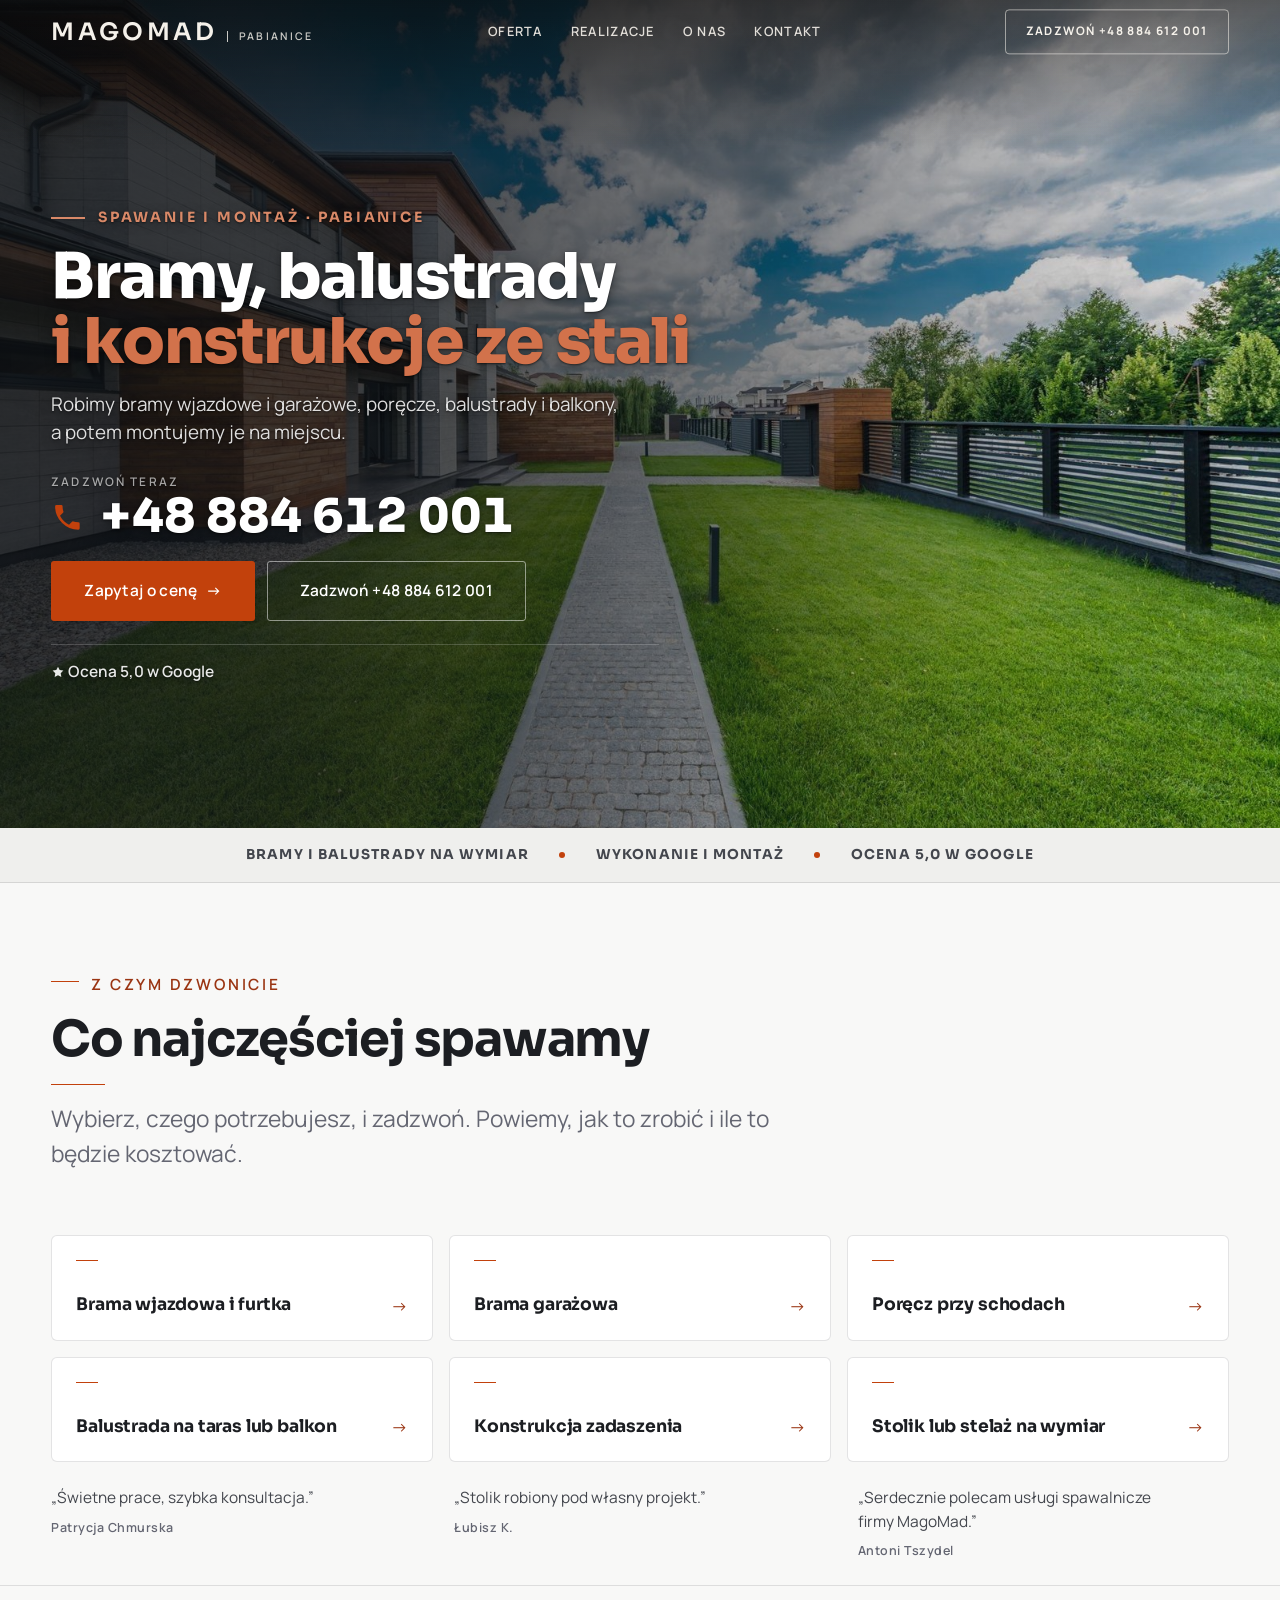
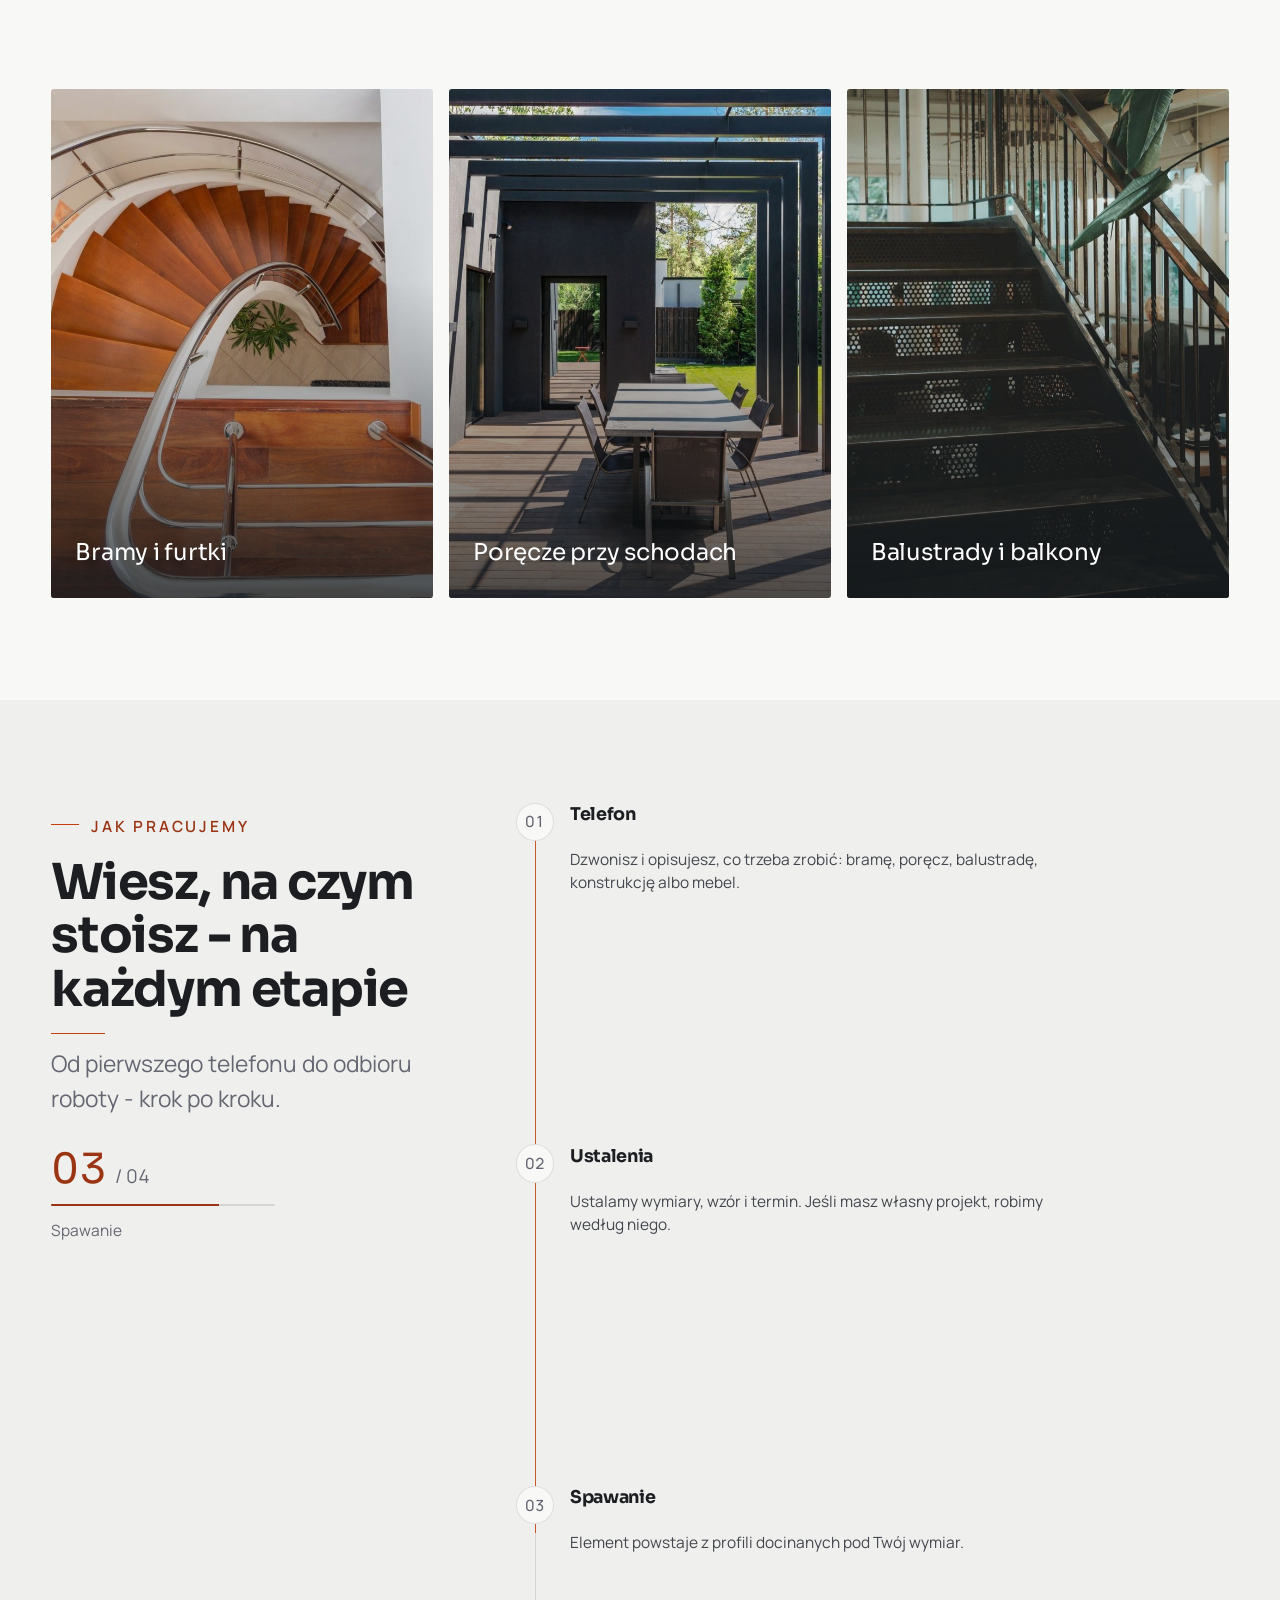
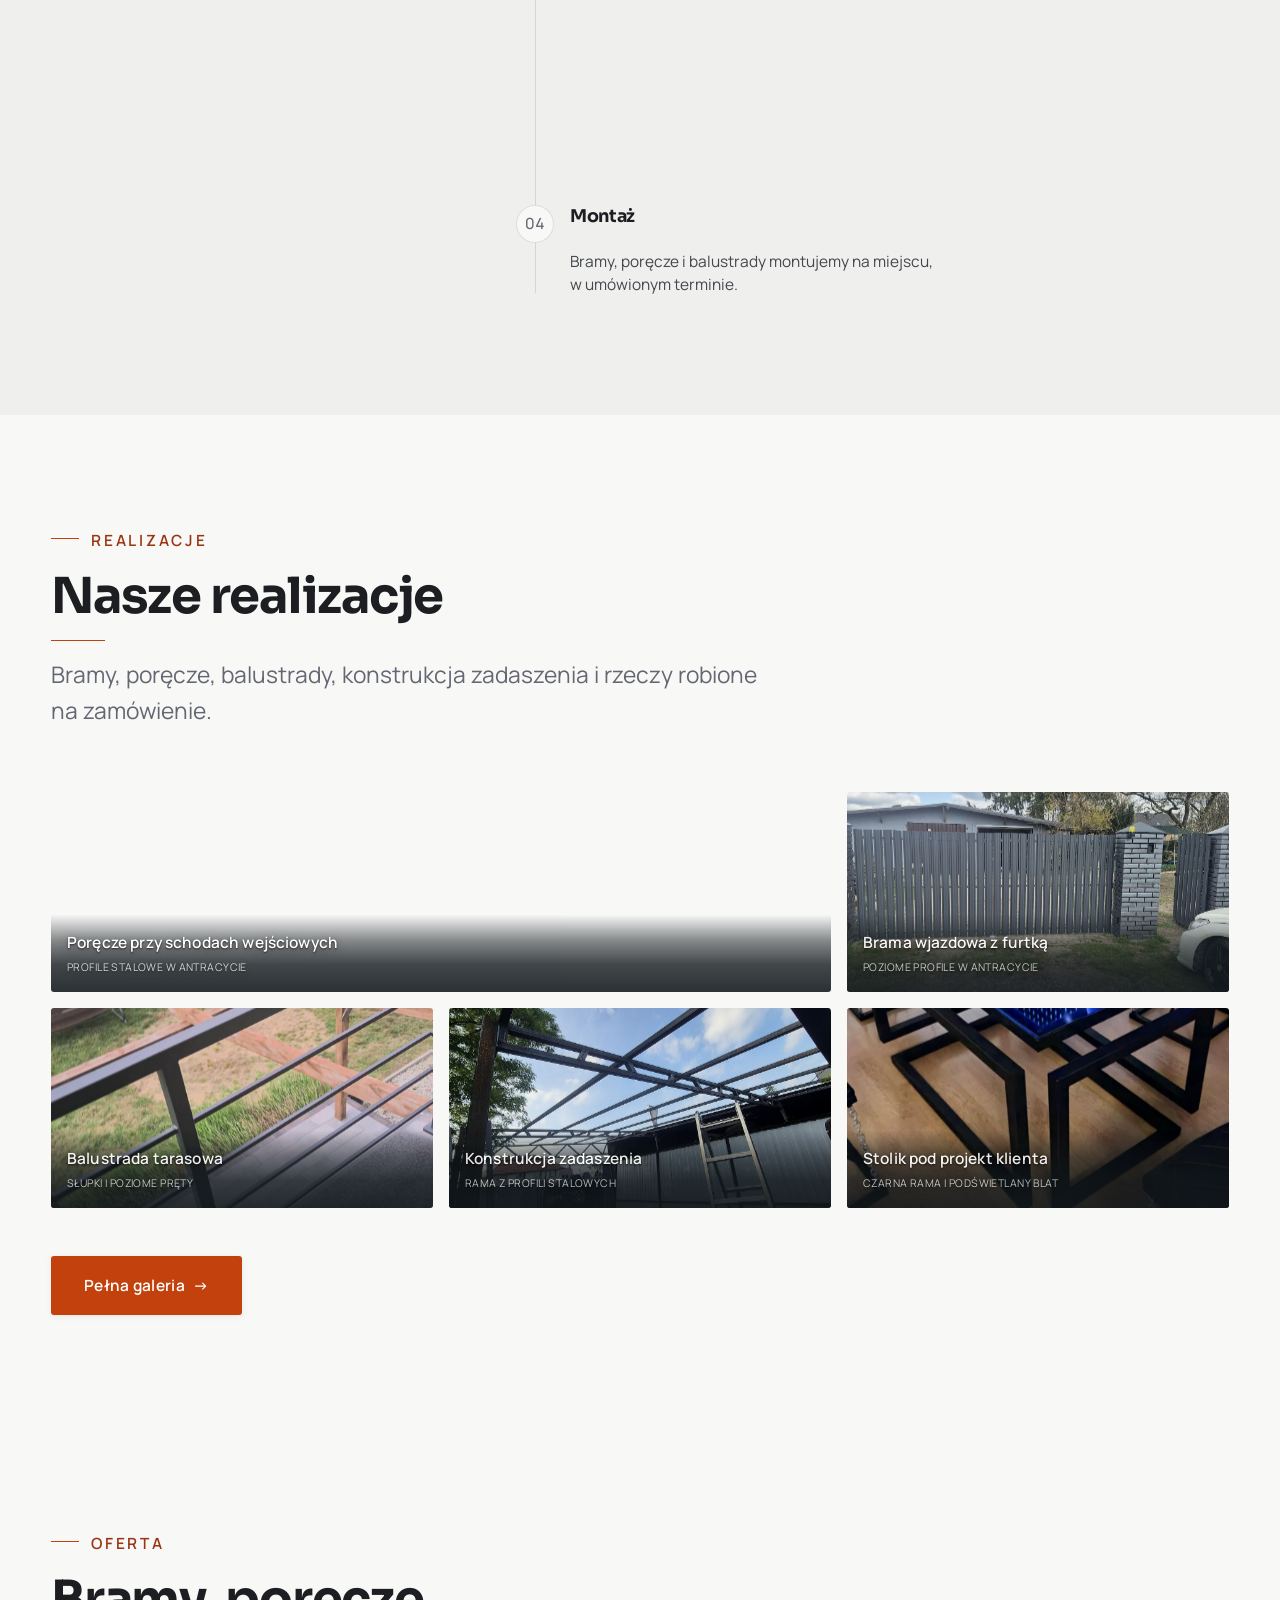
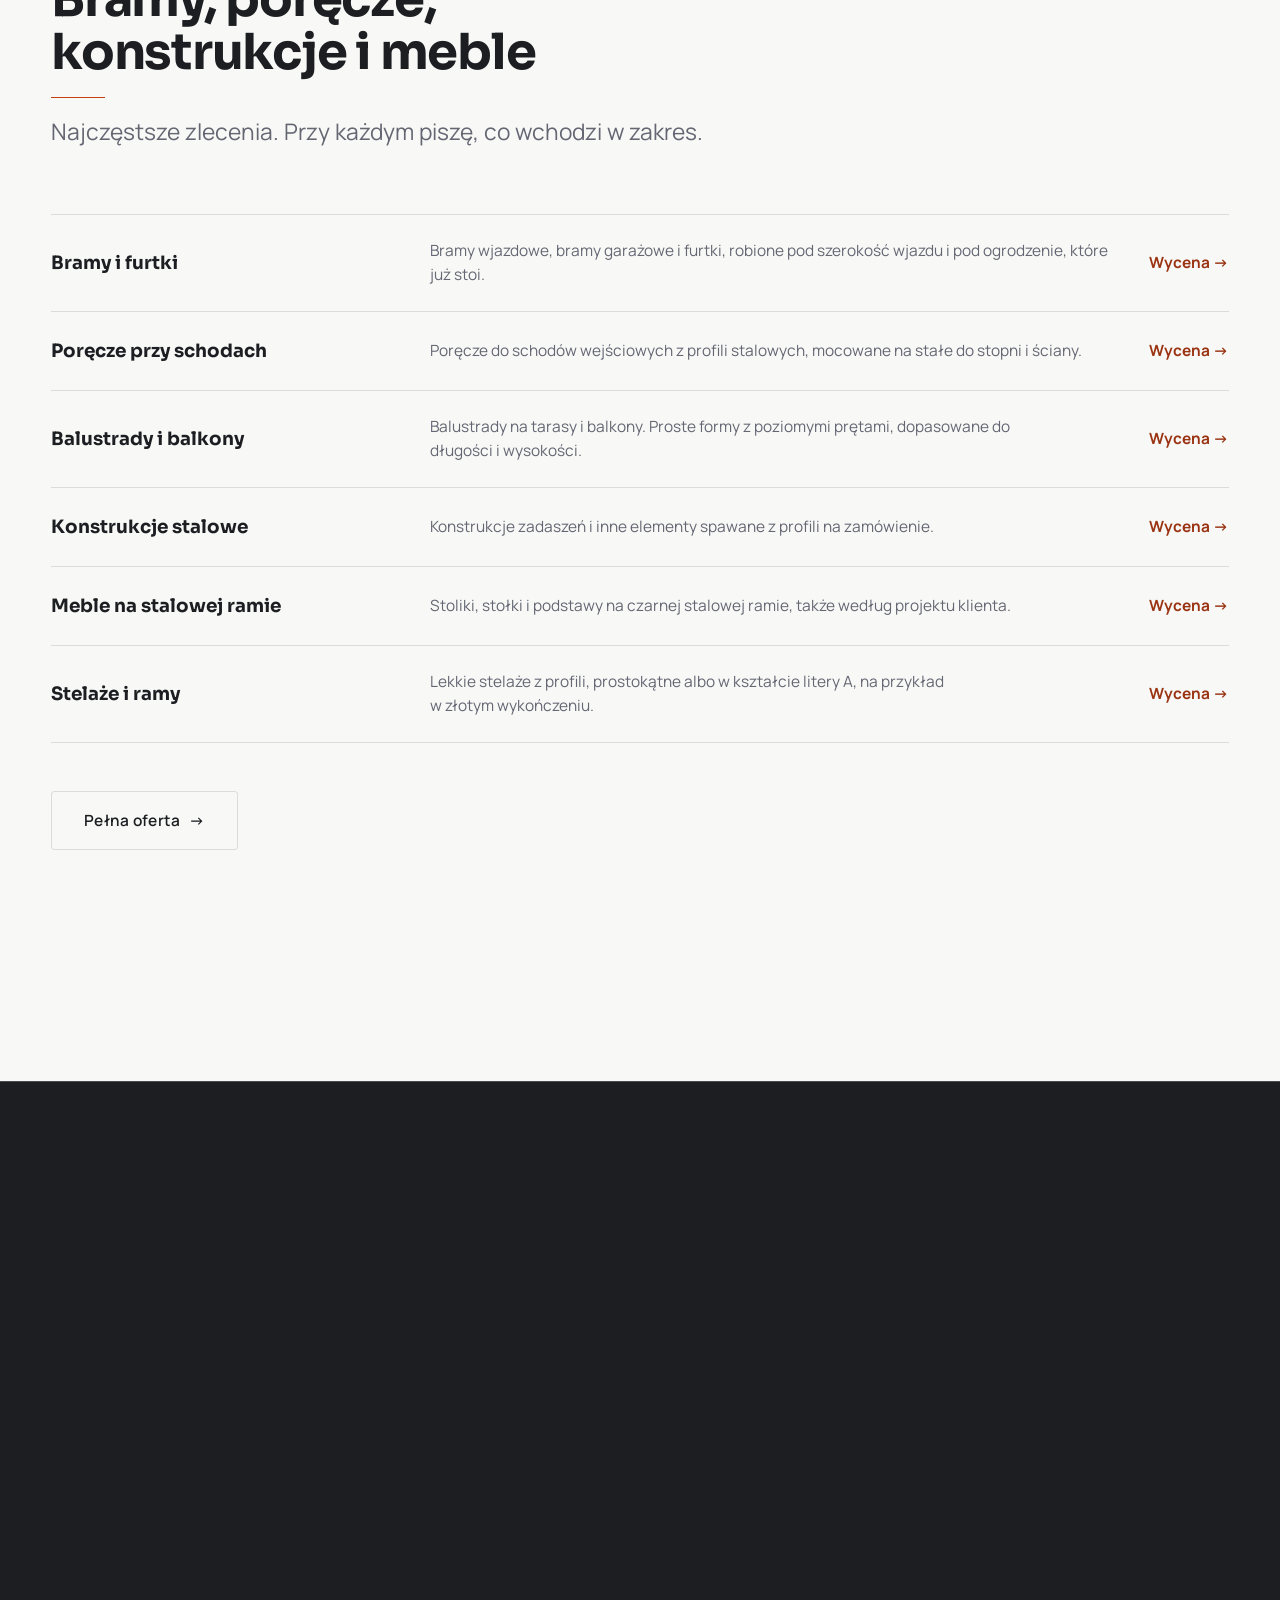
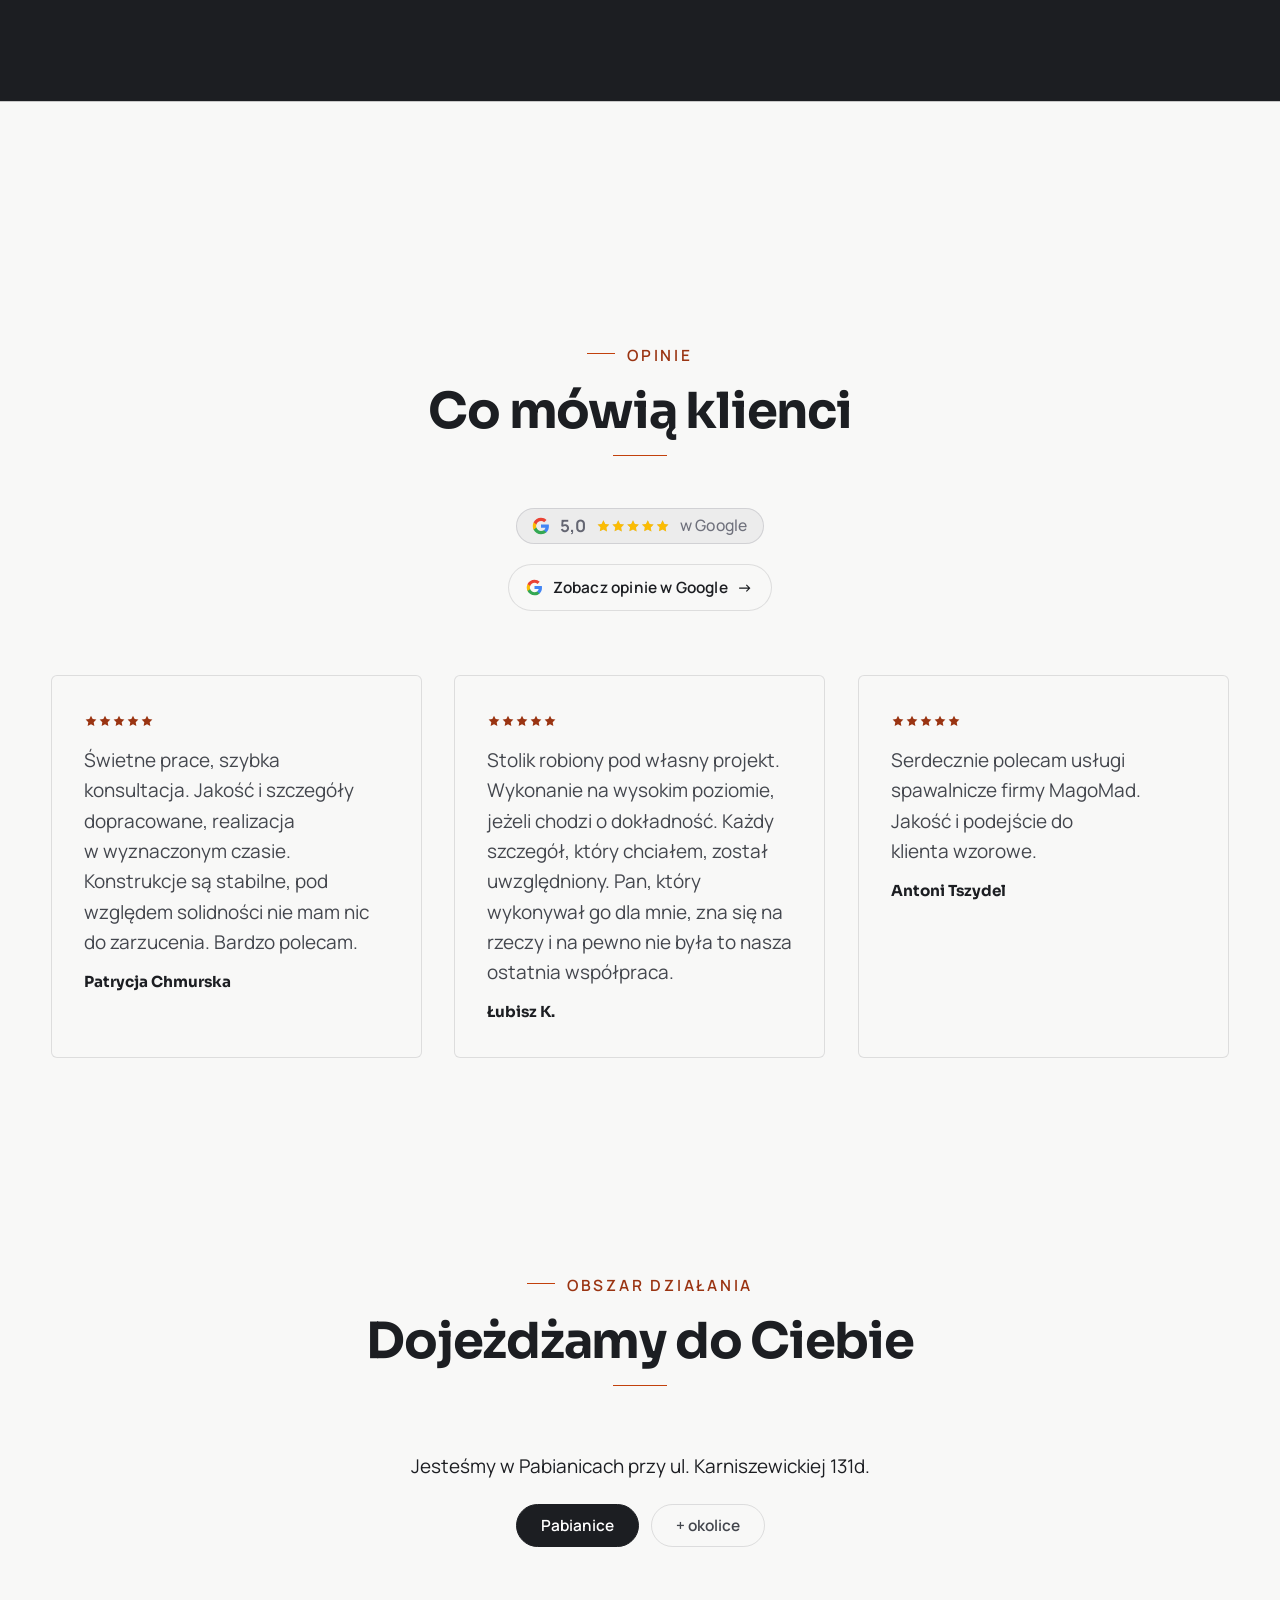
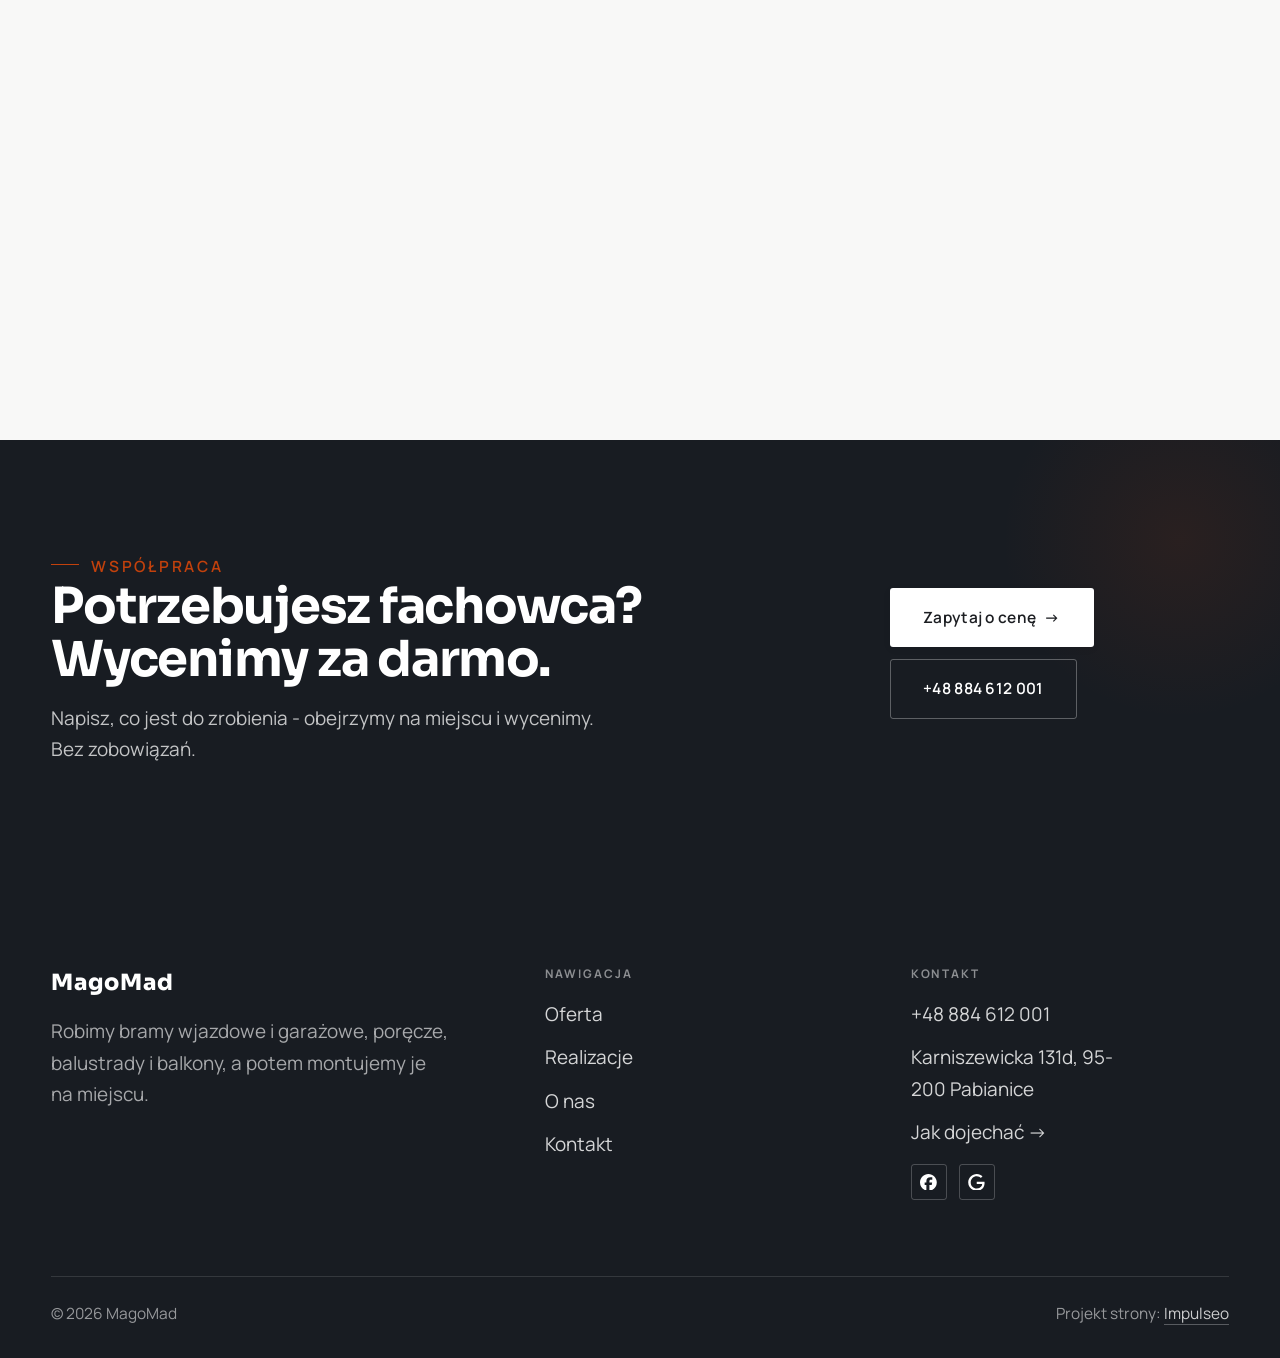
==== commit 9834ee34: "deploy: znacznik wersji 16f4d6dd76cf" ====
--- a/index.html
+++ b/index.html
@@ -22,6 +22,7 @@
 <link rel="preconnect" href="https://fonts.gstatic.com" crossorigin>
 <link href="https://fonts.googleapis.com/css2?family=Sora:wght@600;700;800&family=Manrope:wght@400;500;600&display=swap" rel="stylesheet">
 <link rel="stylesheet" href="assets/styles.css?v=da2352d5">
+<meta name="nb-deploy" content="16f4d6dd76cf">
 </head>
 <body>
 
